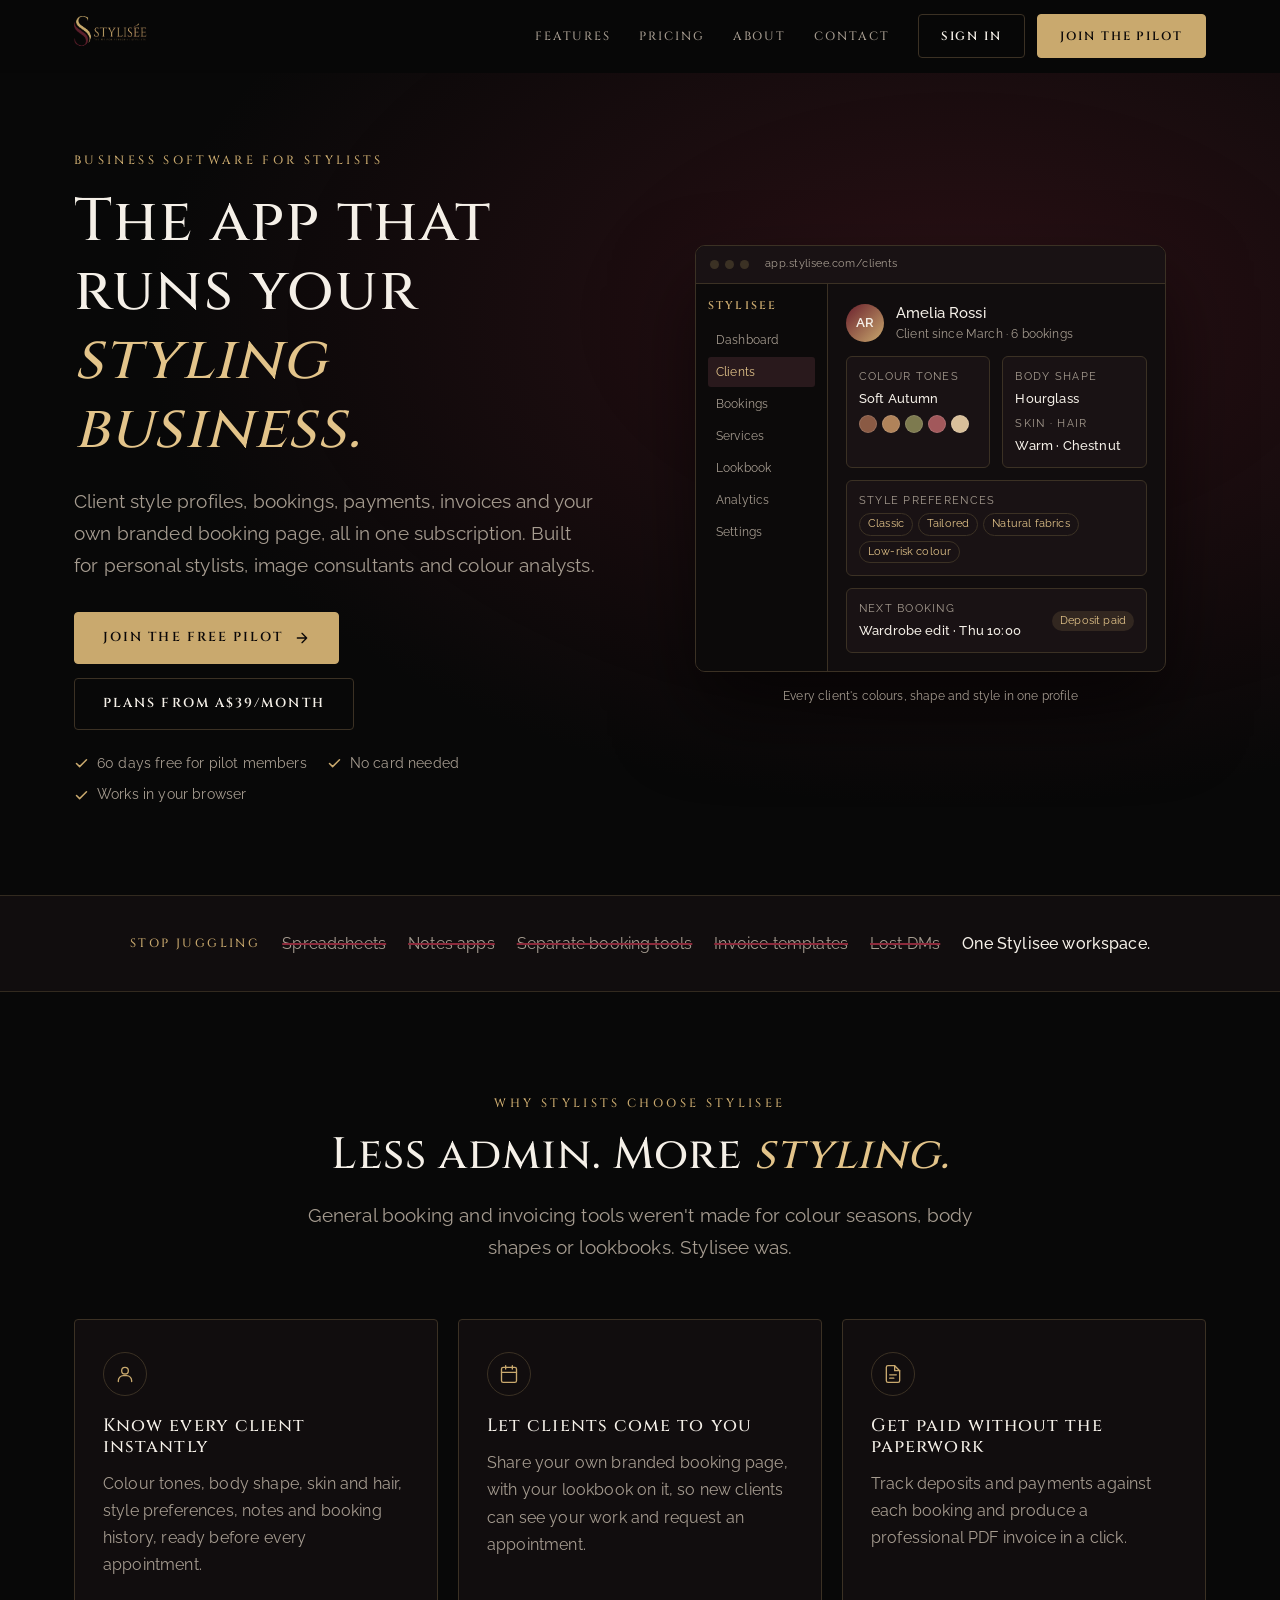
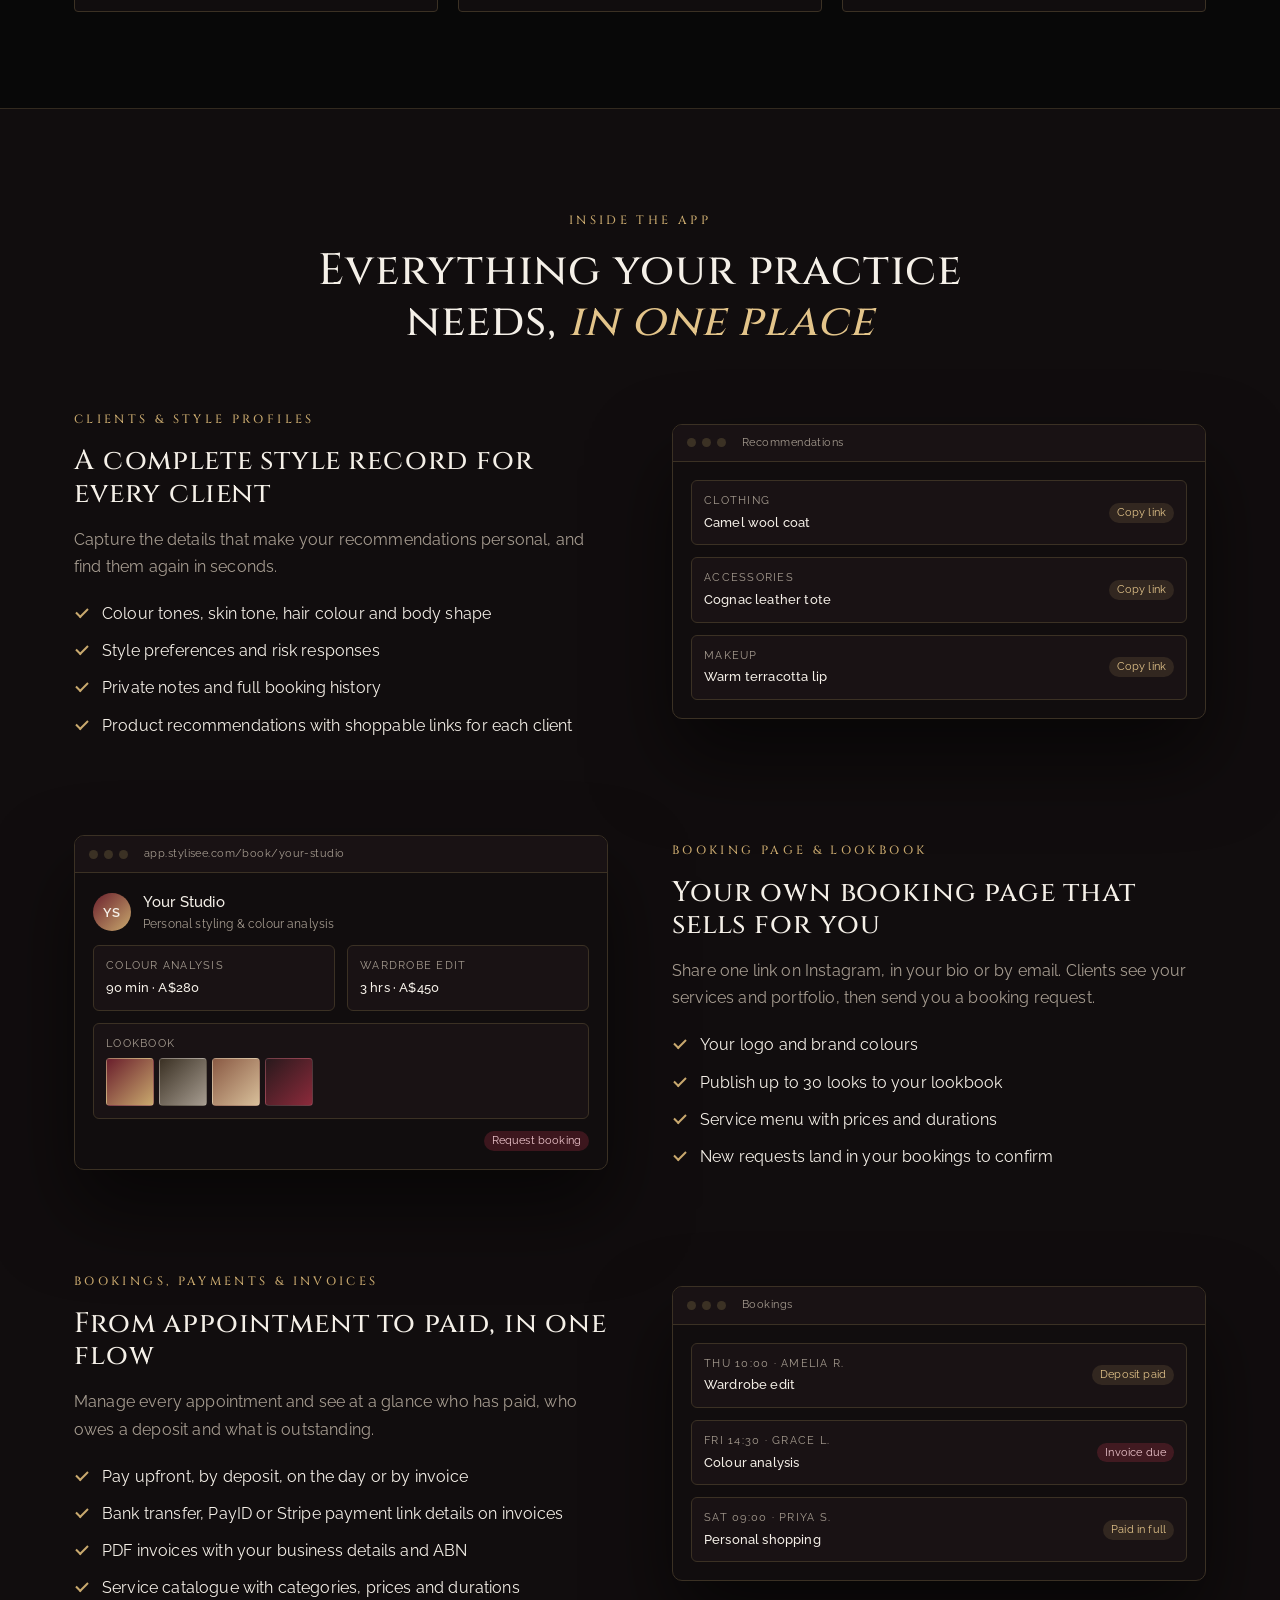
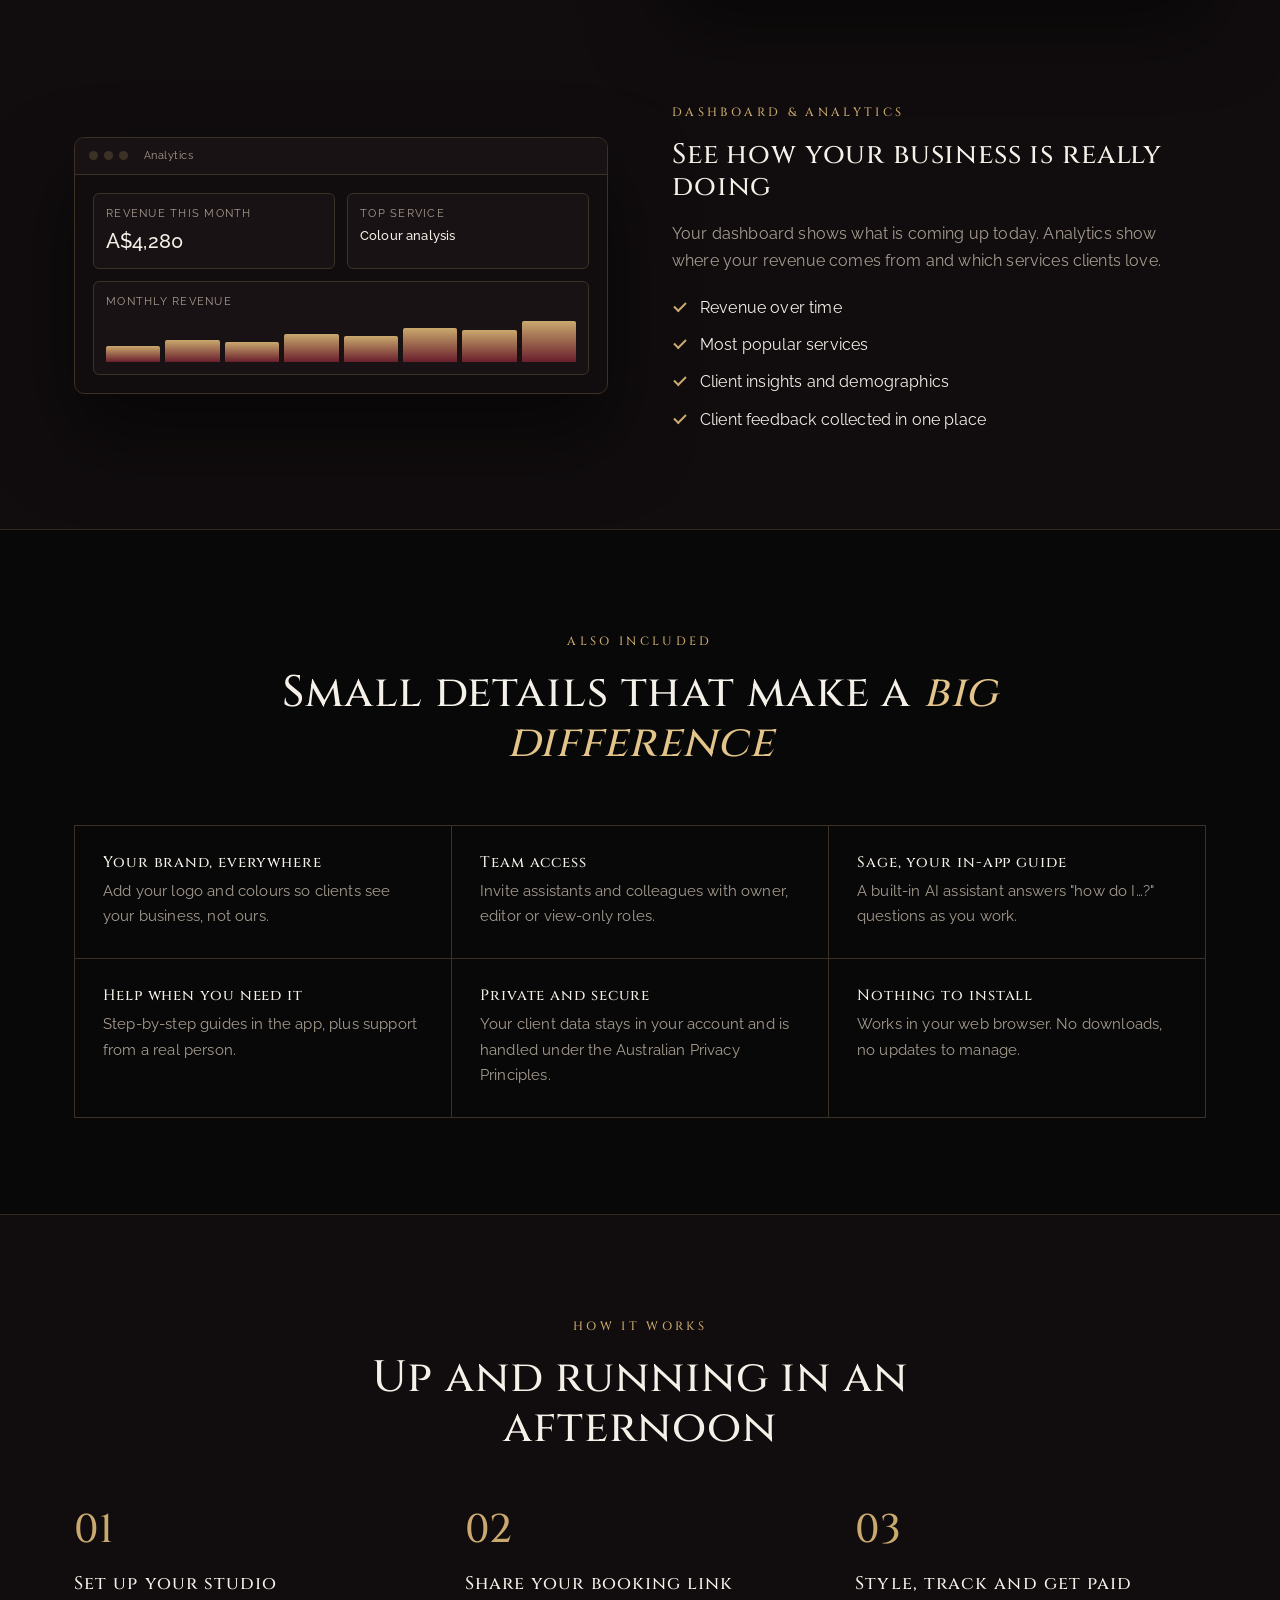
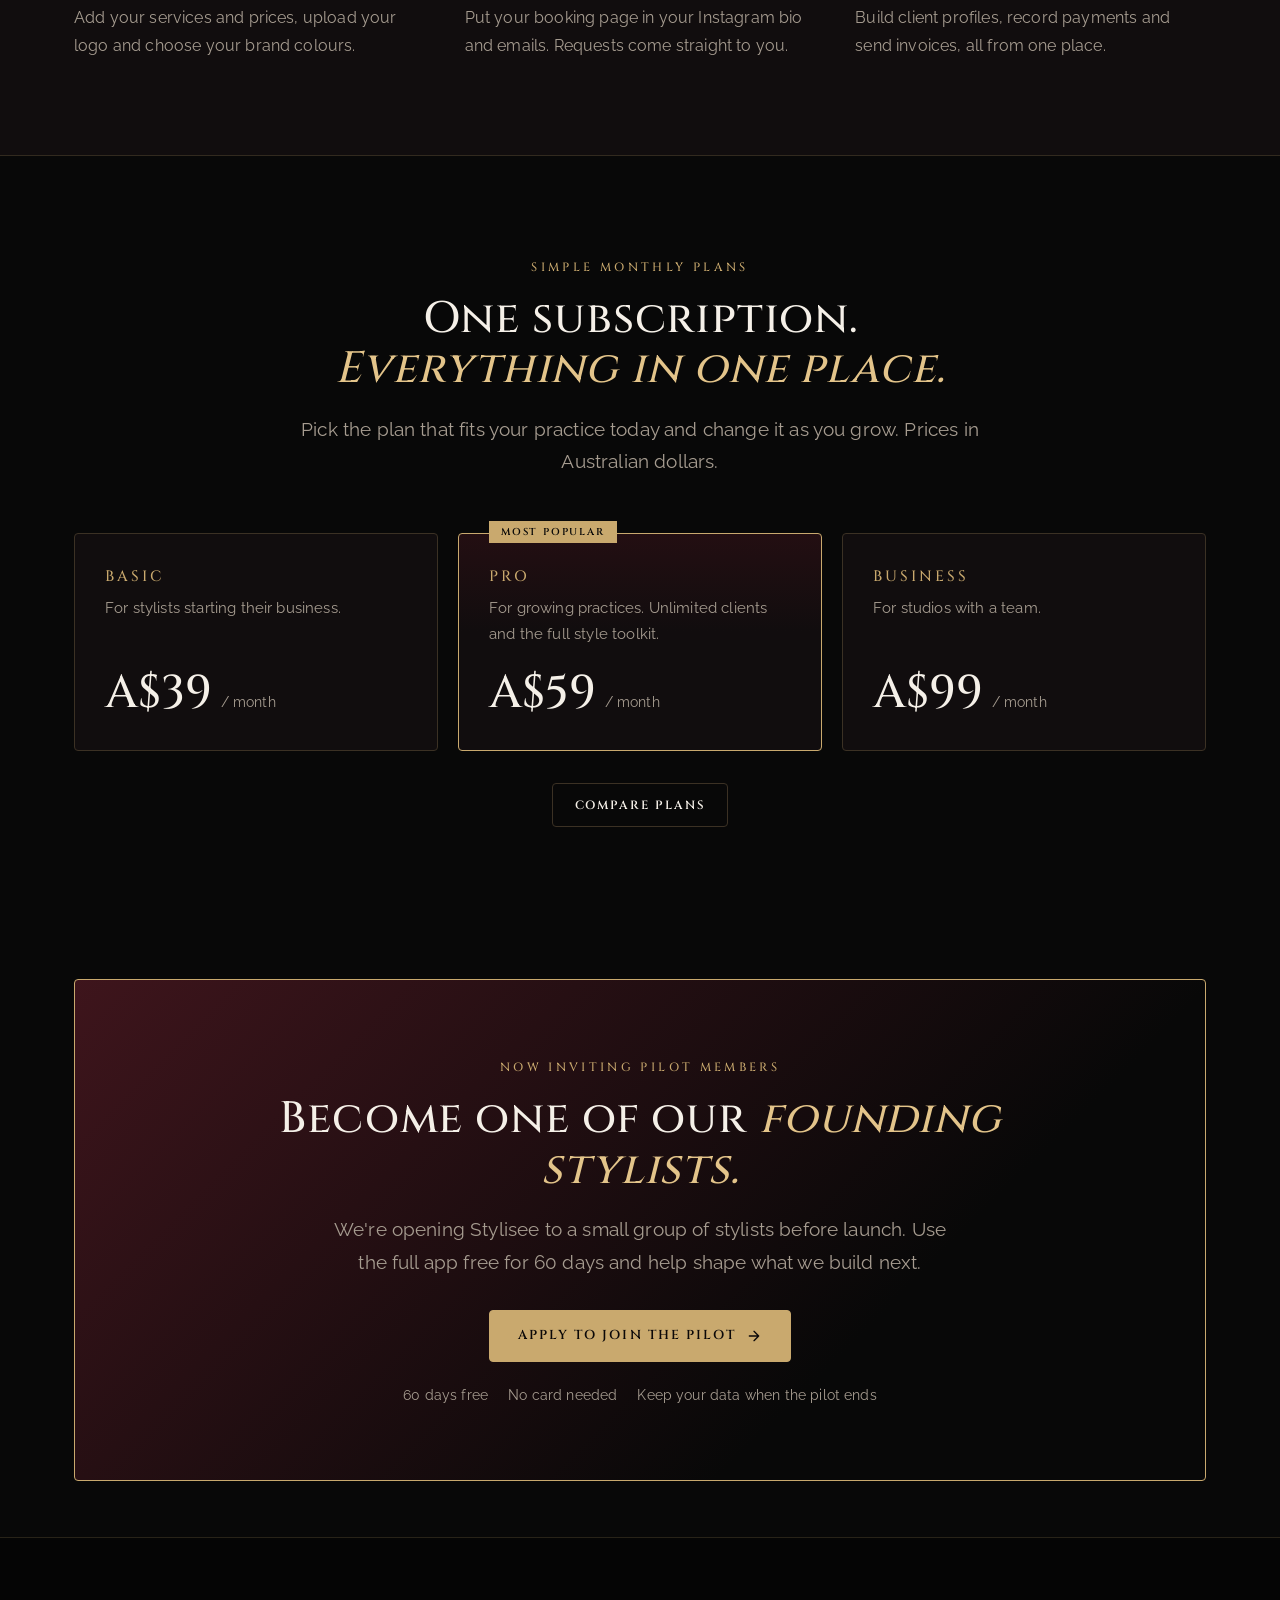
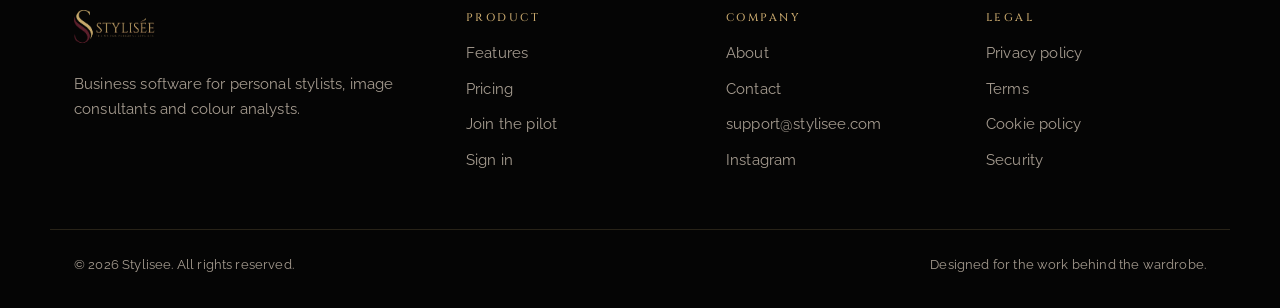
==== index.html @ 7e5b879f "Redesign website around the subscription app and align it with the live product - New home page: cle" ====
<!DOCTYPE html>
<html lang="en-AU">
<head>
<meta charset="UTF-8">
<meta name="viewport" content="width=device-width, initial-scale=1">
<title>Stylisee — Business software for personal stylists</title>
<meta name="description" content="Stylisee is the subscription app that runs your styling business: client style profiles, bookings, invoices and a branded booking page in one place. Built for personal stylists, image consultants and colour analysts.">
<link rel="canonical" href="https://stylisee.com/">
<meta property="og:type" content="website">
<meta property="og:title" content="Stylisee — Business software for personal stylists">
<meta property="og:description" content="Client style profiles, bookings, invoices and a branded booking page in one subscription app for stylists.">
<meta property="og:image" content="https://stylisee.com/assets/images/hero-styling.png">
<meta name="theme-color" content="#080808">
<link rel="icon" href="/favicon.png">
<link rel="stylesheet" href="/assets/site.css?v=20261011">
</head>
<body>
<a class="skip-link" href="#main">Skip to content</a>

<header class="site-nav">
  <div class="nav-inner">
    <a class="logo-link" href="/" aria-label="Stylisee home"><img src="/assets/images/stylisee-wordmark.png" alt="Stylisee" width="140" height="40"></a>
    <button class="menu-toggle" type="button" aria-expanded="false" aria-controls="site-menu" aria-label="Open navigation"><svg width="18" height="18" viewBox="0 0 24 24" fill="none" stroke="currentColor" stroke-width="2" stroke-linecap="round" aria-hidden="true"><path d="M4 6h16M4 12h16M4 18h16"/></svg></button>
    <nav class="nav-links" id="site-menu" aria-label="Main navigation">
      <a class="nav-link" href="/#features">Features</a>
      <a class="nav-link" href="/pricing/">Pricing</a>
      <a class="nav-link" href="/about/">About</a>
      <a class="nav-link" href="/contact/">Contact</a>
      <div class="nav-actions">
        <a class="btn btn-outline" href="https://app.stylisee.com/sign-in">Sign in</a>
        <a class="btn btn-primary" href="/contact/?topic=pilot">Join the pilot</a>
      </div>
    </nav>
  </div>
</header>

<main id="main">

  <!-- 1. Hero: what it is, who it is for, what it costs, what to do next -->
  <section class="hero" aria-labelledby="hero-title">
    <div class="container hero-grid">
      <div>
        <div class="eyebrow">Business software for stylists</div>
        <h1 id="hero-title">The app that runs your <em>styling business.</em></h1>
        <p class="lead">Client style profiles, bookings, payments, invoices and your own branded booking page, all in one subscription. Built for personal stylists, image consultants and colour analysts.</p>
        <div class="hero-actions">
          <a class="btn btn-primary btn-lg" href="/contact/?topic=pilot">Join the free pilot <svg viewBox="0 0 24 24" fill="none" stroke="currentColor" stroke-width="2" stroke-linecap="round" stroke-linejoin="round" aria-hidden="true"><path d="M5 12h14M12 5l7 7-7 7"/></svg></a>
          <a class="btn btn-outline btn-lg" href="/pricing/">Plans from A$39/month</a>
        </div>
        <div class="reassurance">
          <span><svg viewBox="0 0 24 24" fill="none" stroke="currentColor" stroke-width="2.4" stroke-linecap="round" stroke-linejoin="round" aria-hidden="true"><path d="M20 6 9 17l-5-5"/></svg>60 days free for pilot members</span>
          <span><svg viewBox="0 0 24 24" fill="none" stroke="currentColor" stroke-width="2.4" stroke-linecap="round" stroke-linejoin="round" aria-hidden="true"><path d="M20 6 9 17l-5-5"/></svg>No card needed</span>
          <span><svg viewBox="0 0 24 24" fill="none" stroke="currentColor" stroke-width="2.4" stroke-linecap="round" stroke-linejoin="round" aria-hidden="true"><path d="M20 6 9 17l-5-5"/></svg>Works in your browser</span>
        </div>
      </div>

      <figure class="mockup-wrap" aria-label="Illustration of a client style profile in the Stylisee app">
        <div class="mockup" aria-hidden="true">
          <div class="mockup-bar"><i></i><i></i><i></i><span>app.stylisee.com/clients</span></div>
          <div class="mockup-body">
            <div class="mockup-side">
              <b>STYLISEE</b>
              <span>Dashboard</span>
              <span class="on">Clients</span>
              <span>Bookings</span>
              <span>Services</span>
              <span>Lookbook</span>
              <span>Analytics</span>
              <span>Settings</span>
            </div>
            <div class="mockup-main">
              <div class="m-head">
                <div class="m-avatar">AR</div>
                <div><strong>Amelia Rossi</strong><small>Client since March · 6 bookings</small></div>
              </div>
              <div class="m-grid">
                <div class="m-card">
                  <span class="m-label">Colour tones</span>
                  <span class="m-value">Soft Autumn</span>
                  <div class="swatches"><i style="background:#8a5a44"></i><i style="background:#b0835a"></i><i style="background:#7d7a4f"></i><i style="background:#a2585b"></i><i style="background:#d8bf9a"></i></div>
                </div>
                <div class="m-card">
                  <span class="m-label">Body shape</span>
                  <span class="m-value">Hourglass</span>
                  <span class="m-label" style="margin-top:8px">Skin · Hair</span>
                  <span class="m-value">Warm · Chestnut</span>
                </div>
              </div>
              <div class="m-card">
                <span class="m-label">Style preferences</span>
                <div class="tags"><span>Classic</span><span>Tailored</span><span>Natural fabrics</span><span>Low-risk colour</span></div>
              </div>
              <div class="m-card m-row">
                <div><span class="m-label">Next booking</span><span class="m-value">Wardrobe edit · Thu 10:00</span></div>
                <span class="pill">Deposit paid</span>
              </div>
            </div>
          </div>
        </div>
        <figcaption class="mockup-caption">Every client's colours, shape and style in one profile</figcaption>
      </figure>
    </div>
  </section>

  <!-- 2. What it replaces -->
  <div class="replace-strip">
    <div class="container replace-inner">
      <span>Stop juggling</span>
      <span class="replace-item">Spreadsheets</span>
      <span class="replace-item">Notes apps</span>
      <span class="replace-item">Separate booking tools</span>
      <span class="replace-item">Invoice templates</span>
      <span class="replace-item">Lost DMs</span>
      <span class="replace-result">One Stylisee workspace.</span>
    </div>
  </div>

  <!-- 3. Outcomes -->
  <section class="section" aria-labelledby="why-title">
    <div class="container">
      <div class="center-heading">
        <div class="eyebrow">Why stylists choose Stylisee</div>
        <h2 id="why-title">Less admin. More <em>styling.</em></h2>
        <p class="lead">General booking and invoicing tools weren't made for colour seasons, body shapes or lookbooks. Stylisee was.</p>
      </div>
      <div class="outcomes">
        <article class="outcome">
          <div class="icon"><svg viewBox="0 0 24 24" fill="none" stroke="currentColor" stroke-width="1.6" stroke-linecap="round" stroke-linejoin="round" aria-hidden="true"><circle cx="12" cy="8" r="4"/><path d="M4 21v-1a6 6 0 0 1 6-6h4a6 6 0 0 1 6 6v1"/></svg></div>
          <h3>Know every client instantly</h3>
          <p>Colour tones, body shape, skin and hair, style preferences, notes and booking history, ready before every appointment.</p>
        </article>
        <article class="outcome">
          <div class="icon"><svg viewBox="0 0 24 24" fill="none" stroke="currentColor" stroke-width="1.6" stroke-linecap="round" stroke-linejoin="round" aria-hidden="true"><rect x="3" y="4" width="18" height="18" rx="2"/><path d="M16 2v4M8 2v4M3 10h18"/></svg></div>
          <h3>Let clients come to you</h3>
          <p>Share your own branded booking page, with your lookbook on it, so new clients can see your work and request an appointment.</p>
        </article>
        <article class="outcome">
          <div class="icon"><svg viewBox="0 0 24 24" fill="none" stroke="currentColor" stroke-width="1.6" stroke-linecap="round" stroke-linejoin="round" aria-hidden="true"><path d="M14 2H6a2 2 0 0 0-2 2v16a2 2 0 0 0 2 2h12a2 2 0 0 0 2-2V8z"/><path d="M14 2v6h6M8 13h8M8 17h5"/></svg></div>
          <h3>Get paid without the paperwork</h3>
          <p>Track deposits and payments against each booking and produce a professional PDF invoice in a click.</p>
        </article>
      </div>
    </div>
  </section>

  <!-- 4. Features in detail -->
  <section class="section section-dark" id="features" aria-labelledby="features-title">
    <div class="container">
      <div class="center-heading">
        <div class="eyebrow">Inside the app</div>
        <h2 id="features-title">Everything your practice needs, <em>in one place</em></h2>
      </div>

      <div class="feature-rows">
        <div class="feature-row">
          <div>
            <div class="eyebrow">Clients &amp; style profiles</div>
            <h3>A complete style record for every client</h3>
            <p class="body-copy">Capture the details that make your recommendations personal, and find them again in seconds.</p>
            <ul class="ticks">
              <li>Colour tones, skin tone, hair colour and body shape</li>
              <li>Style preferences and risk responses</li>
              <li>Private notes and full booking history</li>
              <li>Product recommendations with shoppable links for each client</li>
            </ul>
          </div>
          <div class="feature-visual">
            <div class="mockup" aria-hidden="true">
              <div class="mockup-bar"><i></i><i></i><i></i><span>Recommendations</span></div>
              <div class="mockup-main">
                <div class="m-card m-row"><div><span class="m-label">Clothing</span><span class="m-value">Camel wool coat</span></div><span class="pill">Copy link</span></div>
                <div class="m-card m-row"><div><span class="m-label">Accessories</span><span class="m-value">Cognac leather tote</span></div><span class="pill">Copy link</span></div>
                <div class="m-card m-row"><div><span class="m-label">Makeup</span><span class="m-value">Warm terracotta lip</span></div><span class="pill">Copy link</span></div>
              </div>
            </div>
          </div>
        </div>

        <div class="feature-row">
          <div>
            <div class="eyebrow">Booking page &amp; lookbook</div>
            <h3>Your own booking page that sells for you</h3>
            <p class="body-copy">Share one link on Instagram, in your bio or by email. Clients see your services and portfolio, then send you a booking request.</p>
            <ul class="ticks">
              <li>Your logo and brand colours</li>
              <li>Publish up to 30 looks to your lookbook</li>
              <li>Service menu with prices and durations</li>
              <li>New requests land in your bookings to confirm</li>
            </ul>
          </div>
          <div class="feature-visual">
            <div class="mockup" aria-hidden="true">
              <div class="mockup-bar"><i></i><i></i><i></i><span>app.stylisee.com/book/your-studio</span></div>
              <div class="mockup-main">
                <div class="m-head"><div class="m-avatar">YS</div><div><strong>Your Studio</strong><small>Personal styling &amp; colour analysis</small></div></div>
                <div class="m-grid">
                  <div class="m-card"><span class="m-label">Colour analysis</span><span class="m-value">90 min · A$280</span></div>
                  <div class="m-card"><span class="m-label">Wardrobe edit</span><span class="m-value">3 hrs · A$450</span></div>
                </div>
                <div class="m-card"><span class="m-label">Lookbook</span><div class="swatches"><i style="width:48px;height:48px;border-radius:4px;background:linear-gradient(135deg,#6a1f2c,#c9a96e)"></i><i style="width:48px;height:48px;border-radius:4px;background:linear-gradient(135deg,#3b3124,#a69c90)"></i><i style="width:48px;height:48px;border-radius:4px;background:linear-gradient(135deg,#8a5a44,#d8bf9a)"></i><i style="width:48px;height:48px;border-radius:4px;background:linear-gradient(135deg,#29191c,#8c2a3b)"></i></div></div>
                <div class="m-row"><span></span><span class="pill wine">Request booking</span></div>
              </div>
            </div>
          </div>
        </div>

        <div class="feature-row">
          <div>
            <div class="eyebrow">Bookings, payments &amp; invoices</div>
            <h3>From appointment to paid, in one flow</h3>
            <p class="body-copy">Manage every appointment and see at a glance who has paid, who owes a deposit and what is outstanding.</p>
            <ul class="ticks">
              <li>Pay upfront, by deposit, on the day or by invoice</li>
              <li>Bank transfer, PayID or Stripe payment link details on invoices</li>
              <li>PDF invoices with your business details and ABN</li>
              <li>Service catalogue with categories, prices and durations</li>
            </ul>
          </div>
          <div class="feature-visual">
            <div class="mockup" aria-hidden="true">
              <div class="mockup-bar"><i></i><i></i><i></i><span>Bookings</span></div>
              <div class="mockup-main">
                <div class="m-card m-row"><div><span class="m-label">Thu 10:00 · Amelia R.</span><span class="m-value">Wardrobe edit</span></div><span class="pill">Deposit paid</span></div>
                <div class="m-card m-row"><div><span class="m-label">Fri 14:30 · Grace L.</span><span class="m-value">Colour analysis</span></div><span class="pill wine">Invoice due</span></div>
                <div class="m-card m-row"><div><span class="m-label">Sat 09:00 · Priya S.</span><span class="m-value">Personal shopping</span></div><span class="pill">Paid in full</span></div>
              </div>
            </div>
          </div>
        </div>

        <div class="feature-row">
          <div>
            <div class="eyebrow">Dashboard &amp; analytics</div>
            <h3>See how your business is really doing</h3>
            <p class="body-copy">Your dashboard shows what is coming up today. Analytics show where your revenue comes from and which services clients love.</p>
            <ul class="ticks">
              <li>Revenue over time</li>
              <li>Most popular services</li>
              <li>Client insights and demographics</li>
              <li>Client feedback collected in one place</li>
            </ul>
          </div>
          <div class="feature-visual">
            <div class="mockup" aria-hidden="true">
              <div class="mockup-bar"><i></i><i></i><i></i><span>Analytics</span></div>
              <div class="mockup-main">
                <div class="m-grid">
                  <div class="m-card"><span class="m-label">Revenue this month</span><span class="m-value" style="font-size:20px">A$4,280</span></div>
                  <div class="m-card"><span class="m-label">Top service</span><span class="m-value">Colour analysis</span></div>
                </div>
                <div class="m-card"><span class="m-label">Monthly revenue</span><div class="bars"><i style="height:35%"></i><i style="height:48%"></i><i style="height:42%"></i><i style="height:60%"></i><i style="height:55%"></i><i style="height:72%"></i><i style="height:68%"></i><i style="height:88%"></i></div></div>
              </div>
            </div>
          </div>
        </div>
      </div>
    </div>
  </section>

  <!-- 5. Also included -->
  <section class="section" aria-labelledby="included-title">
    <div class="container">
      <div class="center-heading">
        <div class="eyebrow">Also included</div>
        <h2 id="included-title">Small details that make a <em>big difference</em></h2>
      </div>
      <div class="mini-grid">
        <div class="mini"><h3>Your brand, everywhere</h3><p>Add your logo and colours so clients see your business, not ours.</p></div>
        <div class="mini"><h3>Team access</h3><p>Invite assistants and colleagues with owner, editor or view-only roles.</p></div>
        <div class="mini"><h3>Sage, your in-app guide</h3><p>A built-in AI assistant answers "how do I…?" questions as you work.</p></div>
        <div class="mini"><h3>Help when you need it</h3><p>Step-by-step guides in the app, plus support from a real person.</p></div>
        <div class="mini"><h3>Private and secure</h3><p>Your client data stays in your account and is handled under the Australian Privacy Principles.</p></div>
        <div class="mini"><h3>Nothing to install</h3><p>Works in your web browser. No downloads, no updates to manage.</p></div>
      </div>
    </div>
  </section>

  <!-- 6. How it works -->
  <section class="section section-dark" aria-labelledby="how-title">
    <div class="container">
      <div class="center-heading">
        <div class="eyebrow">How it works</div>
        <h2 id="how-title">Up and running in an afternoon</h2>
      </div>
      <div class="steps">
        <div class="step"><h3>Set up your studio</h3><p>Add your services and prices, upload your logo and choose your brand colours.</p></div>
        <div class="step"><h3>Share your booking link</h3><p>Put your booking page in your Instagram bio and emails. Requests come straight to you.</p></div>
        <div class="step"><h3>Style, track and get paid</h3><p>Build client profiles, record payments and send invoices, all from one place.</p></div>
      </div>
    </div>
  </section>

  <!-- 7. Pricing teaser -->
  <section class="section" aria-labelledby="pricing-title">
    <div class="container">
      <div class="center-heading">
        <div class="eyebrow">Simple monthly plans</div>
        <h2 id="pricing-title">One subscription. <em>Everything in one place.</em></h2>
        <p class="lead">Pick the plan that fits your practice today and change it as you grow. Prices in Australian dollars.</p>
      </div>
      <div class="pricing-grid">
        <article class="pricing-card">
          <div class="plan-name">Basic</div>
          <p class="plan-desc">For stylists starting their business.</p>
          <div class="price-row"><span class="price">A$39</span><span class="per">/ month</span></div>
        </article>
        <article class="pricing-card featured">
          <span class="plan-ribbon">Most popular</span>
          <div class="plan-name">Pro</div>
          <p class="plan-desc">For growing practices. Unlimited clients and the full style toolkit.</p>
          <div class="price-row"><span class="price">A$59</span><span class="per">/ month</span></div>
        </article>
        <article class="pricing-card">
          <div class="plan-name">Business</div>
          <p class="plan-desc">For studios with a team.</p>
          <div class="price-row"><span class="price">A$99</span><span class="per">/ month</span></div>
        </article>
      </div>
      <p class="center" style="margin-top:32px"><a class="btn btn-outline" href="/pricing/">Compare plans</a></p>
    </div>
  </section>

  <!-- 8. Pilot call to action -->
  <section class="section-sm" aria-labelledby="pilot-title">
    <div class="container">
      <div class="cta-panel">
        <div class="eyebrow">Now inviting pilot members</div>
        <h2 id="pilot-title">Become one of our <em>founding stylists.</em></h2>
        <p class="lead">We're opening Stylisee to a small group of stylists before launch. Use the full app free for 60 days and help shape what we build next.</p>
        <div class="hero-actions">
          <a class="btn btn-primary btn-lg" href="/contact/?topic=pilot">Apply to join the pilot <svg viewBox="0 0 24 24" fill="none" stroke="currentColor" stroke-width="2" stroke-linecap="round" stroke-linejoin="round" aria-hidden="true"><path d="M5 12h14M12 5l7 7-7 7"/></svg></a>
        </div>
        <div class="reassurance"><span>60 days free</span><span>No card needed</span><span>Keep your data when the pilot ends</span></div>
      </div>
    </div>
  </section>

</main>

<footer class="site-footer">
  <div class="container footer-grid">
    <div>
      <img class="footer-logo" src="/assets/images/stylisee-wordmark.png" alt="Stylisee" width="154" height="44">
      <p class="footer-copy">Business software for personal stylists, image consultants and colour analysts.</p>
    </div>
    <div>
      <div class="footer-title">Product</div>
      <div class="footer-links">
        <a href="/#features">Features</a>
        <a href="/pricing/">Pricing</a>
        <a href="/contact/?topic=pilot">Join the pilot</a>
        <a href="https://app.stylisee.com/sign-in">Sign in</a>
      </div>
    </div>
    <div>
      <div class="footer-title">Company</div>
      <div class="footer-links">
        <a href="/about/">About</a>
        <a href="/contact/">Contact</a>
        <a href="mailto:support@stylisee.com">support@stylisee.com</a>
        <a href="https://instagram.com/stylisee.app" target="_blank" rel="noreferrer">Instagram</a>
      </div>
    </div>
    <div>
      <div class="footer-title">Legal</div>
      <div class="footer-links">
        <a href="/privacy/">Privacy policy</a>
        <a href="/terms/">Terms</a>
        <a href="/cookie-policy/">Cookie policy</a>
        <a href="/security/">Security</a>
      </div>
    </div>
  </div>
  <div class="container footer-bottom">
    <span>© 2026 Stylisee. All rights reserved.</span>
    <span>Designed for the work behind the wardrobe.</span>
  </div>
</footer>

<script src="/assets/site.js?v=20261011" defer></script>
</body>
</html>
---- assets/site.css ----
/* Stylisee marketing website — shared styles for every main page.
   Edit here; pages reference this file as /assets/site.css?v=YYYYMMDD.
   Bump the ?v= value in every page after editing, because .htaccess caches CSS for a year. */

@import url("https://fonts.googleapis.com/css2?family=Cinzel:wght@400;500;600&family=Raleway:wght@300;400;500;600&display=swap");

:root {
  --ink: #080808;
  --surface: #110d0e;
  --surface-2: #191214;
  --wine: #29191c;
  --burgundy: #6a1f2c;
  --burgundy-bright: #8c2a3b;
  --gold: #c9a96e;
  --gold-light: #e3c48a;
  --ivory: #f5f0e8;
  --muted: #a69c90;
  --line: #3b3124;
  --line-soft: rgba(201, 169, 110, 0.18);
  --serif: "Cinzel", Georgia, serif;
  --sans: "Raleway", system-ui, sans-serif;
  --container: 1180px;
  --radius: 4px;
  --color-muted-foreground: var(--muted); /* used by inline styles on older policy pages */
  color-scheme: dark;
}

*, *::before, *::after { box-sizing: border-box; }
html { scroll-behavior: smooth; scroll-padding-top: 80px; -webkit-text-size-adjust: 100%; }
body {
  margin: 0;
  min-width: 320px;
  background: var(--ink);
  color: var(--ivory);
  font: 400 16px/1.7 var(--sans);
  letter-spacing: 0.01em;
  -webkit-font-smoothing: antialiased;
}
img, svg { display: block; max-width: 100%; }
a { color: inherit; }
h1, h2, h3 { font-family: var(--serif); font-weight: 500; line-height: 1.15; margin: 0; letter-spacing: 0.02em; }
h1 { font-size: clamp(34px, 5vw, 60px); }
h2 { font-size: clamp(28px, 3.6vw, 44px); }
h3 { font-size: 18px; letter-spacing: 0.06em; }
p { margin: 0; }
em { font-style: italic; color: var(--gold-light); }
.gold { color: var(--gold); }
:focus-visible { outline: 2px solid var(--gold-light); outline-offset: 3px; }
.skip-link { position: absolute; left: -9999px; top: 8px; z-index: 100; background: var(--gold); color: var(--ink); padding: 8px 14px; }
.skip-link:focus { left: 16px; }
.visually-hidden { position: absolute; width: 1px; height: 1px; overflow: hidden; clip: rect(0 0 0 0); white-space: nowrap; }

.container { width: 100%; max-width: var(--container); margin: 0 auto; padding: 0 24px; }
.section { padding: 96px 0; }
.section-sm { padding: 56px 0; }
.section-dark { background: var(--surface); border-top: 1px solid var(--line-soft); border-bottom: 1px solid var(--line-soft); }
.center { text-align: center; }
.center-heading { max-width: 720px; margin: 0 auto 56px; text-align: center; }
.center-heading .lead { margin-top: 18px; }

.eyebrow {
  display: inline-block;
  margin-bottom: 18px;
  color: var(--gold);
  font: 500 12px/1.4 var(--serif);
  letter-spacing: 0.28em;
  text-transform: uppercase;
}
.lead { color: var(--muted); font-size: clamp(16px, 1.6vw, 19px); line-height: 1.7; }
.body-copy { color: var(--muted); }

/* Buttons */
.btn {
  display: inline-flex; align-items: center; justify-content: center; gap: 10px;
  min-height: 44px; padding: 10px 22px;
  border: 1px solid transparent; border-radius: var(--radius);
  font: 600 12px/1.2 var(--serif); letter-spacing: 0.16em; text-transform: uppercase;
  text-decoration: none; cursor: pointer; transition: background 0.2s, border-color 0.2s, color 0.2s;
}
.btn svg { width: 16px; height: 16px; flex: none; }
.btn-lg { min-height: 52px; padding: 14px 28px; font-size: 13px; }
.btn-primary { background: var(--gold); border-color: var(--gold); color: #0b0808; }
.btn-primary:hover { background: var(--gold-light); border-color: var(--gold-light); }
.btn-outline { border-color: var(--line); color: var(--ivory); }
.btn-outline:hover { border-color: var(--gold); color: var(--gold-light); }
.btn-wine { background: var(--burgundy); border-color: var(--burgundy); color: var(--ivory); }
.btn-wine:hover { background: var(--burgundy-bright); border-color: var(--burgundy-bright); }
.btn[disabled] { opacity: 0.6; cursor: progress; }

/* Header */
.site-nav { position: sticky; top: 0; z-index: 50; background: rgba(8, 8, 8, 0.86); backdrop-filter: blur(10px); -webkit-backdrop-filter: blur(10px); border-bottom: 1px solid transparent; transition: border-color 0.2s; }
.site-nav.scrolled { border-bottom-color: var(--line-soft); }
.nav-inner { display: flex; align-items: center; justify-content: space-between; gap: 24px; max-width: var(--container); margin: 0 auto; padding: 14px 24px; }
.logo-link img { height: 40px; width: auto; }
.nav-links { display: flex; align-items: center; gap: 28px; }
.nav-link { color: var(--muted); font: 500 12px/1 var(--serif); letter-spacing: 0.16em; text-transform: uppercase; text-decoration: none; }
.nav-link:hover, .nav-link[aria-current="page"] { color: var(--gold-light); }
.nav-actions { display: flex; gap: 12px; }
.menu-toggle { display: none; width: 44px; height: 44px; align-items: center; justify-content: center; background: none; border: 1px solid var(--line); border-radius: var(--radius); color: var(--ivory); cursor: pointer; }

@media (max-width: 900px) {
  .menu-toggle { display: inline-flex; }
  .nav-links {
    display: none; position: absolute; top: 100%; left: 0; right: 0;
    flex-direction: column; align-items: stretch; gap: 0;
    padding: 8px 24px 24px; background: var(--ink); border-bottom: 1px solid var(--line-soft);
  }
  .nav-links.open { display: flex; }
  .nav-link { padding: 16px 0; border-bottom: 1px solid var(--line-soft); }
  .nav-actions { flex-direction: column; margin-top: 18px; }
}

/* Home hero */
.hero { position: relative; overflow: hidden; padding: 72px 0 88px; background: radial-gradient(ellipse at 75% 30%, rgba(106, 31, 44, 0.35), transparent 60%), var(--ink); }
.hero-grid { display: grid; grid-template-columns: 1fr 1.05fr; gap: 56px; align-items: center; }
.hero h1 { margin-bottom: 22px; }
.hero .lead { max-width: 560px; margin-bottom: 30px; }
.hero-actions { display: flex; flex-wrap: wrap; gap: 14px; }
.reassurance { display: flex; flex-wrap: wrap; gap: 8px 20px; margin-top: 22px; color: var(--muted); font-size: 14px; }
.reassurance span { display: inline-flex; align-items: center; gap: 8px; }
.reassurance svg { width: 15px; height: 15px; color: var(--gold); }
.audience { margin-top: 30px; padding-top: 22px; border-top: 1px solid var(--line-soft); color: var(--muted); font-size: 14px; }
.audience strong { color: var(--ivory); font-weight: 500; }

@media (max-width: 960px) {
  .hero { padding-top: 48px; }
  .hero-grid { grid-template-columns: 1fr; gap: 48px; }
}

/* App mockup (illustration of the real app's screens; swap for screenshots when available) */
.mockup { border: 1px solid var(--line); border-radius: 10px; background: var(--surface); box-shadow: 0 40px 80px rgba(0, 0, 0, 0.55); overflow: hidden; font-size: 13px; line-height: 1.5; }
.mockup-bar { display: flex; align-items: center; gap: 6px; padding: 10px 14px; background: var(--surface-2); border-bottom: 1px solid var(--line); }
.mockup-bar i { width: 9px; height: 9px; border-radius: 50%; background: var(--line); }
.mockup-bar span { margin-left: 10px; color: var(--muted); font-size: 11px; letter-spacing: 0.04em; }
.mockup-body { display: grid; grid-template-columns: 132px 1fr; min-height: 340px; }
.mockup-side { padding: 16px 12px; background: #0c0a0a; border-right: 1px solid var(--line); }
.mockup-side b { display: block; margin-bottom: 14px; color: var(--gold); font: 600 11px/1 var(--serif); letter-spacing: 0.2em; }
.mockup-side span { display: block; padding: 6px 8px; margin-bottom: 2px; border-radius: 3px; color: var(--muted); font-size: 12px; }
.mockup-side span.on { background: var(--wine); color: var(--gold-light); }
.mockup-main { padding: 18px; display: grid; gap: 12px; align-content: start; }
.m-head { display: flex; align-items: center; gap: 12px; }
.m-avatar { width: 38px; height: 38px; flex: none; border-radius: 50%; background: linear-gradient(135deg, var(--burgundy), var(--gold)); display: grid; place-items: center; color: var(--ivory); font-weight: 600; font-size: 13px; }
.m-head strong { display: block; font-size: 15px; font-weight: 500; }
.m-head small { color: var(--muted); font-size: 11.5px; }
.m-grid { display: grid; grid-template-columns: 1fr 1fr; gap: 12px; }
.m-card { padding: 12px; border: 1px solid var(--line); border-radius: 6px; background: var(--surface-2); }
.m-label { display: block; margin-bottom: 4px; color: var(--muted); font-size: 10.5px; letter-spacing: 0.12em; text-transform: uppercase; }
.m-value { color: var(--ivory); font-weight: 500; }
.swatches { display: flex; gap: 5px; margin-top: 7px; }
.swatches i { width: 18px; height: 18px; border-radius: 50%; border: 1px solid rgba(255, 255, 255, 0.12); }
.tags { display: flex; flex-wrap: wrap; gap: 5px; margin-top: 4px; }
.tags span { padding: 2px 8px; border: 1px solid var(--line); border-radius: 999px; color: var(--gold-light); font-size: 11px; }
.m-row { display: flex; align-items: center; justify-content: space-between; gap: 10px; }
.pill { padding: 2px 8px; border-radius: 999px; background: rgba(201, 169, 110, 0.14); color: var(--gold-light); font-size: 10.5px; white-space: nowrap; }
.pill.wine { background: rgba(140, 42, 59, 0.35); color: #f0c8cf; }
.bars { display: flex; align-items: flex-end; gap: 5px; height: 46px; margin-top: 6px; }
.bars i { flex: 1; border-radius: 2px 2px 0 0; background: linear-gradient(to top, var(--burgundy), var(--gold)); }
.mockup-caption { margin-top: 14px; color: var(--muted); font-size: 12px; text-align: center; }

@media (max-width: 560px) {
  .mockup-body { grid-template-columns: 1fr; }
  .mockup-side { display: none; }
  .m-grid { grid-template-columns: 1fr; }
}

/* "Replaces" strip */
.replace-strip { padding: 34px 0; border-top: 1px solid var(--line-soft); border-bottom: 1px solid var(--line-soft); background: var(--surface); }
.replace-inner { display: flex; flex-wrap: wrap; align-items: center; justify-content: center; gap: 14px 22px; text-align: center; }
.replace-inner > span:first-child { color: var(--gold); font: 500 12px/1.4 var(--serif); letter-spacing: 0.2em; text-transform: uppercase; }
.replace-item { color: var(--muted); text-decoration: line-through; text-decoration-color: var(--burgundy-bright); text-decoration-thickness: 2px; }
.replace-result { color: var(--ivory); font-weight: 500; }

/* Outcome cards */
.outcomes { display: grid; grid-template-columns: repeat(3, 1fr); gap: 20px; }
.outcome { padding: 32px 28px; border: 1px solid var(--line); border-radius: var(--radius); background: var(--surface); }
.outcome .icon { width: 44px; height: 44px; display: grid; place-items: center; margin-bottom: 20px; border: 1px solid var(--line); border-radius: 50%; color: var(--gold); }
.outcome .icon svg { width: 20px; height: 20px; }
.outcome h3 { margin-bottom: 12px; }
.outcome p { color: var(--muted); }
@media (max-width: 860px) { .outcomes { grid-template-columns: 1fr; } }

/* Feature rows */
.feature-rows { display: grid; gap: 96px; }
.feature-row { display: grid; grid-template-columns: 1fr 1fr; gap: 64px; align-items: center; }
.feature-row:nth-child(even) .feature-visual { order: -1; }
.feature-row h3 { margin-bottom: 16px; font-size: clamp(22px, 2.4vw, 28px); letter-spacing: 0.03em; }
.feature-row .body-copy { margin-bottom: 20px; }
.ticks { list-style: none; margin: 0; padding: 0; display: grid; gap: 10px; }
.ticks li { position: relative; padding-left: 28px; }
.ticks li::before { content: ""; position: absolute; left: 2px; top: 8px; width: 12px; height: 7px; border-left: 2px solid var(--gold); border-bottom: 2px solid var(--gold); transform: rotate(-45deg); }
.feature-visual .mockup-main { min-height: 0; }
@media (max-width: 860px) {
  .feature-rows { gap: 64px; }
  .feature-row { grid-template-columns: 1fr; gap: 32px; }
  .feature-row:nth-child(even) .feature-visual { order: 0; }
}

/* Small feature grid */
.mini-grid { display: grid; grid-template-columns: repeat(3, 1fr); gap: 1px; background: var(--line); border: 1px solid var(--line); }
.mini { padding: 28px; background: var(--ink); }
.mini h3 { margin-bottom: 8px; font-size: 15px; }
.mini p { color: var(--muted); font-size: 15px; }
@media (max-width: 860px) { .mini-grid { grid-template-columns: 1fr 1fr; } }
@media (max-width: 560px) { .mini-grid { grid-template-columns: 1fr; } }

/* Steps */
.steps { display: grid; grid-template-columns: repeat(3, 1fr); gap: 40px; counter-reset: step; }
.step { position: relative; padding-top: 64px; }
.step::before { counter-increment: step; content: "0" counter(step); position: absolute; top: 0; left: 0; color: var(--gold); font: 500 40px/1 var(--serif); }
.step h3 { margin-bottom: 10px; }
.step p { color: var(--muted); }
@media (max-width: 860px) { .steps { grid-template-columns: 1fr; gap: 32px; } }

/* Pricing */
.currency-bar { display: flex; flex-wrap: wrap; align-items: center; justify-content: center; gap: 12px; margin-bottom: 36px; color: var(--muted); font-size: 14px; }
.currency-bar select { min-height: 40px; padding: 6px 34px 6px 12px; background: var(--surface) url("data:image/svg+xml,%3Csvg xmlns='http://www.w3.org/2000/svg' width='12' height='12' viewBox='0 0 24 24' fill='none' stroke='%23c9a96e' stroke-width='2'%3E%3Cpath d='m6 9 6 6 6-6'/%3E%3C/svg%3E") no-repeat right 12px center; border: 1px solid var(--line); border-radius: var(--radius); color: var(--ivory); font: 500 14px var(--sans); appearance: none; -webkit-appearance: none; }
.pricing-grid { display: grid; grid-template-columns: repeat(3, 1fr); gap: 20px; align-items: stretch; }
.pricing-card { position: relative; display: flex; flex-direction: column; padding: 34px 30px; border: 1px solid var(--line); border-radius: var(--radius); background: var(--surface); }
.pricing-card.featured { border-color: var(--gold); background: linear-gradient(180deg, rgba(106, 31, 44, 0.28), var(--surface) 45%); }
.plan-ribbon { position: absolute; top: -13px; left: 30px; padding: 4px 12px; background: var(--gold); color: var(--ink); font: 600 10px/1.4 var(--serif); letter-spacing: 0.18em; text-transform: uppercase; }
.plan-name { color: var(--gold); font: 500 15px/1.2 var(--serif); letter-spacing: 0.2em; text-transform: uppercase; }
.plan-desc { min-height: 52px; margin: 10px 0 22px; color: var(--muted); font-size: 15px; }
.price-row { display: flex; align-items: baseline; gap: 8px; }
.price { font: 500 46px/1 var(--serif); }
.per { color: var(--muted); font-size: 14px; }
.price-approx { min-height: 22px; margin-top: 8px; color: var(--muted); font-size: 13px; }
.plan-features { flex: 1; align-content: start; margin: 26px 0 30px; padding: 24px 0 0; border-top: 1px solid var(--line-soft); }
.plan-features li { font-size: 15px; }
.plan-button { width: 100%; }
.pricing-note { max-width: 720px; margin: 32px auto 0; color: var(--muted); font-size: 14px; text-align: center; }
@media (max-width: 960px) { .pricing-grid { grid-template-columns: 1fr; max-width: 480px; margin: 0 auto; } }

/* Pilot / CTA panel */
.cta-panel { position: relative; overflow: hidden; padding: 72px 48px; border: 1px solid var(--gold); border-radius: var(--radius); background: linear-gradient(135deg, rgba(106, 31, 44, 0.55), rgba(8, 8, 8, 0.9) 70%); text-align: center; }
.cta-panel h2 { max-width: 760px; margin: 0 auto 18px; }
.cta-panel .lead { max-width: 620px; margin: 0 auto 32px; }
.cta-panel .hero-actions { justify-content: center; }
.cta-panel .reassurance { justify-content: center; }
@media (max-width: 560px) { .cta-panel { padding: 48px 22px; } }

/* FAQ */
.faq-list { max-width: 820px; margin: 0 auto; border-top: 1px solid var(--line); }
.faq-list details { border-bottom: 1px solid var(--line); }
.faq-list summary { display: flex; align-items: center; justify-content: space-between; gap: 20px; padding: 22px 0; cursor: pointer; list-style: none; font-weight: 500; font-size: 17px; }
.faq-list summary::-webkit-details-marker { display: none; }
.faq-list summary::after { content: "+"; flex: none; color: var(--gold); font: 400 24px/1 var(--sans); transition: transform 0.2s; }
.faq-list details[open] summary::after { transform: rotate(45deg); }
.faq-list details p { padding: 0 0 22px; color: var(--muted); max-width: 720px; }
.faq-list a { color: var(--gold-light); }

/* Inner page hero */
.page-hero { padding: 88px 0 56px; background: radial-gradient(ellipse at 80% 0%, rgba(106, 31, 44, 0.35), transparent 60%); }
.page-hero h1 { max-width: 840px; margin-bottom: 20px; }
.page-hero .lead { max-width: 640px; }

/* About */
.split { display: grid; grid-template-columns: 1fr 1fr; gap: 64px; align-items: center; }
.split img { width: 100%; height: auto; border: 1px solid var(--line); border-radius: var(--radius); }
.split .body-copy + .body-copy { margin-top: 16px; }
.principles { display: grid; grid-template-columns: repeat(3, 1fr); gap: 20px; }
@media (max-width: 860px) { .split, .principles { grid-template-columns: 1fr; gap: 32px; } }

/* Contact */
.contact-grid { display: grid; grid-template-columns: 0.9fr 1.1fr; gap: 64px; align-items: start; }
.contact-copy h2 { margin-bottom: 18px; }
.contact-details { display: grid; gap: 18px; margin-top: 32px; }
.contact-detail span { display: block; color: var(--gold); font: 500 11px/1.4 var(--serif); letter-spacing: 0.2em; text-transform: uppercase; }
.contact-detail a { color: var(--ivory); }
.contact-form { padding: 36px; border: 1px solid var(--line); border-radius: var(--radius); background: var(--surface); }
.form-row { display: grid; grid-template-columns: 1fr 1fr; gap: 18px; }
.field { display: grid; gap: 8px; margin-bottom: 20px; }
.field label { color: var(--muted); font: 500 11px/1.4 var(--serif); letter-spacing: 0.16em; text-transform: uppercase; }
.field input, .field select, .field textarea {
  width: 100%; min-height: 48px; padding: 12px 14px;
  background: var(--ink); border: 1px solid var(--line); border-radius: var(--radius);
  color: var(--ivory); font: 400 16px/1.5 var(--sans);
}
.field textarea { min-height: 150px; resize: vertical; }
.field input:focus, .field select:focus, .field textarea:focus { outline: none; border-color: var(--gold); }
.form-error { margin-bottom: 18px; padding: 12px 14px; border: 1px solid var(--burgundy-bright); background: rgba(140, 42, 59, 0.2); color: #f4cdd3; font-size: 15px; }
.form-success { padding: 12px 0; }
.form-success h3 { margin-bottom: 10px; color: var(--gold-light); }
.form-success:focus { outline: none; }
@media (max-width: 860px) {
  .contact-grid { grid-template-columns: 1fr; gap: 40px; }
  .form-row { grid-template-columns: 1fr; gap: 0; }
  .contact-form { padding: 24px; }
}

/* Legal pages */
.legal-page .page-hero + .section { padding-top: 8px; }
.legal-doc { max-width: 820px; }
.legal-section { padding: 28px 0; border-bottom: 1px solid var(--line-soft); }
.legal-section h2 { margin-bottom: 16px; font-size: clamp(20px, 2.2vw, 26px); }
.legal-section h3 { margin: 18px 0 8px; font-size: 16px; }
.legal-section p, .legal-section li { color: #d6cec3; }
.legal-section p + p, .legal-section ul, .legal-section ol { margin-top: 12px; }
.legal-section li + li { margin-top: 6px; }
.legal-section a { color: var(--gold-light); }
.legal-section strong { color: var(--ivory); font-weight: 600; }
.legal-section table { width: 100%; border-collapse: collapse; margin-top: 12px; font-size: 15px; }
.legal-section th, .legal-section td { padding: 10px; border: 1px solid var(--line); text-align: left; vertical-align: top; }

/* Older policy pages (cookie, security, refund, data processing) */
.container--prose { max-width: 868px; margin: 0 auto; padding-left: 24px; padding-right: 24px; }
.container--prose h1 { font-size: clamp(32px, 4.4vw, 50px); }
.back-link { display: inline-flex; align-items: center; gap: 8px; color: var(--muted); font-size: 14px; text-decoration: none; }
.back-link:hover { color: var(--gold-light); }
.back-link svg { width: 16px; height: 16px; }
.prose > section, .prose > div > section { padding: 28px 0; border-bottom: 1px solid var(--line-soft); }
.prose h2 { margin-bottom: 14px; font-size: clamp(20px, 2.2vw, 26px); }
.prose h3 { margin: 18px 0 8px; font-size: 16px; }
.prose p, .prose li { color: #d6cec3; }
.prose p + p, .prose ul, .prose ol { margin-top: 12px; }
.prose li + li { margin-top: 6px; }
.prose a { color: var(--gold-light); }
.prose strong { color: var(--ivory); font-weight: 600; }
.data-table { overflow-x: auto; }
.data-table table { width: 100%; border-collapse: collapse; font-size: 15px; }
.data-table th, .data-table td { padding: 10px; border: 1px solid var(--line); text-align: left; vertical-align: top; }
.data-table th { color: var(--gold); font-weight: 500; }
.security-grid { display: grid; grid-template-columns: repeat(auto-fit, minmax(240px, 1fr)); gap: 16px; margin: 8px 0 24px; }
.card { border: 1px solid var(--line); border-radius: var(--radius); background: var(--surface); }
.card__body { padding: 20px; }
.contact-info-card__label { color: var(--gold); font: 500 11px/1.4 var(--serif); letter-spacing: 0.18em; text-transform: uppercase; margin-bottom: 6px; }
.contact-info-card__value { color: var(--muted); font-size: 15px; }

/* Footer */
.site-footer { padding: 72px 0 32px; border-top: 1px solid var(--line-soft); background: #050505; }
.footer-grid { display: grid; grid-template-columns: 1.6fr 1fr 1fr 1fr; gap: 40px; }
.footer-logo { height: 44px; width: auto; margin-bottom: 18px; }
.footer-copy { max-width: 320px; color: var(--muted); font-size: 15px; }
.footer-title { margin-bottom: 16px; color: var(--gold); font: 500 11px/1.4 var(--serif); letter-spacing: 0.22em; text-transform: uppercase; }
.footer-links { display: grid; gap: 10px; }
.footer-links a { color: var(--muted); font-size: 15px; text-decoration: none; }
.footer-links a:hover { color: var(--gold-light); }
.footer-bottom { display: flex; flex-wrap: wrap; justify-content: space-between; gap: 12px; margin-top: 56px; padding-top: 24px; border-top: 1px solid var(--line-soft); color: var(--muted); font-size: 13px; }
@media (max-width: 860px) { .footer-grid { grid-template-columns: 1fr 1fr; } .footer-grid > :first-child { grid-column: 1 / -1; } }

@media (max-width: 560px) {
  .container { padding: 0 16px; }
  .nav-inner { padding: 12px 16px; }
  .section { padding: 72px 0; }
  .hero-actions .btn { width: 100%; }
}

@media (prefers-reduced-motion: reduce) {
  html { scroll-behavior: auto; }
  * { transition: none !important; }
}
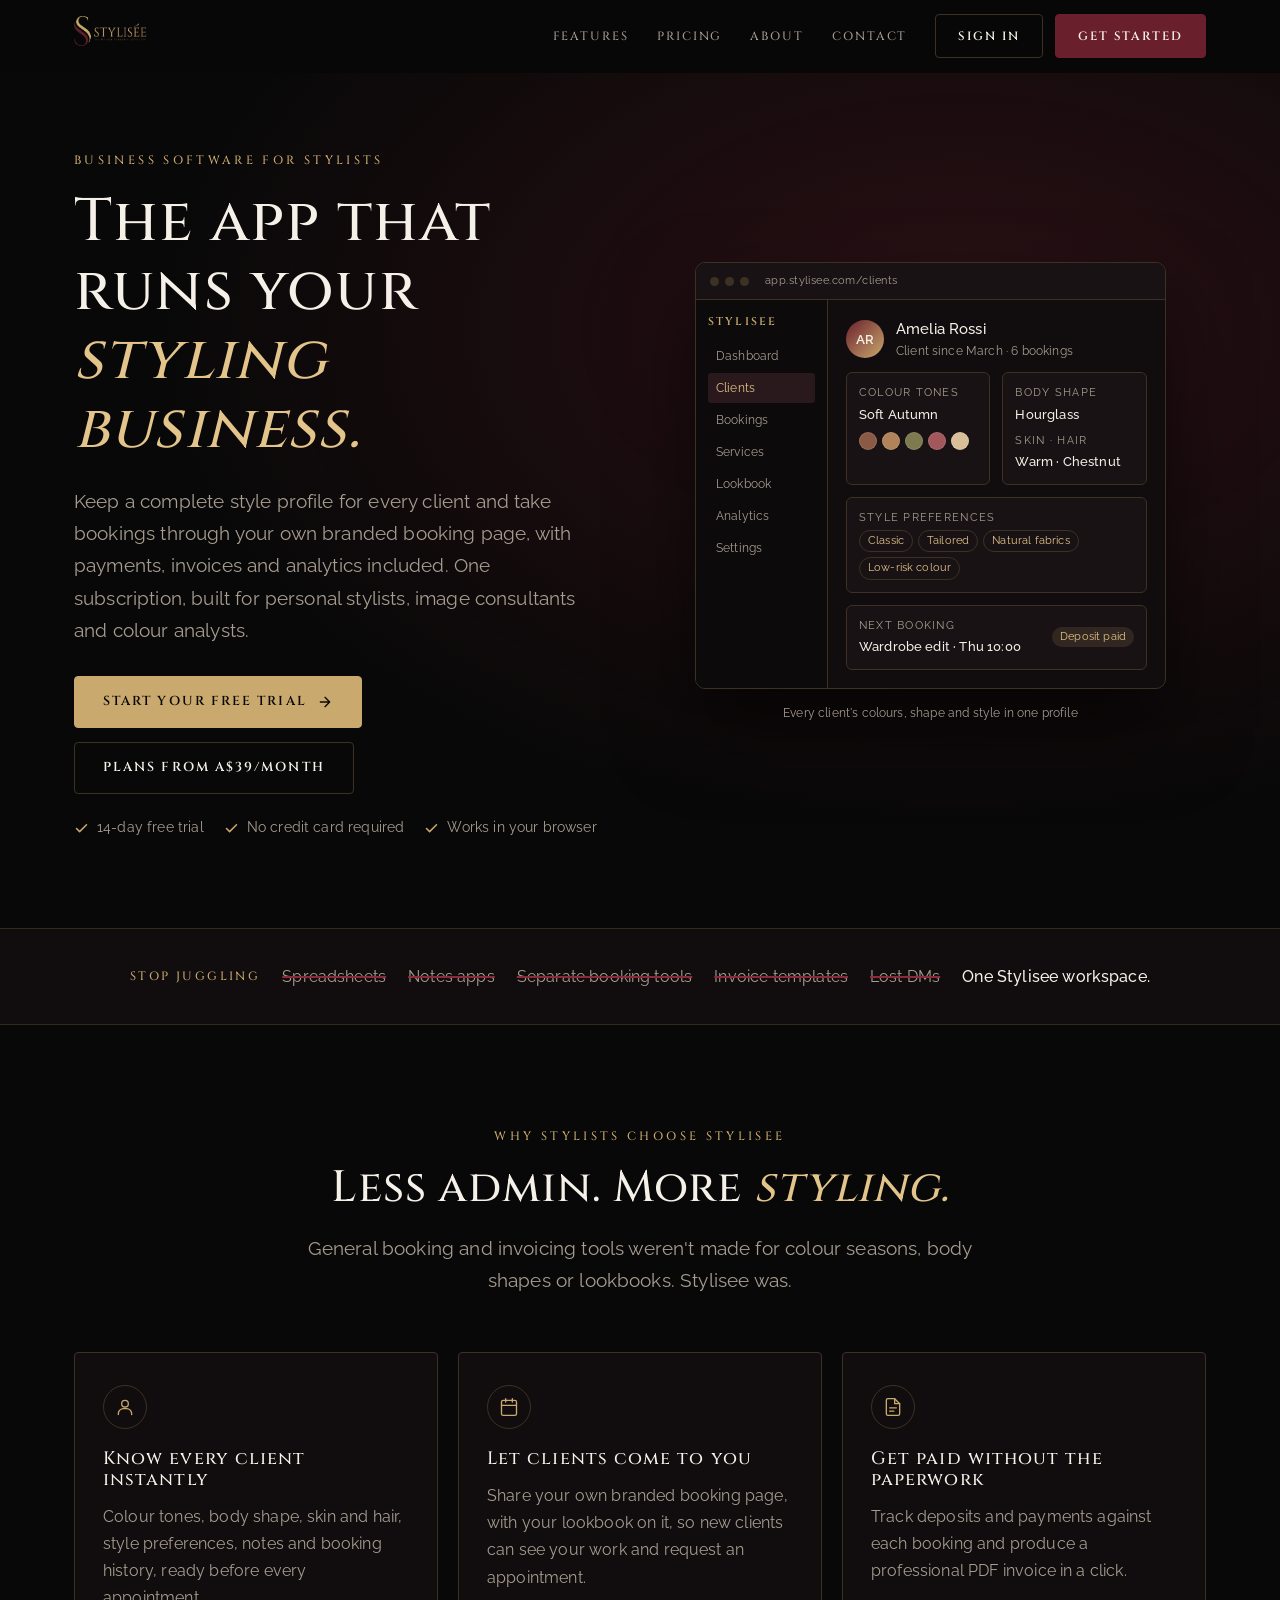
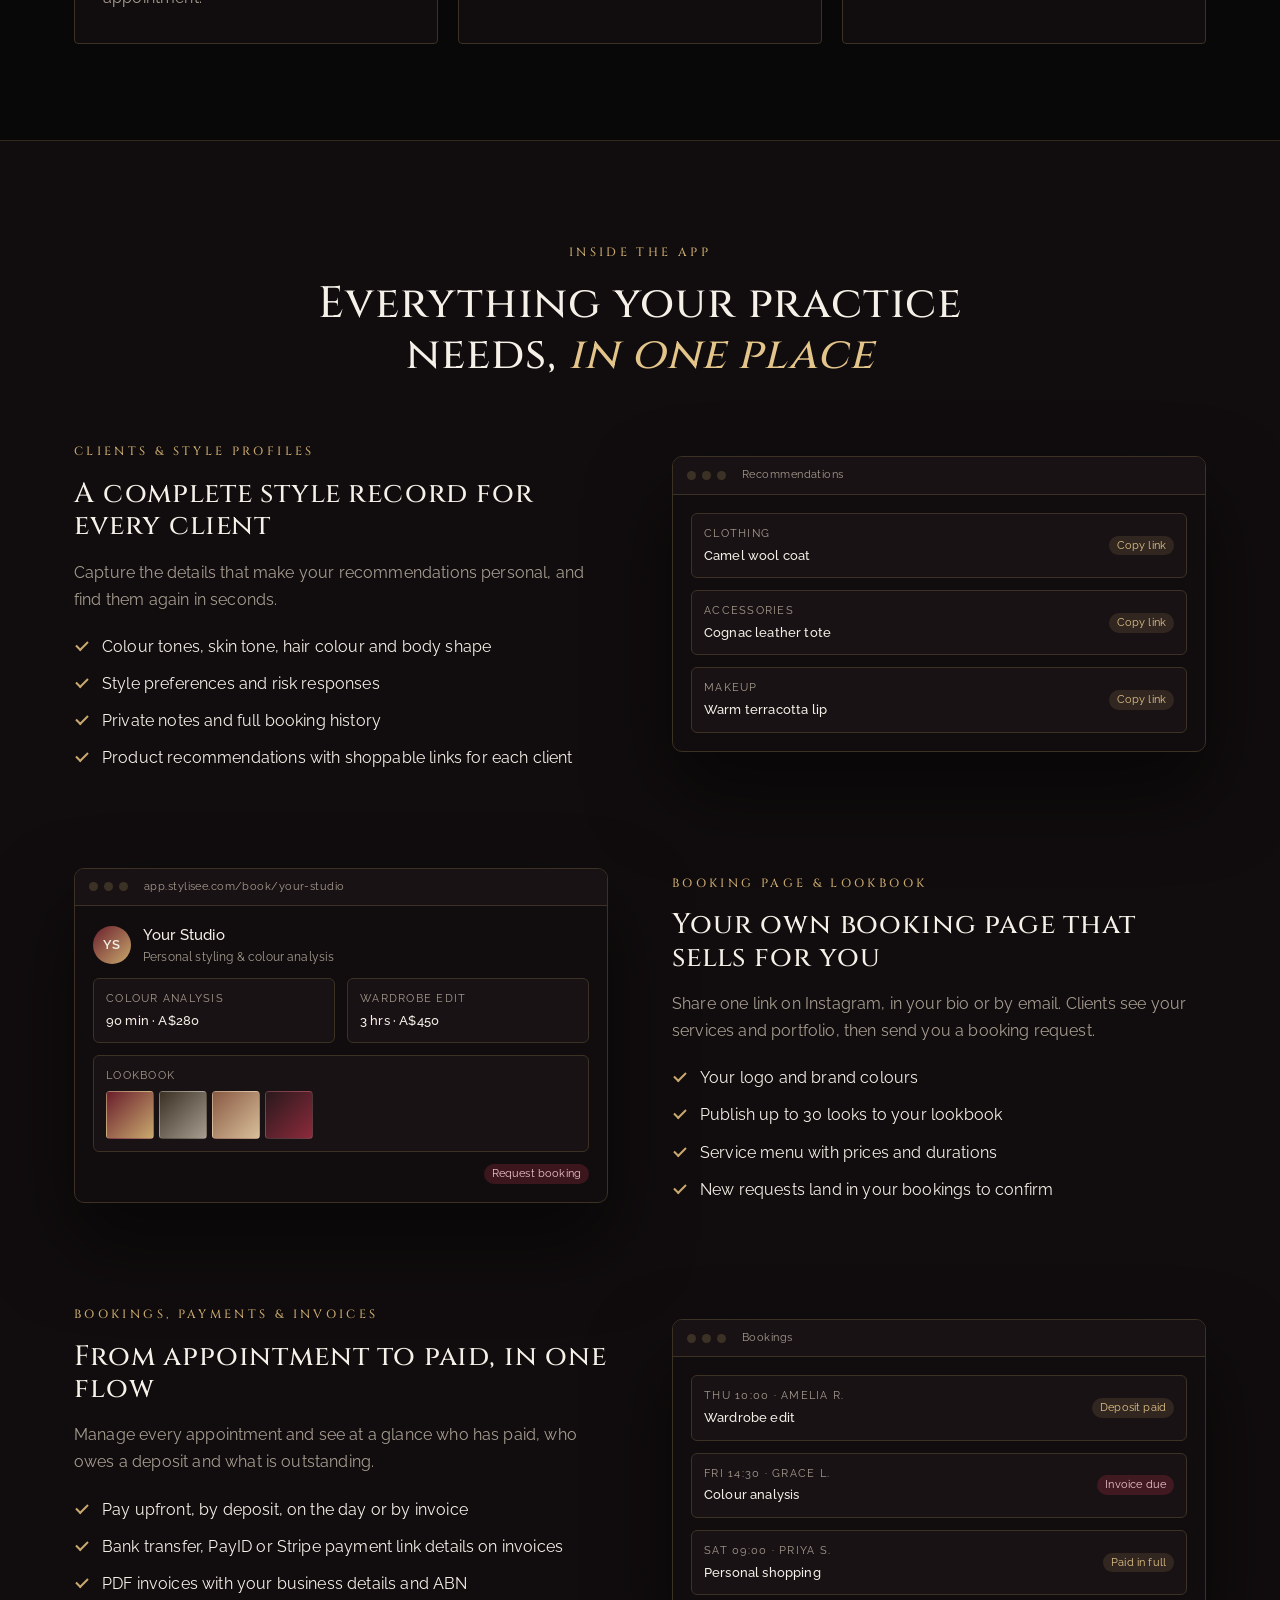
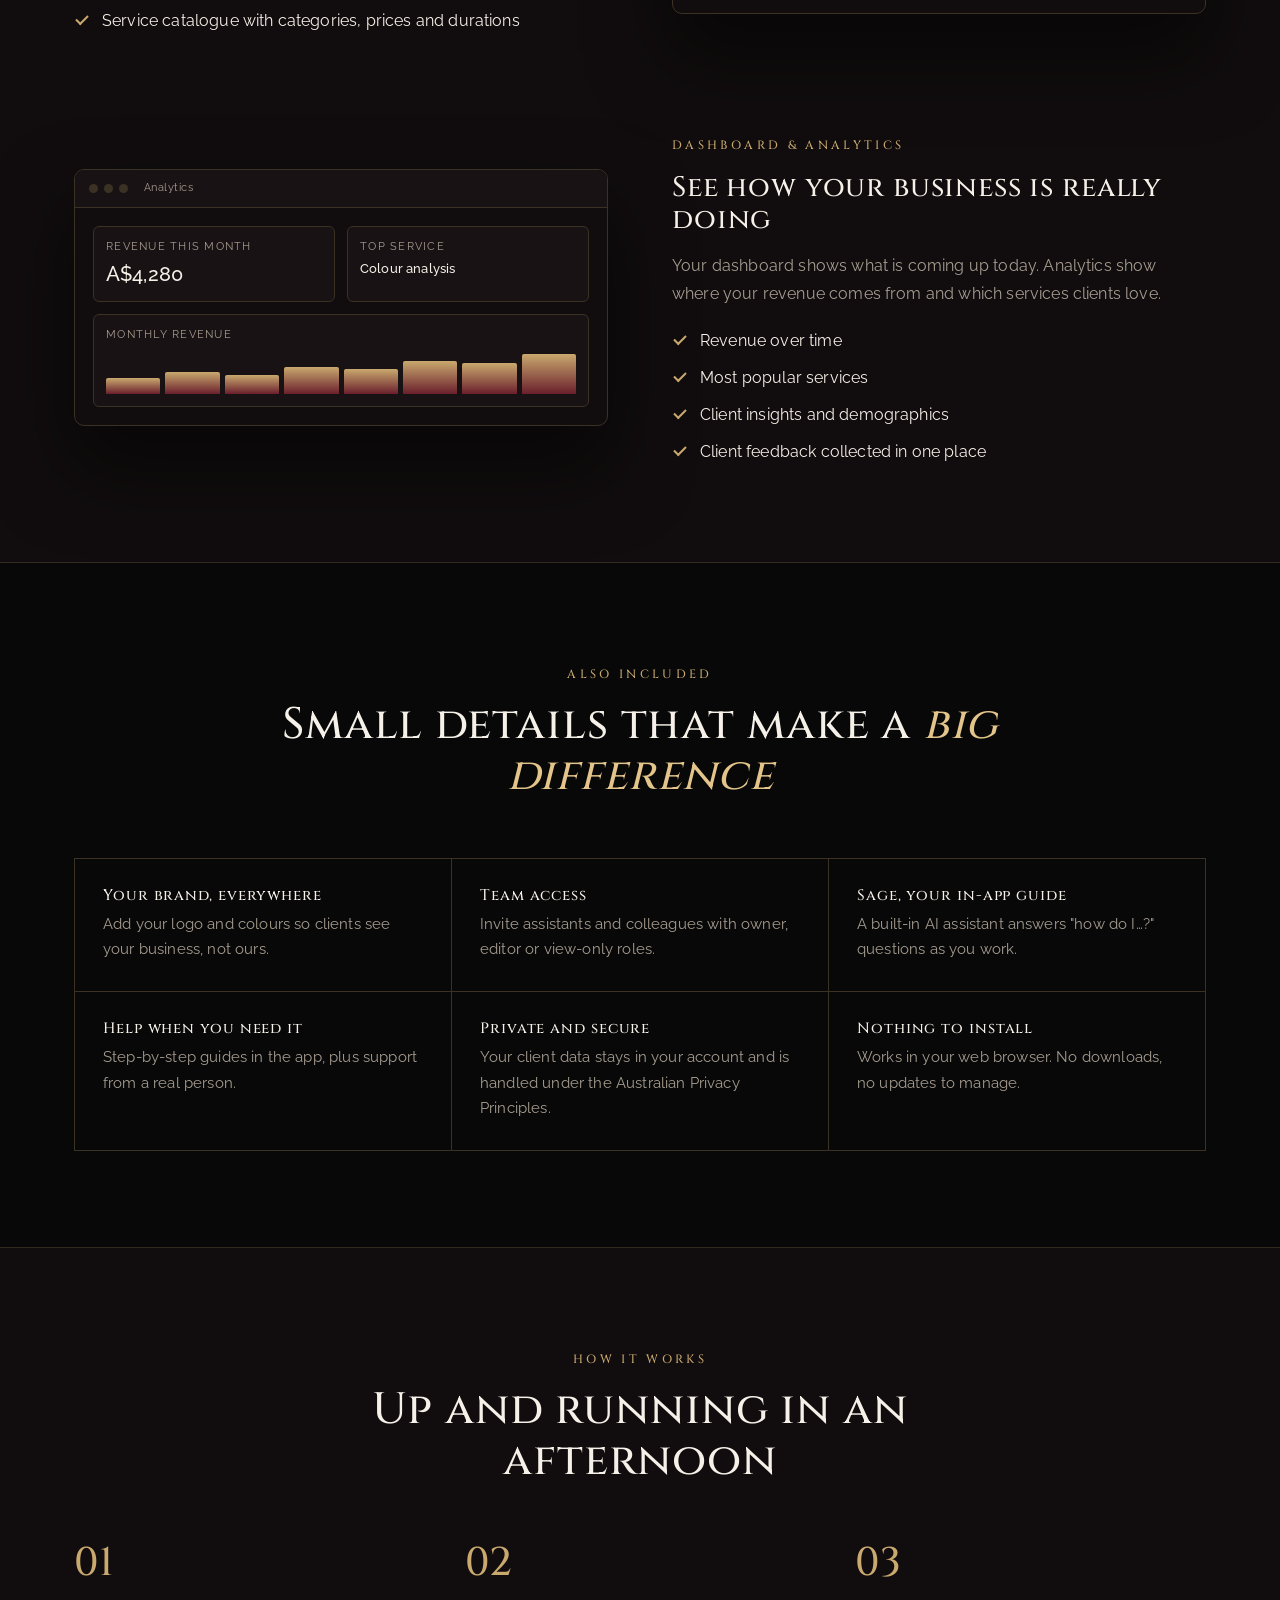
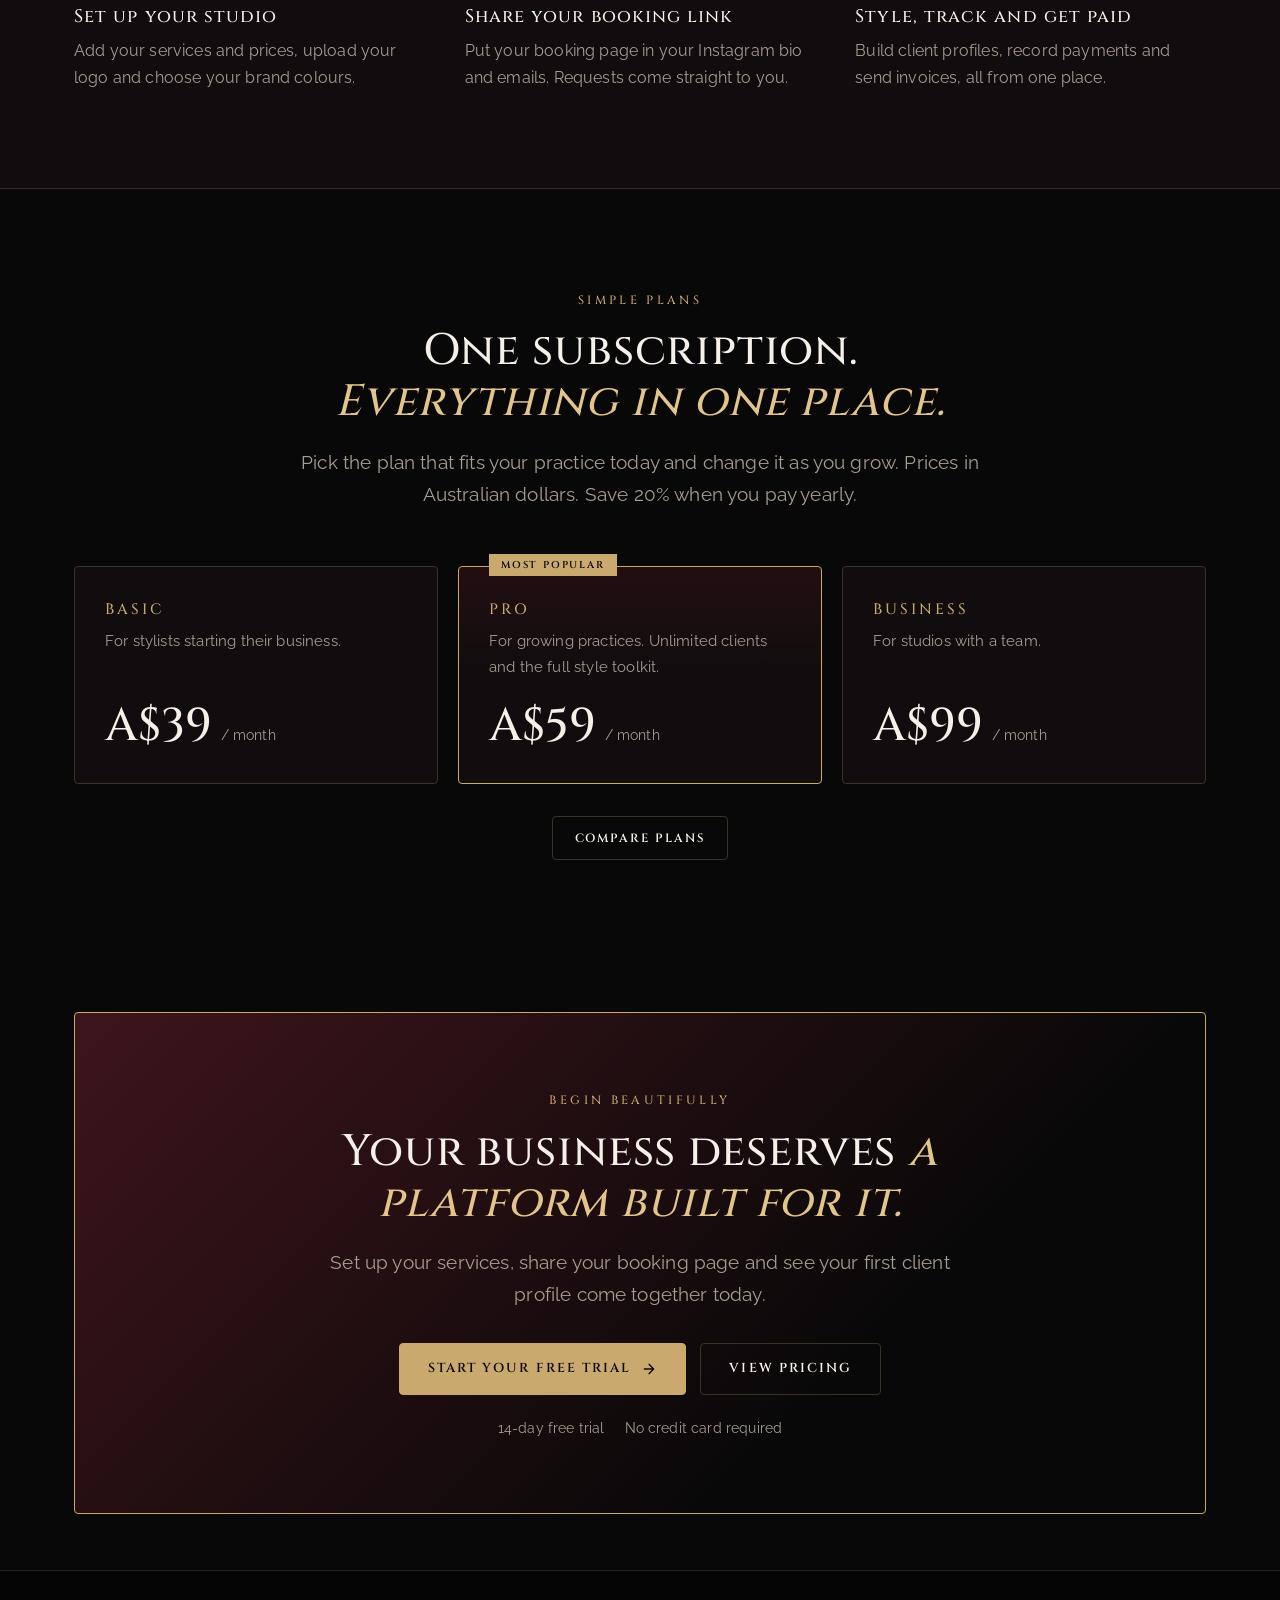
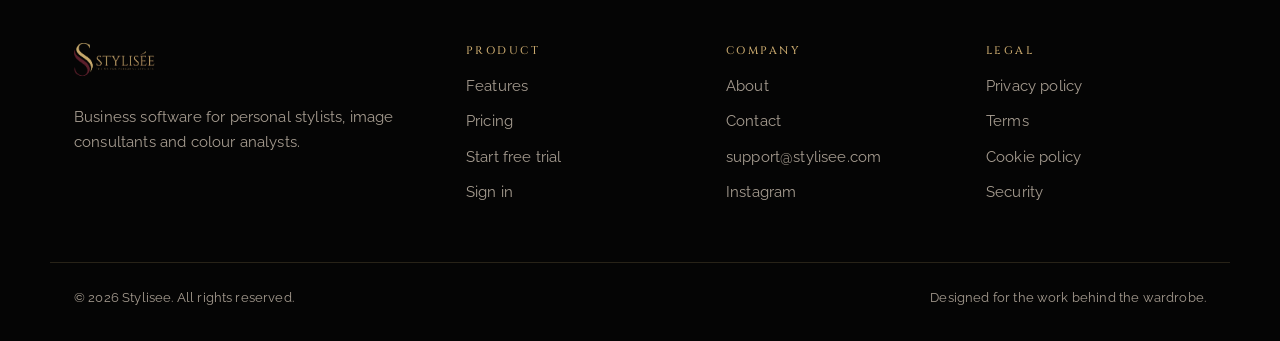
==== commit cd8ae82d: "Restore free-trial offer and yearly billing; remove pilot messaging - Main calls to action back to "" ====
--- a/index.html
+++ b/index.html
@@ -28,7 +28,7 @@
       <a class="nav-link" href="/contact/">Contact</a>
       <div class="nav-actions">
         <a class="btn btn-outline" href="https://app.stylisee.com/sign-in">Sign in</a>
-        <a class="btn btn-primary" href="/contact/?topic=pilot">Join the pilot</a>
+        <a class="btn btn-wine" href="https://app.stylisee.com/sign-up">Get started</a>
       </div>
     </nav>
   </div>
@@ -42,14 +42,14 @@
       <div>
         <div class="eyebrow">Business software for stylists</div>
         <h1 id="hero-title">The app that runs your <em>styling business.</em></h1>
-        <p class="lead">Client style profiles, bookings, payments, invoices and your own branded booking page, all in one subscription. Built for personal stylists, image consultants and colour analysts.</p>
+        <p class="lead">Keep a complete style profile for every client and take bookings through your own branded booking page, with payments, invoices and analytics included. One subscription, built for personal stylists, image consultants and colour analysts.</p>
         <div class="hero-actions">
-          <a class="btn btn-primary btn-lg" href="/contact/?topic=pilot">Join the free pilot <svg viewBox="0 0 24 24" fill="none" stroke="currentColor" stroke-width="2" stroke-linecap="round" stroke-linejoin="round" aria-hidden="true"><path d="M5 12h14M12 5l7 7-7 7"/></svg></a>
+          <a class="btn btn-primary btn-lg" href="https://app.stylisee.com/sign-up">Start your free trial <svg viewBox="0 0 24 24" fill="none" stroke="currentColor" stroke-width="2" stroke-linecap="round" stroke-linejoin="round" aria-hidden="true"><path d="M5 12h14M12 5l7 7-7 7"/></svg></a>
           <a class="btn btn-outline btn-lg" href="/pricing/">Plans from A$39/month</a>
         </div>
         <div class="reassurance">
-          <span><svg viewBox="0 0 24 24" fill="none" stroke="currentColor" stroke-width="2.4" stroke-linecap="round" stroke-linejoin="round" aria-hidden="true"><path d="M20 6 9 17l-5-5"/></svg>60 days free for pilot members</span>
-          <span><svg viewBox="0 0 24 24" fill="none" stroke="currentColor" stroke-width="2.4" stroke-linecap="round" stroke-linejoin="round" aria-hidden="true"><path d="M20 6 9 17l-5-5"/></svg>No card needed</span>
+          <span><svg viewBox="0 0 24 24" fill="none" stroke="currentColor" stroke-width="2.4" stroke-linecap="round" stroke-linejoin="round" aria-hidden="true"><path d="M20 6 9 17l-5-5"/></svg>14-day free trial</span>
+          <span><svg viewBox="0 0 24 24" fill="none" stroke="currentColor" stroke-width="2.4" stroke-linecap="round" stroke-linejoin="round" aria-hidden="true"><path d="M20 6 9 17l-5-5"/></svg>No credit card required</span>
           <span><svg viewBox="0 0 24 24" fill="none" stroke="currentColor" stroke-width="2.4" stroke-linecap="round" stroke-linejoin="round" aria-hidden="true"><path d="M20 6 9 17l-5-5"/></svg>Works in your browser</span>
         </div>
       </div>
@@ -294,9 +294,9 @@
   <section class="section" aria-labelledby="pricing-title">
     <div class="container">
       <div class="center-heading">
-        <div class="eyebrow">Simple monthly plans</div>
+        <div class="eyebrow">Simple plans</div>
         <h2 id="pricing-title">One subscription. <em>Everything in one place.</em></h2>
-        <p class="lead">Pick the plan that fits your practice today and change it as you grow. Prices in Australian dollars.</p>
+        <p class="lead">Pick the plan that fits your practice today and change it as you grow. Prices in Australian dollars. Save 20% when you pay yearly.</p>
       </div>
       <div class="pricing-grid">
         <article class="pricing-card">
@@ -320,17 +320,18 @@
     </div>
   </section>
 
-  <!-- 8. Pilot call to action -->
-  <section class="section-sm" aria-labelledby="pilot-title">
+  <!-- 8. Final call to action -->
+  <section class="section-sm" aria-labelledby="cta-title">
     <div class="container">
       <div class="cta-panel">
-        <div class="eyebrow">Now inviting pilot members</div>
-        <h2 id="pilot-title">Become one of our <em>founding stylists.</em></h2>
-        <p class="lead">We're opening Stylisee to a small group of stylists before launch. Use the full app free for 60 days and help shape what we build next.</p>
+        <div class="eyebrow">Begin beautifully</div>
+        <h2 id="cta-title">Your business deserves <em>a platform built for it.</em></h2>
+        <p class="lead">Set up your services, share your booking page and see your first client profile come together today.</p>
         <div class="hero-actions">
-          <a class="btn btn-primary btn-lg" href="/contact/?topic=pilot">Apply to join the pilot <svg viewBox="0 0 24 24" fill="none" stroke="currentColor" stroke-width="2" stroke-linecap="round" stroke-linejoin="round" aria-hidden="true"><path d="M5 12h14M12 5l7 7-7 7"/></svg></a>
-        </div>
-        <div class="reassurance"><span>60 days free</span><span>No card needed</span><span>Keep your data when the pilot ends</span></div>
+          <a class="btn btn-primary btn-lg" href="https://app.stylisee.com/sign-up">Start your free trial <svg viewBox="0 0 24 24" fill="none" stroke="currentColor" stroke-width="2" stroke-linecap="round" stroke-linejoin="round" aria-hidden="true"><path d="M5 12h14M12 5l7 7-7 7"/></svg></a>
+          <a class="btn btn-outline btn-lg" href="/pricing/">View pricing</a>
+        </div>
+        <div class="reassurance"><span>14-day free trial</span><span>No credit card required</span></div>
       </div>
     </div>
   </section>
@@ -348,7 +349,7 @@
       <div class="footer-links">
         <a href="/#features">Features</a>
         <a href="/pricing/">Pricing</a>
-        <a href="/contact/?topic=pilot">Join the pilot</a>
+        <a href="https://app.stylisee.com/sign-up">Start free trial</a>
         <a href="https://app.stylisee.com/sign-in">Sign in</a>
       </div>
     </div>
--- a/assets/site.css
+++ b/assets/site.css
@@ -212,7 +212,13 @@
 @media (max-width: 860px) { .steps { grid-template-columns: 1fr; gap: 32px; } }
 
 /* Pricing */
-.currency-bar { display: flex; flex-wrap: wrap; align-items: center; justify-content: center; gap: 12px; margin-bottom: 36px; color: var(--muted); font-size: 14px; }
+.pricing-controls { display: flex; flex-wrap: wrap; align-items: center; justify-content: space-between; gap: 20px; margin-bottom: 40px; }
+.billing { display: inline-flex; padding: 4px; border: 1px solid var(--line); border-radius: var(--radius); background: var(--surface); }
+.billing button { min-height: 40px; padding: 8px 18px; border: 0; border-radius: 3px; background: none; color: var(--muted); font: 500 12px/1 var(--serif); letter-spacing: 0.14em; text-transform: uppercase; cursor: pointer; }
+.billing button.active { background: var(--wine); color: var(--ivory); }
+.billing .gold { margin-left: 6px; }
+.currency-bar { display: flex; flex-wrap: wrap; align-items: center; gap: 12px; color: var(--muted); font-size: 14px; }
+@media (max-width: 760px) { .pricing-controls { justify-content: center; } .currency-bar { justify-content: center; text-align: center; } }
 .currency-bar select { min-height: 40px; padding: 6px 34px 6px 12px; background: var(--surface) url("data:image/svg+xml,%3Csvg xmlns='http://www.w3.org/2000/svg' width='12' height='12' viewBox='0 0 24 24' fill='none' stroke='%23c9a96e' stroke-width='2'%3E%3Cpath d='m6 9 6 6 6-6'/%3E%3C/svg%3E") no-repeat right 12px center; border: 1px solid var(--line); border-radius: var(--radius); color: var(--ivory); font: 500 14px var(--sans); appearance: none; -webkit-appearance: none; }
 .pricing-grid { display: grid; grid-template-columns: repeat(3, 1fr); gap: 20px; align-items: stretch; }
 .pricing-card { position: relative; display: flex; flex-direction: column; padding: 34px 30px; border: 1px solid var(--line); border-radius: var(--radius); background: var(--surface); }
@@ -230,7 +236,7 @@
 .pricing-note { max-width: 720px; margin: 32px auto 0; color: var(--muted); font-size: 14px; text-align: center; }
 @media (max-width: 960px) { .pricing-grid { grid-template-columns: 1fr; max-width: 480px; margin: 0 auto; } }
 
-/* Pilot / CTA panel */
+/* Call-to-action panel */
 .cta-panel { position: relative; overflow: hidden; padding: 72px 48px; border: 1px solid var(--gold); border-radius: var(--radius); background: linear-gradient(135deg, rgba(106, 31, 44, 0.55), rgba(8, 8, 8, 0.9) 70%); text-align: center; }
 .cta-panel h2 { max-width: 760px; margin: 0 auto 18px; }
 .cta-panel .lead { max-width: 620px; margin: 0 auto 32px; }
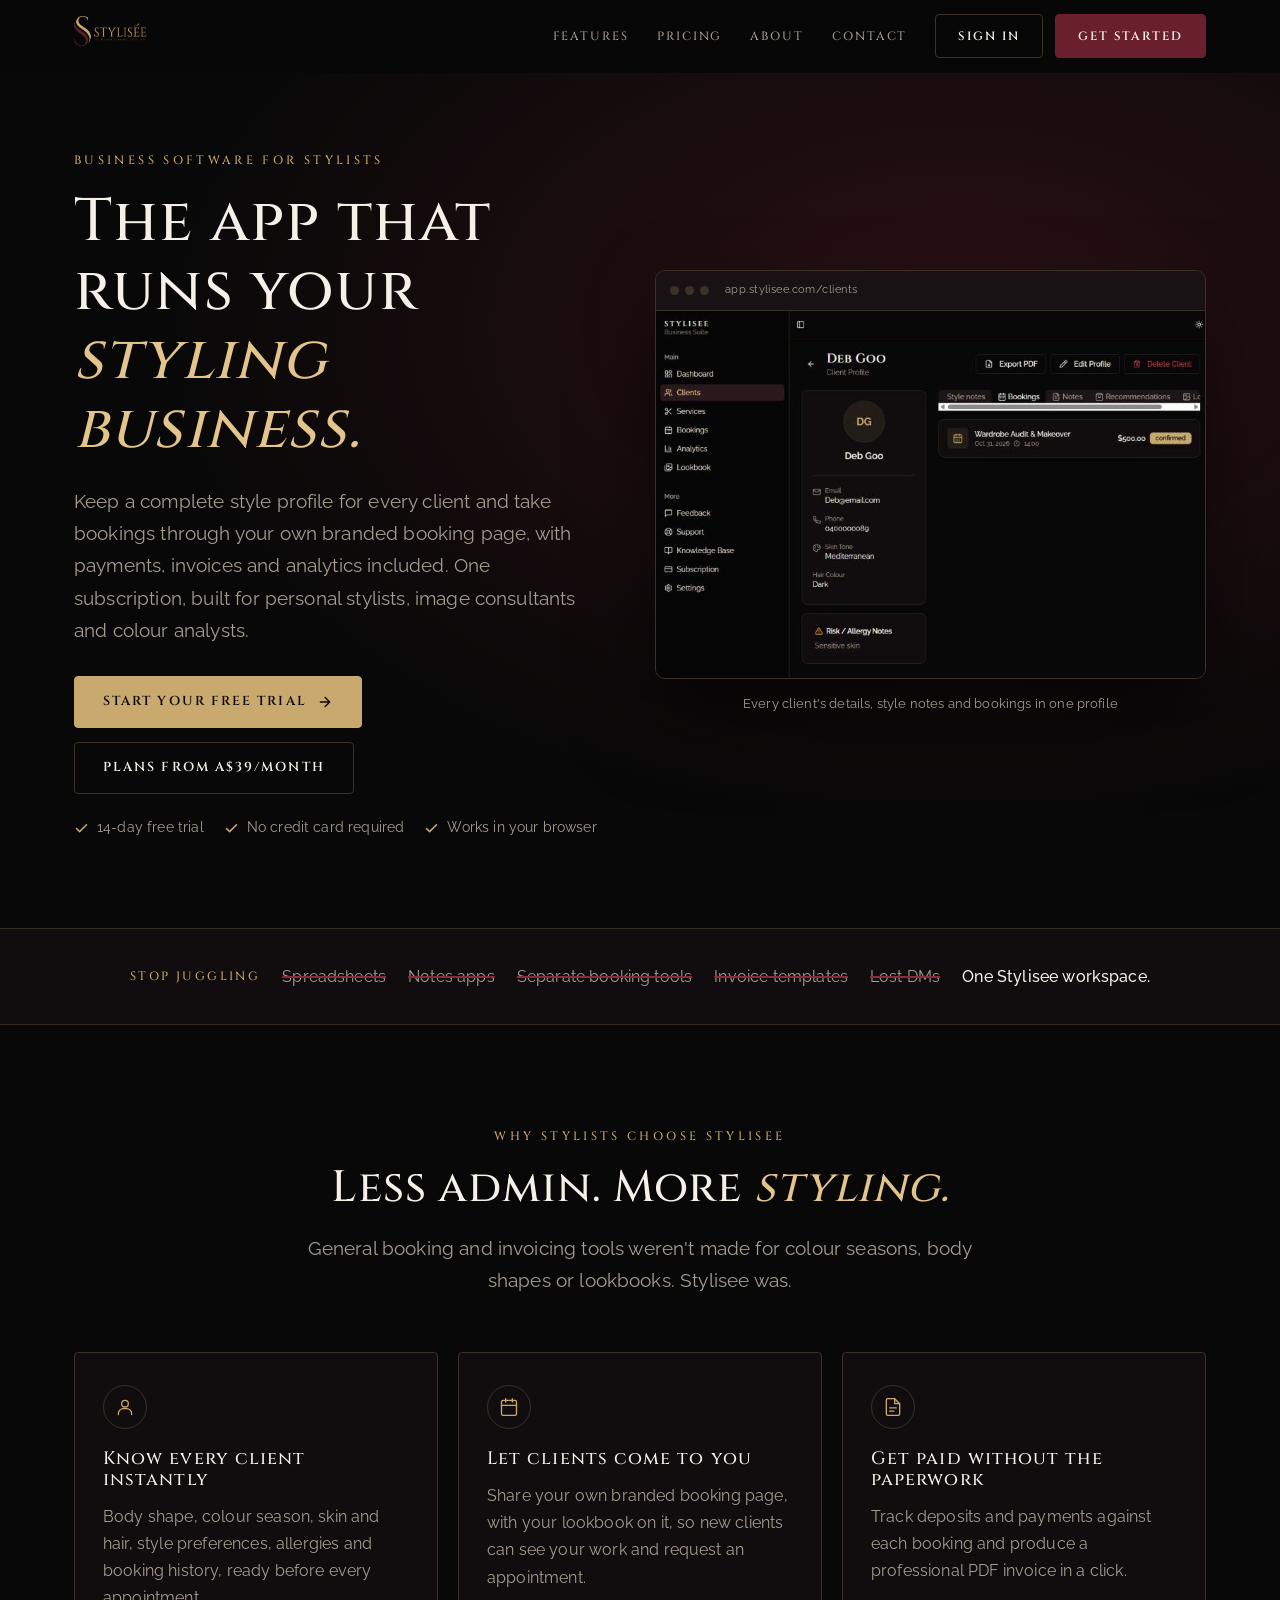
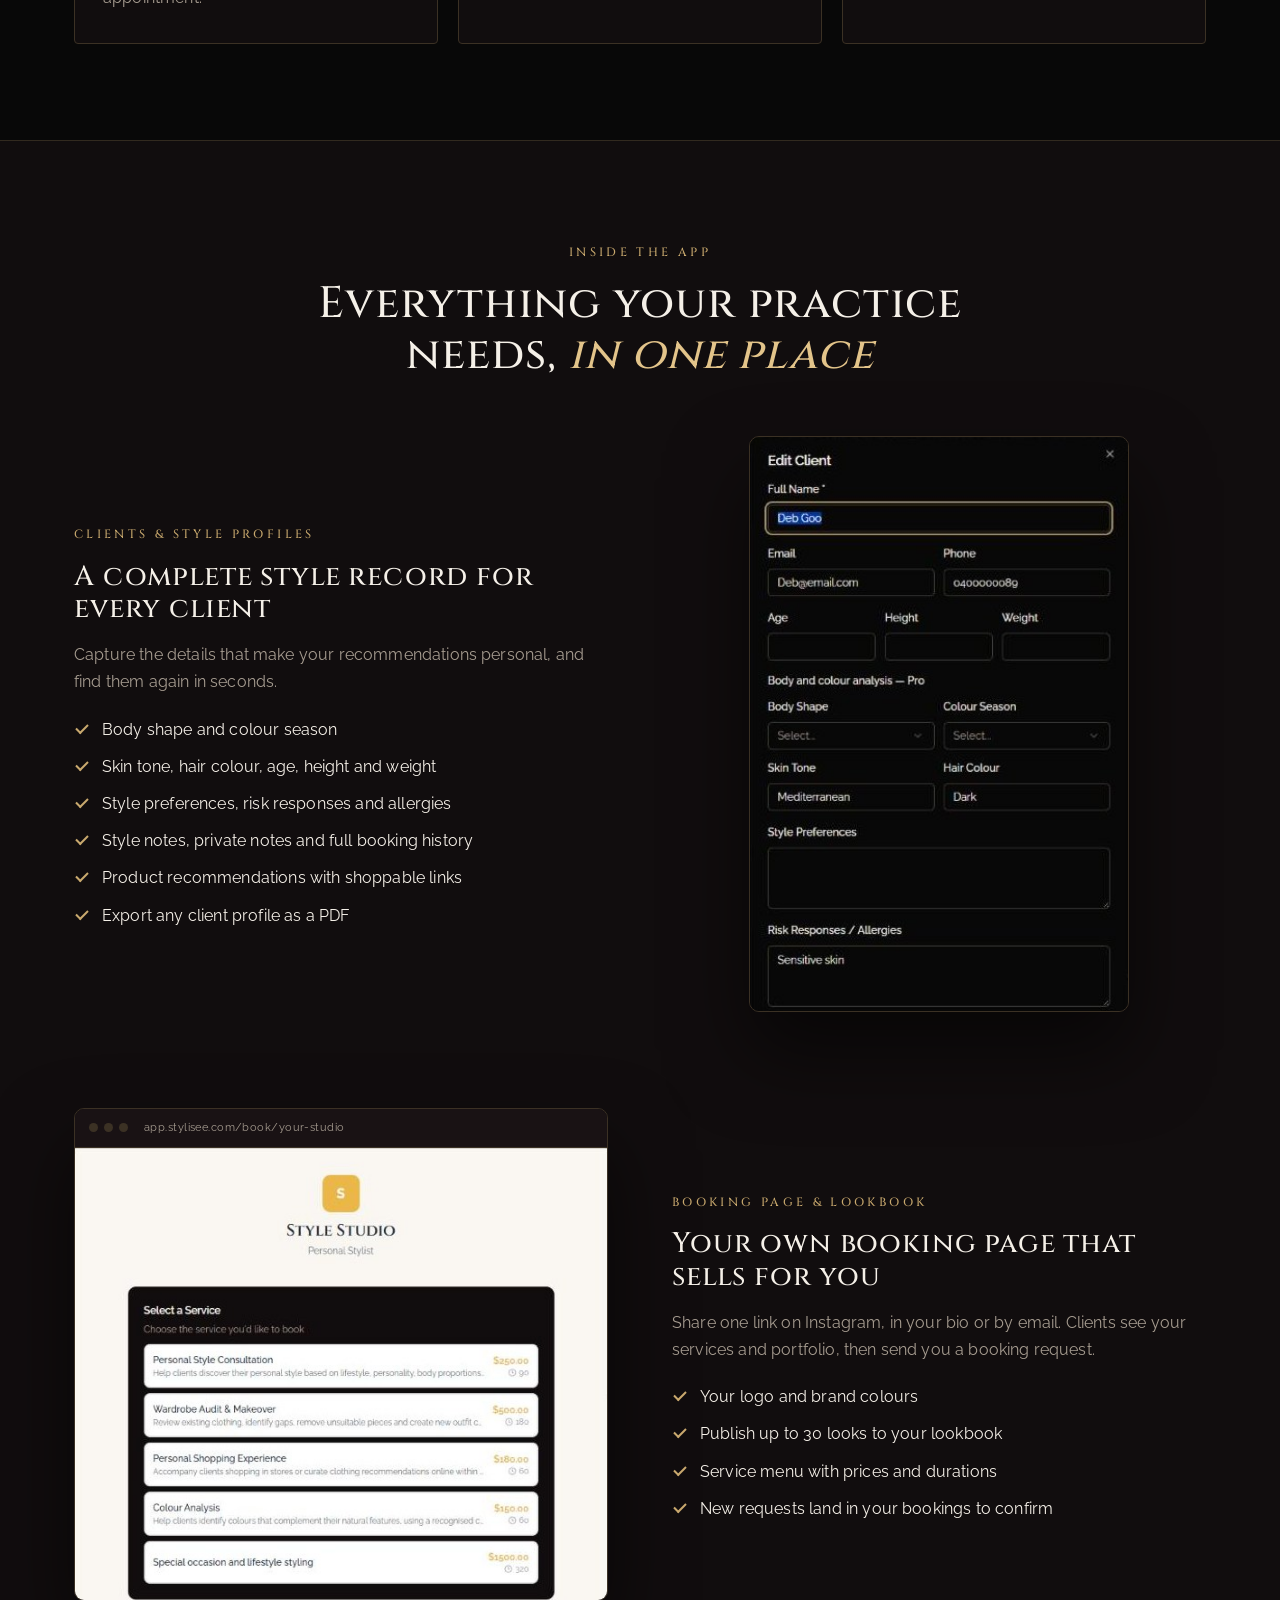
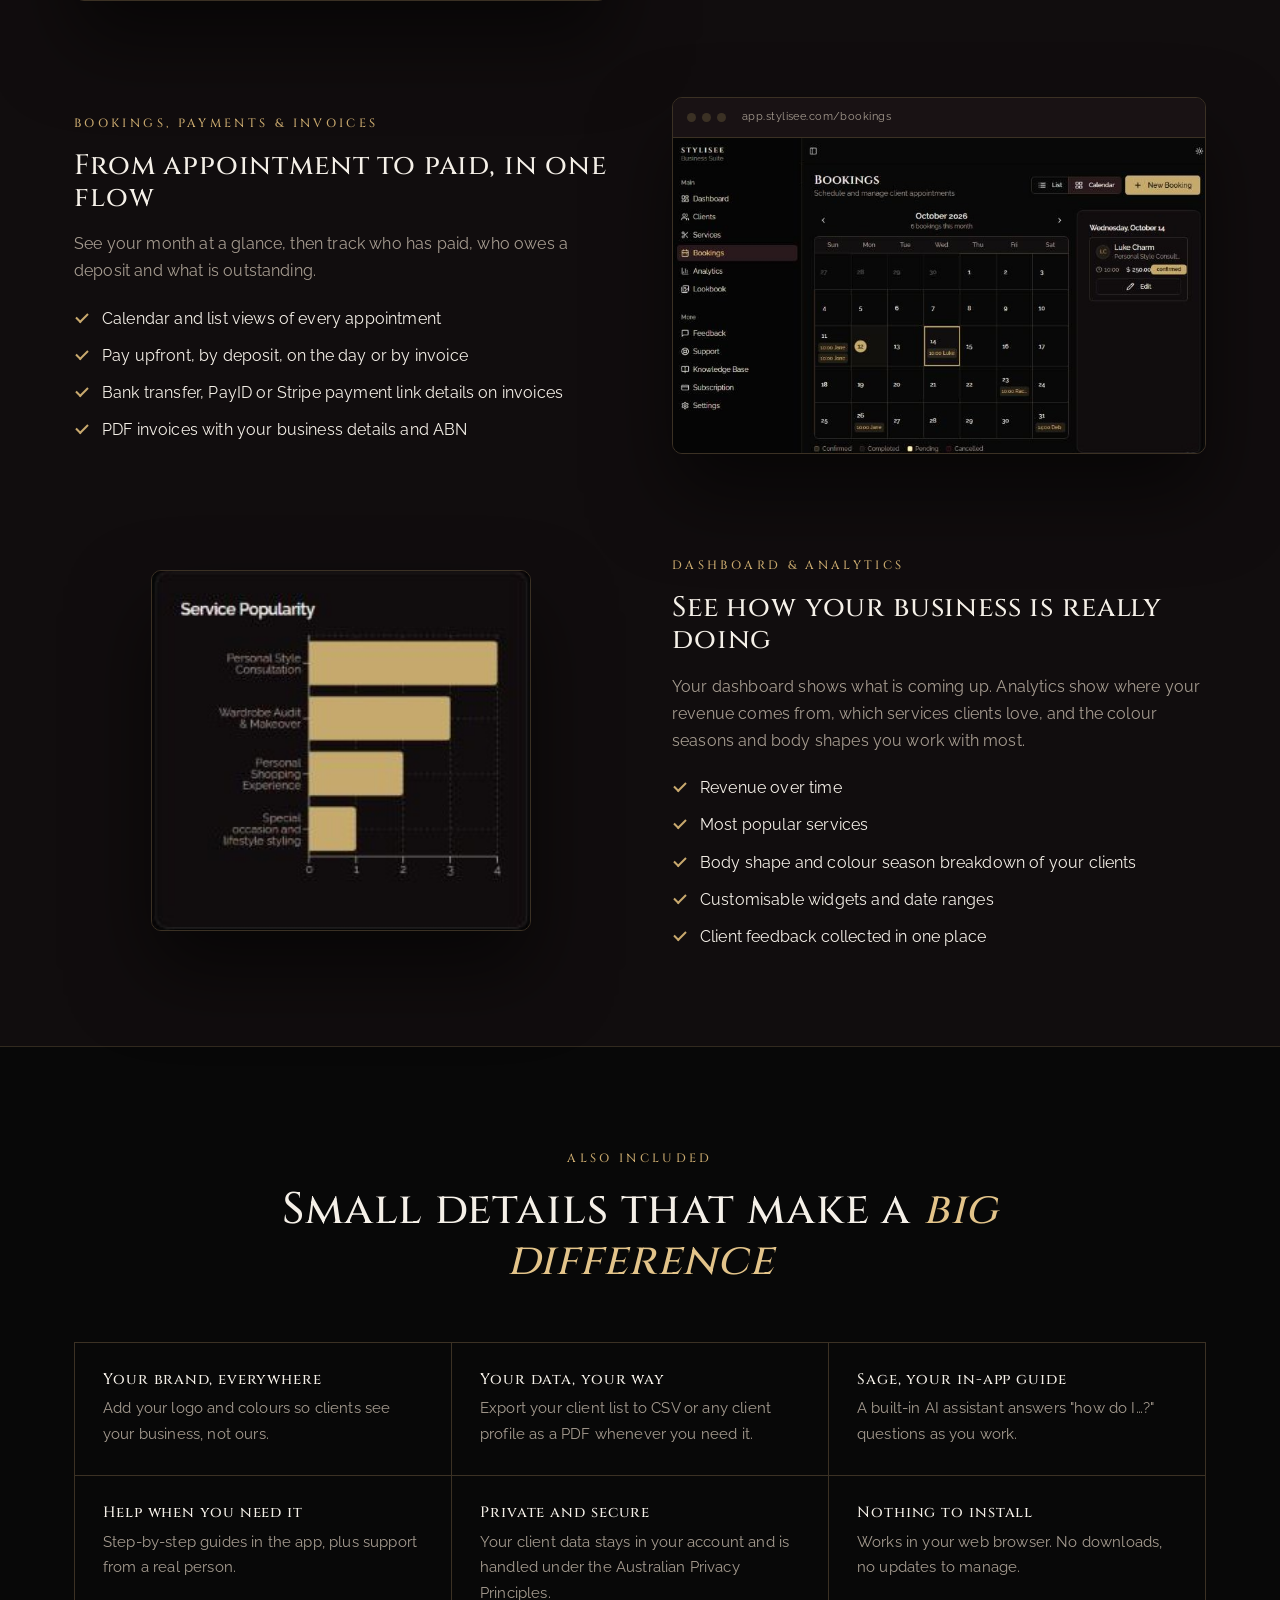
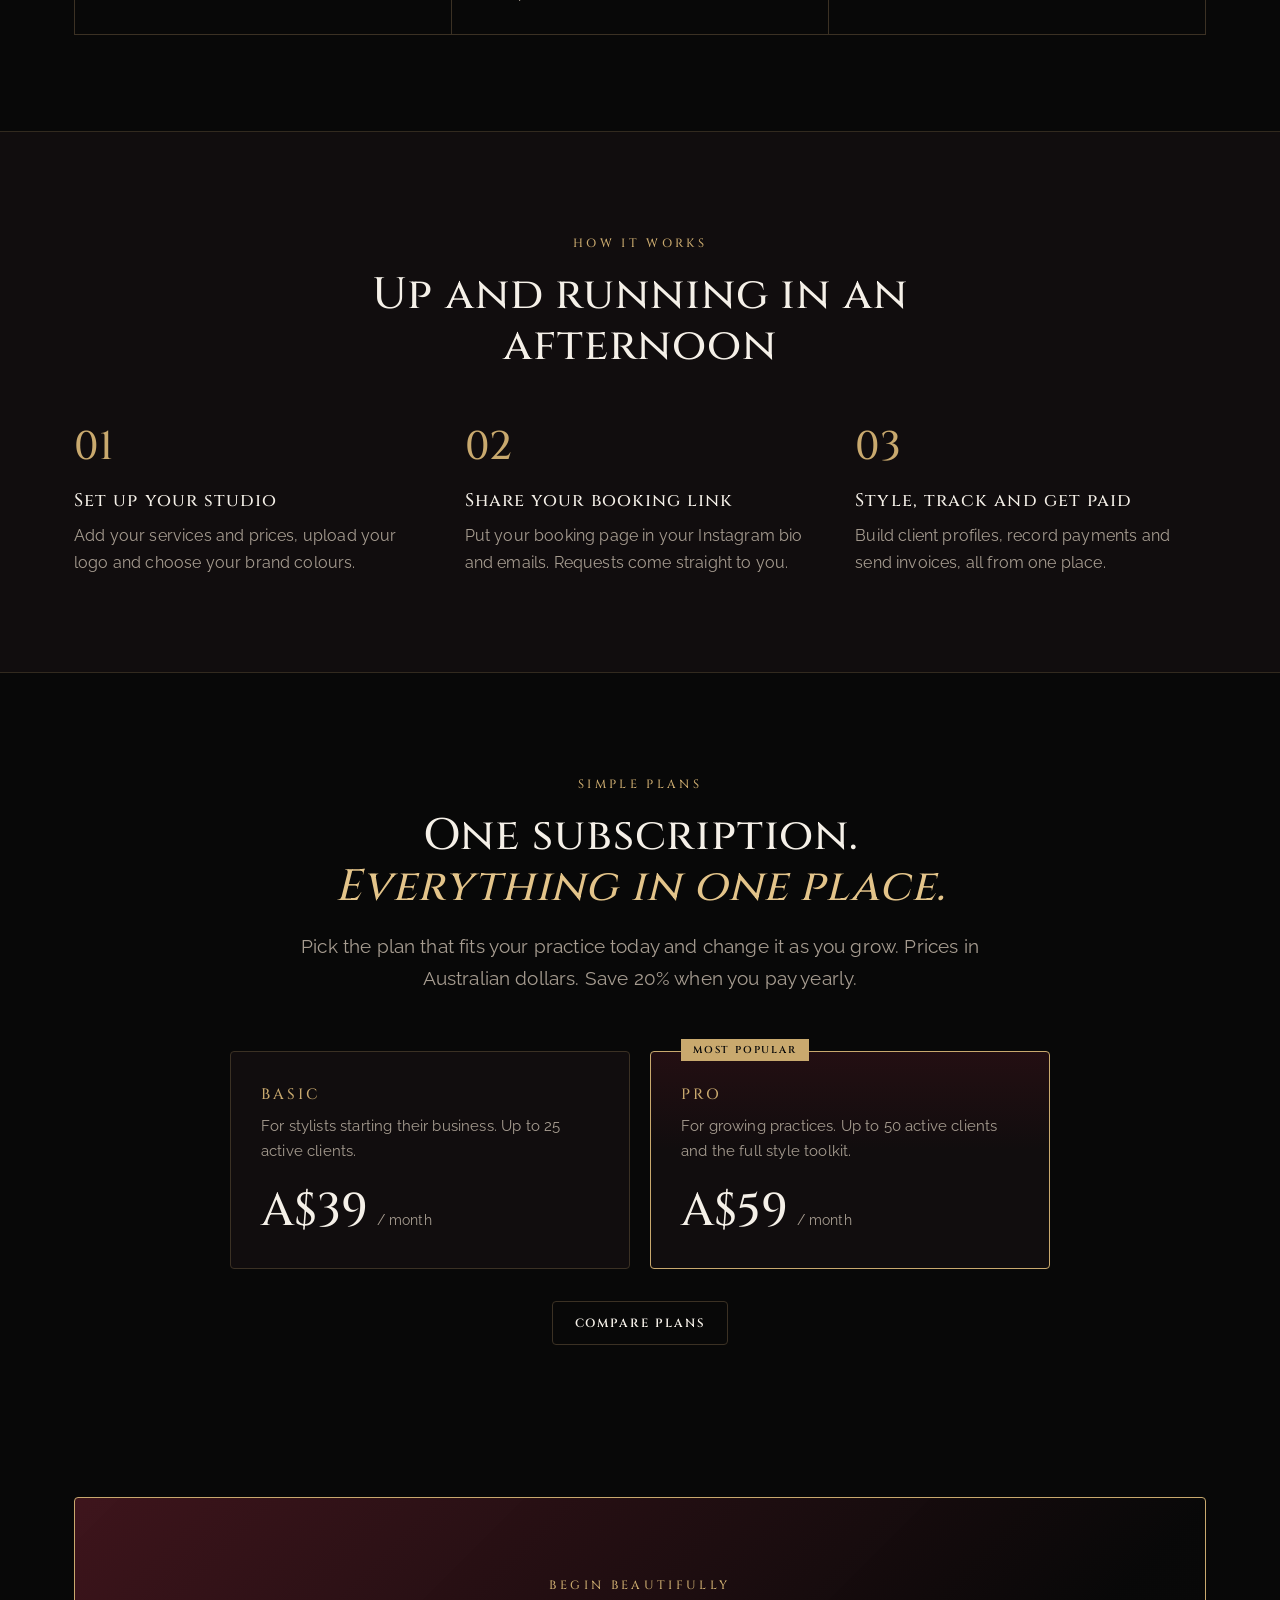
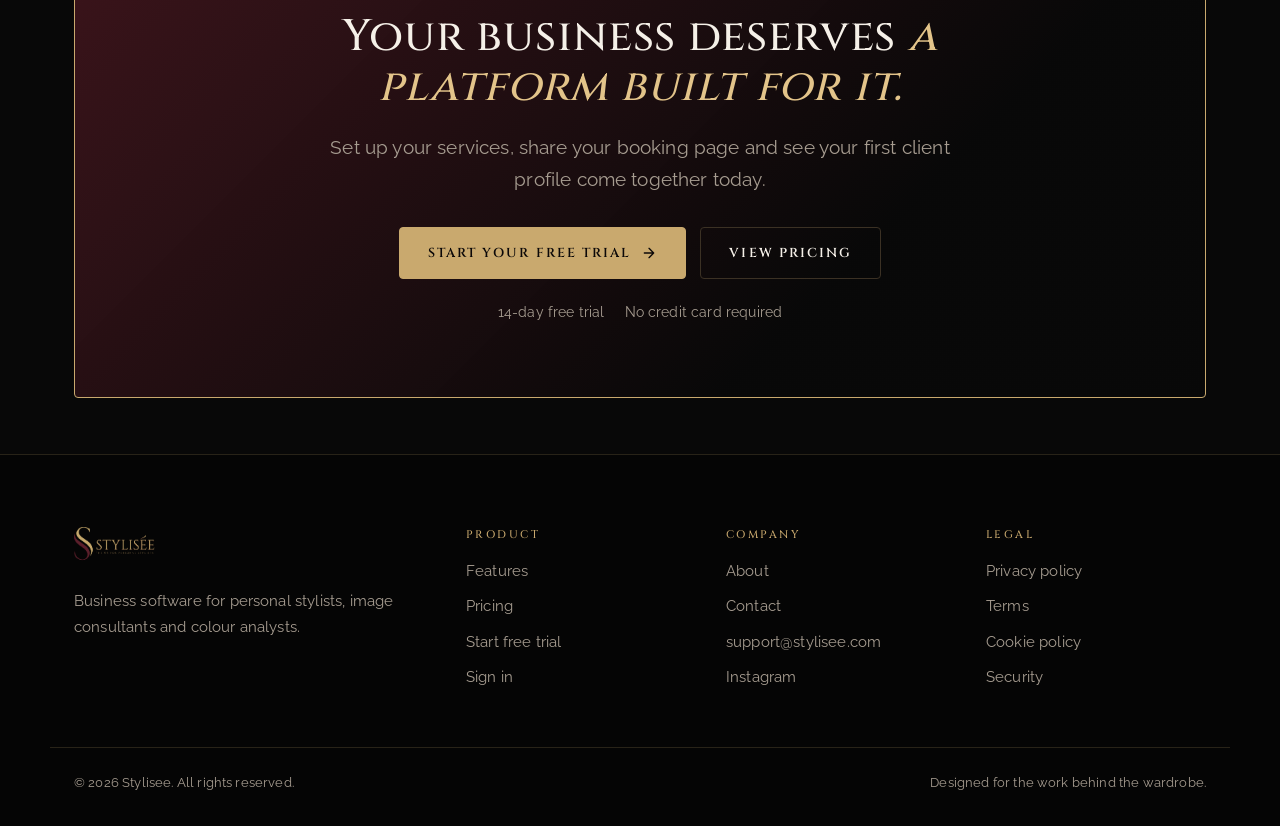
==== commit d79c4e19: "Use real app screenshots and match the app's current plans - Replace the home-page HTML mock-ups wit" ====
--- a/index.html
+++ b/index.html
@@ -12,7 +12,7 @@
 <meta property="og:image" content="https://stylisee.com/assets/images/hero-styling.png">
 <meta name="theme-color" content="#080808">
 <link rel="icon" href="/favicon.png">
-<link rel="stylesheet" href="/assets/site.css?v=20261011">
+<link rel="stylesheet" href="/assets/site.css?v=20261012">
 </head>
 <body>
 <a class="skip-link" href="#main">Skip to content</a>
@@ -54,50 +54,12 @@
         </div>
       </div>
 
-      <figure class="mockup-wrap" aria-label="Illustration of a client style profile in the Stylisee app">
-        <div class="mockup" aria-hidden="true">
-          <div class="mockup-bar"><i></i><i></i><i></i><span>app.stylisee.com/clients</span></div>
-          <div class="mockup-body">
-            <div class="mockup-side">
-              <b>STYLISEE</b>
-              <span>Dashboard</span>
-              <span class="on">Clients</span>
-              <span>Bookings</span>
-              <span>Services</span>
-              <span>Lookbook</span>
-              <span>Analytics</span>
-              <span>Settings</span>
-            </div>
-            <div class="mockup-main">
-              <div class="m-head">
-                <div class="m-avatar">AR</div>
-                <div><strong>Amelia Rossi</strong><small>Client since March · 6 bookings</small></div>
-              </div>
-              <div class="m-grid">
-                <div class="m-card">
-                  <span class="m-label">Colour tones</span>
-                  <span class="m-value">Soft Autumn</span>
-                  <div class="swatches"><i style="background:#8a5a44"></i><i style="background:#b0835a"></i><i style="background:#7d7a4f"></i><i style="background:#a2585b"></i><i style="background:#d8bf9a"></i></div>
-                </div>
-                <div class="m-card">
-                  <span class="m-label">Body shape</span>
-                  <span class="m-value">Hourglass</span>
-                  <span class="m-label" style="margin-top:8px">Skin · Hair</span>
-                  <span class="m-value">Warm · Chestnut</span>
-                </div>
-              </div>
-              <div class="m-card">
-                <span class="m-label">Style preferences</span>
-                <div class="tags"><span>Classic</span><span>Tailored</span><span>Natural fabrics</span><span>Low-risk colour</span></div>
-              </div>
-              <div class="m-card m-row">
-                <div><span class="m-label">Next booking</span><span class="m-value">Wardrobe edit · Thu 10:00</span></div>
-                <span class="pill">Deposit paid</span>
-              </div>
-            </div>
-          </div>
-        </div>
-        <figcaption class="mockup-caption">Every client's colours, shape and style in one profile</figcaption>
+      <figure class="shot-wrap">
+        <div class="shot">
+        <div class="shot-bar" aria-hidden="true"><i></i><i></i><i></i><span>app.stylisee.com/clients</span></div>
+        <img src="/assets/images/app/client-profile.jpg" width="778" height="520" alt="A client profile in the Stylisee app showing skin tone, hair colour, allergy notes and an upcoming wardrobe audit booking">
+        </div>
+        <figcaption class="shot-caption">Every client's details, style notes and bookings in one profile</figcaption>
       </figure>
     </div>
   </section>
@@ -127,7 +89,7 @@
         <article class="outcome">
           <div class="icon"><svg viewBox="0 0 24 24" fill="none" stroke="currentColor" stroke-width="1.6" stroke-linecap="round" stroke-linejoin="round" aria-hidden="true"><circle cx="12" cy="8" r="4"/><path d="M4 21v-1a6 6 0 0 1 6-6h4a6 6 0 0 1 6 6v1"/></svg></div>
           <h3>Know every client instantly</h3>
-          <p>Colour tones, body shape, skin and hair, style preferences, notes and booking history, ready before every appointment.</p>
+          <p>Body shape, colour season, skin and hair, style preferences, allergies and booking history, ready before every appointment.</p>
         </article>
         <article class="outcome">
           <div class="icon"><svg viewBox="0 0 24 24" fill="none" stroke="currentColor" stroke-width="1.6" stroke-linecap="round" stroke-linejoin="round" aria-hidden="true"><rect x="3" y="4" width="18" height="18" rx="2"/><path d="M16 2v4M8 2v4M3 10h18"/></svg></div>
@@ -158,21 +120,18 @@
             <h3>A complete style record for every client</h3>
             <p class="body-copy">Capture the details that make your recommendations personal, and find them again in seconds.</p>
             <ul class="ticks">
-              <li>Colour tones, skin tone, hair colour and body shape</li>
-              <li>Style preferences and risk responses</li>
-              <li>Private notes and full booking history</li>
-              <li>Product recommendations with shoppable links for each client</li>
+              <li>Body shape and colour season</li>
+              <li>Skin tone, hair colour, age, height and weight</li>
+              <li>Style preferences, risk responses and allergies</li>
+              <li>Style notes, private notes and full booking history</li>
+              <li>Product recommendations with shoppable links</li>
+              <li>Export any client profile as a PDF</li>
             </ul>
           </div>
           <div class="feature-visual">
-            <div class="mockup" aria-hidden="true">
-              <div class="mockup-bar"><i></i><i></i><i></i><span>Recommendations</span></div>
-              <div class="mockup-main">
-                <div class="m-card m-row"><div><span class="m-label">Clothing</span><span class="m-value">Camel wool coat</span></div><span class="pill">Copy link</span></div>
-                <div class="m-card m-row"><div><span class="m-label">Accessories</span><span class="m-value">Cognac leather tote</span></div><span class="pill">Copy link</span></div>
-                <div class="m-card m-row"><div><span class="m-label">Makeup</span><span class="m-value">Warm terracotta lip</span></div><span class="pill">Copy link</span></div>
-              </div>
-            </div>
+            <figure class="shot shot-narrow">
+              <img src="/assets/images/app/style-profile-form.jpg" width="364" height="552" loading="lazy" alt="The Stylisee client form with body shape, colour season, skin tone, hair colour, style preferences and risk responses">
+            </figure>
           </div>
         </div>
 
@@ -189,18 +148,10 @@
             </ul>
           </div>
           <div class="feature-visual">
-            <div class="mockup" aria-hidden="true">
-              <div class="mockup-bar"><i></i><i></i><i></i><span>app.stylisee.com/book/your-studio</span></div>
-              <div class="mockup-main">
-                <div class="m-head"><div class="m-avatar">YS</div><div><strong>Your Studio</strong><small>Personal styling &amp; colour analysis</small></div></div>
-                <div class="m-grid">
-                  <div class="m-card"><span class="m-label">Colour analysis</span><span class="m-value">90 min · A$280</span></div>
-                  <div class="m-card"><span class="m-label">Wardrobe edit</span><span class="m-value">3 hrs · A$450</span></div>
-                </div>
-                <div class="m-card"><span class="m-label">Lookbook</span><div class="swatches"><i style="width:48px;height:48px;border-radius:4px;background:linear-gradient(135deg,#6a1f2c,#c9a96e)"></i><i style="width:48px;height:48px;border-radius:4px;background:linear-gradient(135deg,#3b3124,#a69c90)"></i><i style="width:48px;height:48px;border-radius:4px;background:linear-gradient(135deg,#8a5a44,#d8bf9a)"></i><i style="width:48px;height:48px;border-radius:4px;background:linear-gradient(135deg,#29191c,#8c2a3b)"></i></div></div>
-                <div class="m-row"><span></span><span class="pill wine">Request booking</span></div>
-              </div>
-            </div>
+            <figure class="shot">
+              <div class="shot-bar" aria-hidden="true"><i></i><i></i><i></i><span>app.stylisee.com/book/your-studio</span></div>
+              <img src="/assets/images/app/booking-page.jpg" width="589" height="500" loading="lazy" alt="A stylist's public booking page listing services with prices and durations">
+            </figure>
           </div>
         </div>
 
@@ -208,23 +159,19 @@
           <div>
             <div class="eyebrow">Bookings, payments &amp; invoices</div>
             <h3>From appointment to paid, in one flow</h3>
-            <p class="body-copy">Manage every appointment and see at a glance who has paid, who owes a deposit and what is outstanding.</p>
+            <p class="body-copy">See your month at a glance, then track who has paid, who owes a deposit and what is outstanding.</p>
             <ul class="ticks">
+              <li>Calendar and list views of every appointment</li>
               <li>Pay upfront, by deposit, on the day or by invoice</li>
               <li>Bank transfer, PayID or Stripe payment link details on invoices</li>
               <li>PDF invoices with your business details and ABN</li>
-              <li>Service catalogue with categories, prices and durations</li>
             </ul>
           </div>
           <div class="feature-visual">
-            <div class="mockup" aria-hidden="true">
-              <div class="mockup-bar"><i></i><i></i><i></i><span>Bookings</span></div>
-              <div class="mockup-main">
-                <div class="m-card m-row"><div><span class="m-label">Thu 10:00 · Amelia R.</span><span class="m-value">Wardrobe edit</span></div><span class="pill">Deposit paid</span></div>
-                <div class="m-card m-row"><div><span class="m-label">Fri 14:30 · Grace L.</span><span class="m-value">Colour analysis</span></div><span class="pill wine">Invoice due</span></div>
-                <div class="m-card m-row"><div><span class="m-label">Sat 09:00 · Priya S.</span><span class="m-value">Personal shopping</span></div><span class="pill">Paid in full</span></div>
-              </div>
-            </div>
+            <figure class="shot">
+              <div class="shot-bar" aria-hidden="true"><i></i><i></i><i></i><span>app.stylisee.com/bookings</span></div>
+              <img src="/assets/images/app/bookings-calendar.jpg" width="778" height="462" loading="lazy" alt="The Stylisee bookings calendar showing a month of client appointments">
+            </figure>
           </div>
         </div>
 
@@ -232,25 +179,19 @@
           <div>
             <div class="eyebrow">Dashboard &amp; analytics</div>
             <h3>See how your business is really doing</h3>
-            <p class="body-copy">Your dashboard shows what is coming up today. Analytics show where your revenue comes from and which services clients love.</p>
+            <p class="body-copy">Your dashboard shows what is coming up. Analytics show where your revenue comes from, which services clients love, and the colour seasons and body shapes you work with most.</p>
             <ul class="ticks">
               <li>Revenue over time</li>
               <li>Most popular services</li>
-              <li>Client insights and demographics</li>
+              <li>Body shape and colour season breakdown of your clients</li>
+              <li>Customisable widgets and date ranges</li>
               <li>Client feedback collected in one place</li>
             </ul>
           </div>
           <div class="feature-visual">
-            <div class="mockup" aria-hidden="true">
-              <div class="mockup-bar"><i></i><i></i><i></i><span>Analytics</span></div>
-              <div class="mockup-main">
-                <div class="m-grid">
-                  <div class="m-card"><span class="m-label">Revenue this month</span><span class="m-value" style="font-size:20px">A$4,280</span></div>
-                  <div class="m-card"><span class="m-label">Top service</span><span class="m-value">Colour analysis</span></div>
-                </div>
-                <div class="m-card"><span class="m-label">Monthly revenue</span><div class="bars"><i style="height:35%"></i><i style="height:48%"></i><i style="height:42%"></i><i style="height:60%"></i><i style="height:55%"></i><i style="height:72%"></i><i style="height:68%"></i><i style="height:88%"></i></div></div>
-              </div>
-            </div>
+            <figure class="shot shot-narrow">
+              <img src="/assets/images/app/service-popularity.jpg" width="272" height="258" loading="lazy" alt="A Stylisee analytics chart ranking services by popularity">
+            </figure>
           </div>
         </div>
       </div>
@@ -266,7 +207,7 @@
       </div>
       <div class="mini-grid">
         <div class="mini"><h3>Your brand, everywhere</h3><p>Add your logo and colours so clients see your business, not ours.</p></div>
-        <div class="mini"><h3>Team access</h3><p>Invite assistants and colleagues with owner, editor or view-only roles.</p></div>
+        <div class="mini"><h3>Your data, your way</h3><p>Export your client list to CSV or any client profile as a PDF whenever you need it.</p></div>
         <div class="mini"><h3>Sage, your in-app guide</h3><p>A built-in AI assistant answers "how do I…?" questions as you work.</p></div>
         <div class="mini"><h3>Help when you need it</h3><p>Step-by-step guides in the app, plus support from a real person.</p></div>
         <div class="mini"><h3>Private and secure</h3><p>Your client data stays in your account and is handled under the Australian Privacy Principles.</p></div>
@@ -298,22 +239,17 @@
         <h2 id="pricing-title">One subscription. <em>Everything in one place.</em></h2>
         <p class="lead">Pick the plan that fits your practice today and change it as you grow. Prices in Australian dollars. Save 20% when you pay yearly.</p>
       </div>
-      <div class="pricing-grid">
+      <div class="pricing-grid pricing-grid-2">
         <article class="pricing-card">
           <div class="plan-name">Basic</div>
-          <p class="plan-desc">For stylists starting their business.</p>
+          <p class="plan-desc">For stylists starting their business. Up to 25 active clients.</p>
           <div class="price-row"><span class="price">A$39</span><span class="per">/ month</span></div>
         </article>
         <article class="pricing-card featured">
           <span class="plan-ribbon">Most popular</span>
           <div class="plan-name">Pro</div>
-          <p class="plan-desc">For growing practices. Unlimited clients and the full style toolkit.</p>
+          <p class="plan-desc">For growing practices. Up to 50 active clients and the full style toolkit.</p>
           <div class="price-row"><span class="price">A$59</span><span class="per">/ month</span></div>
-        </article>
-        <article class="pricing-card">
-          <div class="plan-name">Business</div>
-          <p class="plan-desc">For studios with a team.</p>
-          <div class="price-row"><span class="price">A$99</span><span class="per">/ month</span></div>
         </article>
       </div>
       <p class="center" style="margin-top:32px"><a class="btn btn-outline" href="/pricing/">Compare plans</a></p>
@@ -378,6 +314,6 @@
   </div>
 </footer>
 
-<script src="/assets/site.js?v=20261011" defer></script>
+<script src="/assets/site.js?v=20261012" defer></script>
 </body>
 </html>
--- a/assets/site.css
+++ b/assets/site.css
@@ -127,41 +127,15 @@
   .hero-grid { grid-template-columns: 1fr; gap: 48px; }
 }
 
-/* App mockup (illustration of the real app's screens; swap for screenshots when available) */
-.mockup { border: 1px solid var(--line); border-radius: 10px; background: var(--surface); box-shadow: 0 40px 80px rgba(0, 0, 0, 0.55); overflow: hidden; font-size: 13px; line-height: 1.5; }
-.mockup-bar { display: flex; align-items: center; gap: 6px; padding: 10px 14px; background: var(--surface-2); border-bottom: 1px solid var(--line); }
-.mockup-bar i { width: 9px; height: 9px; border-radius: 50%; background: var(--line); }
-.mockup-bar span { margin-left: 10px; color: var(--muted); font-size: 11px; letter-spacing: 0.04em; }
-.mockup-body { display: grid; grid-template-columns: 132px 1fr; min-height: 340px; }
-.mockup-side { padding: 16px 12px; background: #0c0a0a; border-right: 1px solid var(--line); }
-.mockup-side b { display: block; margin-bottom: 14px; color: var(--gold); font: 600 11px/1 var(--serif); letter-spacing: 0.2em; }
-.mockup-side span { display: block; padding: 6px 8px; margin-bottom: 2px; border-radius: 3px; color: var(--muted); font-size: 12px; }
-.mockup-side span.on { background: var(--wine); color: var(--gold-light); }
-.mockup-main { padding: 18px; display: grid; gap: 12px; align-content: start; }
-.m-head { display: flex; align-items: center; gap: 12px; }
-.m-avatar { width: 38px; height: 38px; flex: none; border-radius: 50%; background: linear-gradient(135deg, var(--burgundy), var(--gold)); display: grid; place-items: center; color: var(--ivory); font-weight: 600; font-size: 13px; }
-.m-head strong { display: block; font-size: 15px; font-weight: 500; }
-.m-head small { color: var(--muted); font-size: 11.5px; }
-.m-grid { display: grid; grid-template-columns: 1fr 1fr; gap: 12px; }
-.m-card { padding: 12px; border: 1px solid var(--line); border-radius: 6px; background: var(--surface-2); }
-.m-label { display: block; margin-bottom: 4px; color: var(--muted); font-size: 10.5px; letter-spacing: 0.12em; text-transform: uppercase; }
-.m-value { color: var(--ivory); font-weight: 500; }
-.swatches { display: flex; gap: 5px; margin-top: 7px; }
-.swatches i { width: 18px; height: 18px; border-radius: 50%; border: 1px solid rgba(255, 255, 255, 0.12); }
-.tags { display: flex; flex-wrap: wrap; gap: 5px; margin-top: 4px; }
-.tags span { padding: 2px 8px; border: 1px solid var(--line); border-radius: 999px; color: var(--gold-light); font-size: 11px; }
-.m-row { display: flex; align-items: center; justify-content: space-between; gap: 10px; }
-.pill { padding: 2px 8px; border-radius: 999px; background: rgba(201, 169, 110, 0.14); color: var(--gold-light); font-size: 10.5px; white-space: nowrap; }
-.pill.wine { background: rgba(140, 42, 59, 0.35); color: #f0c8cf; }
-.bars { display: flex; align-items: flex-end; gap: 5px; height: 46px; margin-top: 6px; }
-.bars i { flex: 1; border-radius: 2px 2px 0 0; background: linear-gradient(to top, var(--burgundy), var(--gold)); }
-.mockup-caption { margin-top: 14px; color: var(--muted); font-size: 12px; text-align: center; }
-
-@media (max-width: 560px) {
-  .mockup-body { grid-template-columns: 1fr; }
-  .mockup-side { display: none; }
-  .m-grid { grid-template-columns: 1fr; }
-}
+/* App screenshots in a browser-style frame. Images live in /assets/images/app/ (demo data only). */
+.shot { margin: 0; border: 1px solid var(--line); border-radius: 10px; background: var(--surface); box-shadow: 0 40px 80px rgba(0, 0, 0, 0.55); overflow: hidden; }
+.shot img { width: 100%; height: auto; }
+.shot-bar { display: flex; align-items: center; gap: 6px; padding: 10px 14px; background: var(--surface-2); border-bottom: 1px solid var(--line); }
+.shot-bar i { width: 9px; height: 9px; border-radius: 50%; background: var(--line); }
+.shot-bar span { margin-left: 10px; overflow: hidden; color: var(--muted); font-size: 11px; letter-spacing: 0.04em; white-space: nowrap; text-overflow: ellipsis; }
+.shot-narrow { max-width: 380px; margin: 0 auto; }
+.shot-wrap { margin: 0; }
+.shot-caption { margin-top: 14px; color: var(--muted); font-size: 13px; text-align: center; }
 
 /* "Replaces" strip */
 .replace-strip { padding: 34px 0; border-top: 1px solid var(--line-soft); border-bottom: 1px solid var(--line-soft); background: var(--surface); }
@@ -188,7 +162,6 @@
 .ticks { list-style: none; margin: 0; padding: 0; display: grid; gap: 10px; }
 .ticks li { position: relative; padding-left: 28px; }
 .ticks li::before { content: ""; position: absolute; left: 2px; top: 8px; width: 12px; height: 7px; border-left: 2px solid var(--gold); border-bottom: 2px solid var(--gold); transform: rotate(-45deg); }
-.feature-visual .mockup-main { min-height: 0; }
 @media (max-width: 860px) {
   .feature-rows { gap: 64px; }
   .feature-row { grid-template-columns: 1fr; gap: 32px; }
@@ -221,6 +194,7 @@
 @media (max-width: 760px) { .pricing-controls { justify-content: center; } .currency-bar { justify-content: center; text-align: center; } }
 .currency-bar select { min-height: 40px; padding: 6px 34px 6px 12px; background: var(--surface) url("data:image/svg+xml,%3Csvg xmlns='http://www.w3.org/2000/svg' width='12' height='12' viewBox='0 0 24 24' fill='none' stroke='%23c9a96e' stroke-width='2'%3E%3Cpath d='m6 9 6 6 6-6'/%3E%3C/svg%3E") no-repeat right 12px center; border: 1px solid var(--line); border-radius: var(--radius); color: var(--ivory); font: 500 14px var(--sans); appearance: none; -webkit-appearance: none; }
 .pricing-grid { display: grid; grid-template-columns: repeat(3, 1fr); gap: 20px; align-items: stretch; }
+.pricing-grid-2 { grid-template-columns: repeat(2, 1fr); max-width: 820px; margin: 0 auto; }
 .pricing-card { position: relative; display: flex; flex-direction: column; padding: 34px 30px; border: 1px solid var(--line); border-radius: var(--radius); background: var(--surface); }
 .pricing-card.featured { border-color: var(--gold); background: linear-gradient(180deg, rgba(106, 31, 44, 0.28), var(--surface) 45%); }
 .plan-ribbon { position: absolute; top: -13px; left: 30px; padding: 4px 12px; background: var(--gold); color: var(--ink); font: 600 10px/1.4 var(--serif); letter-spacing: 0.18em; text-transform: uppercase; }
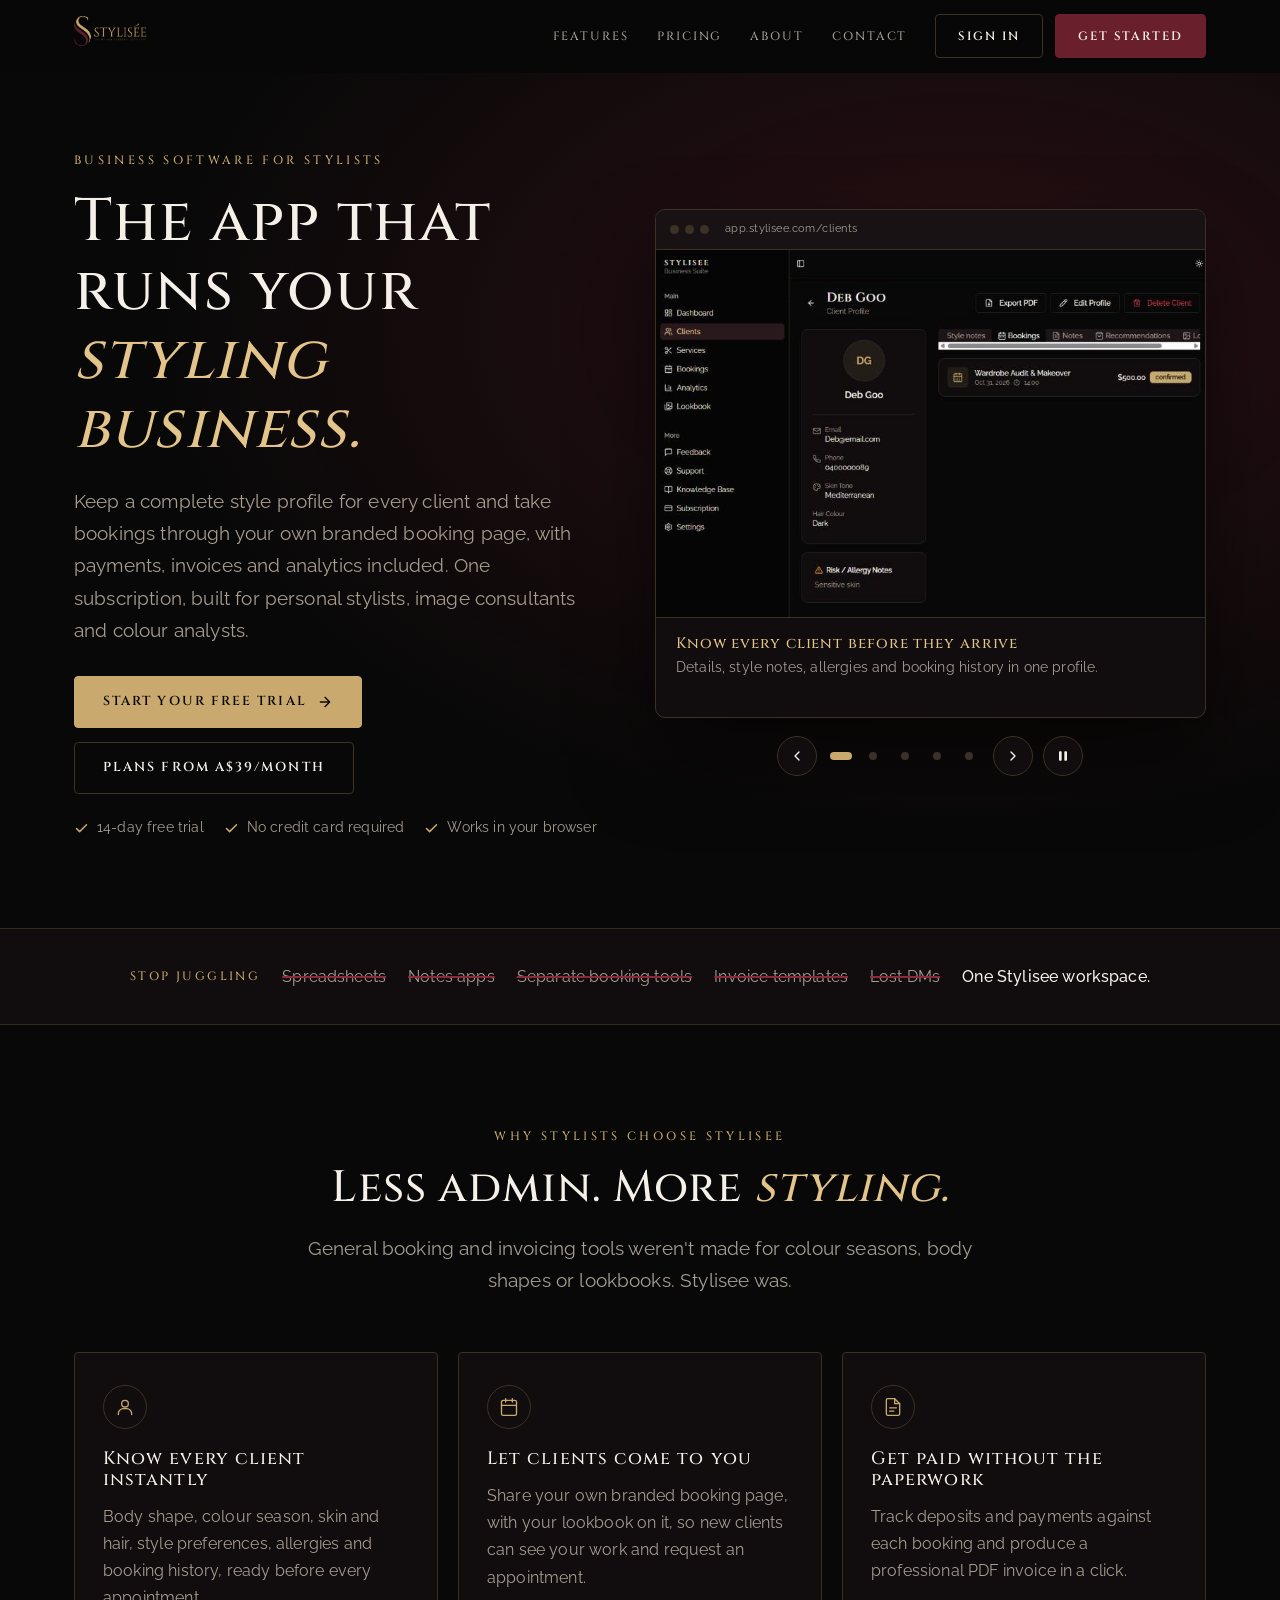
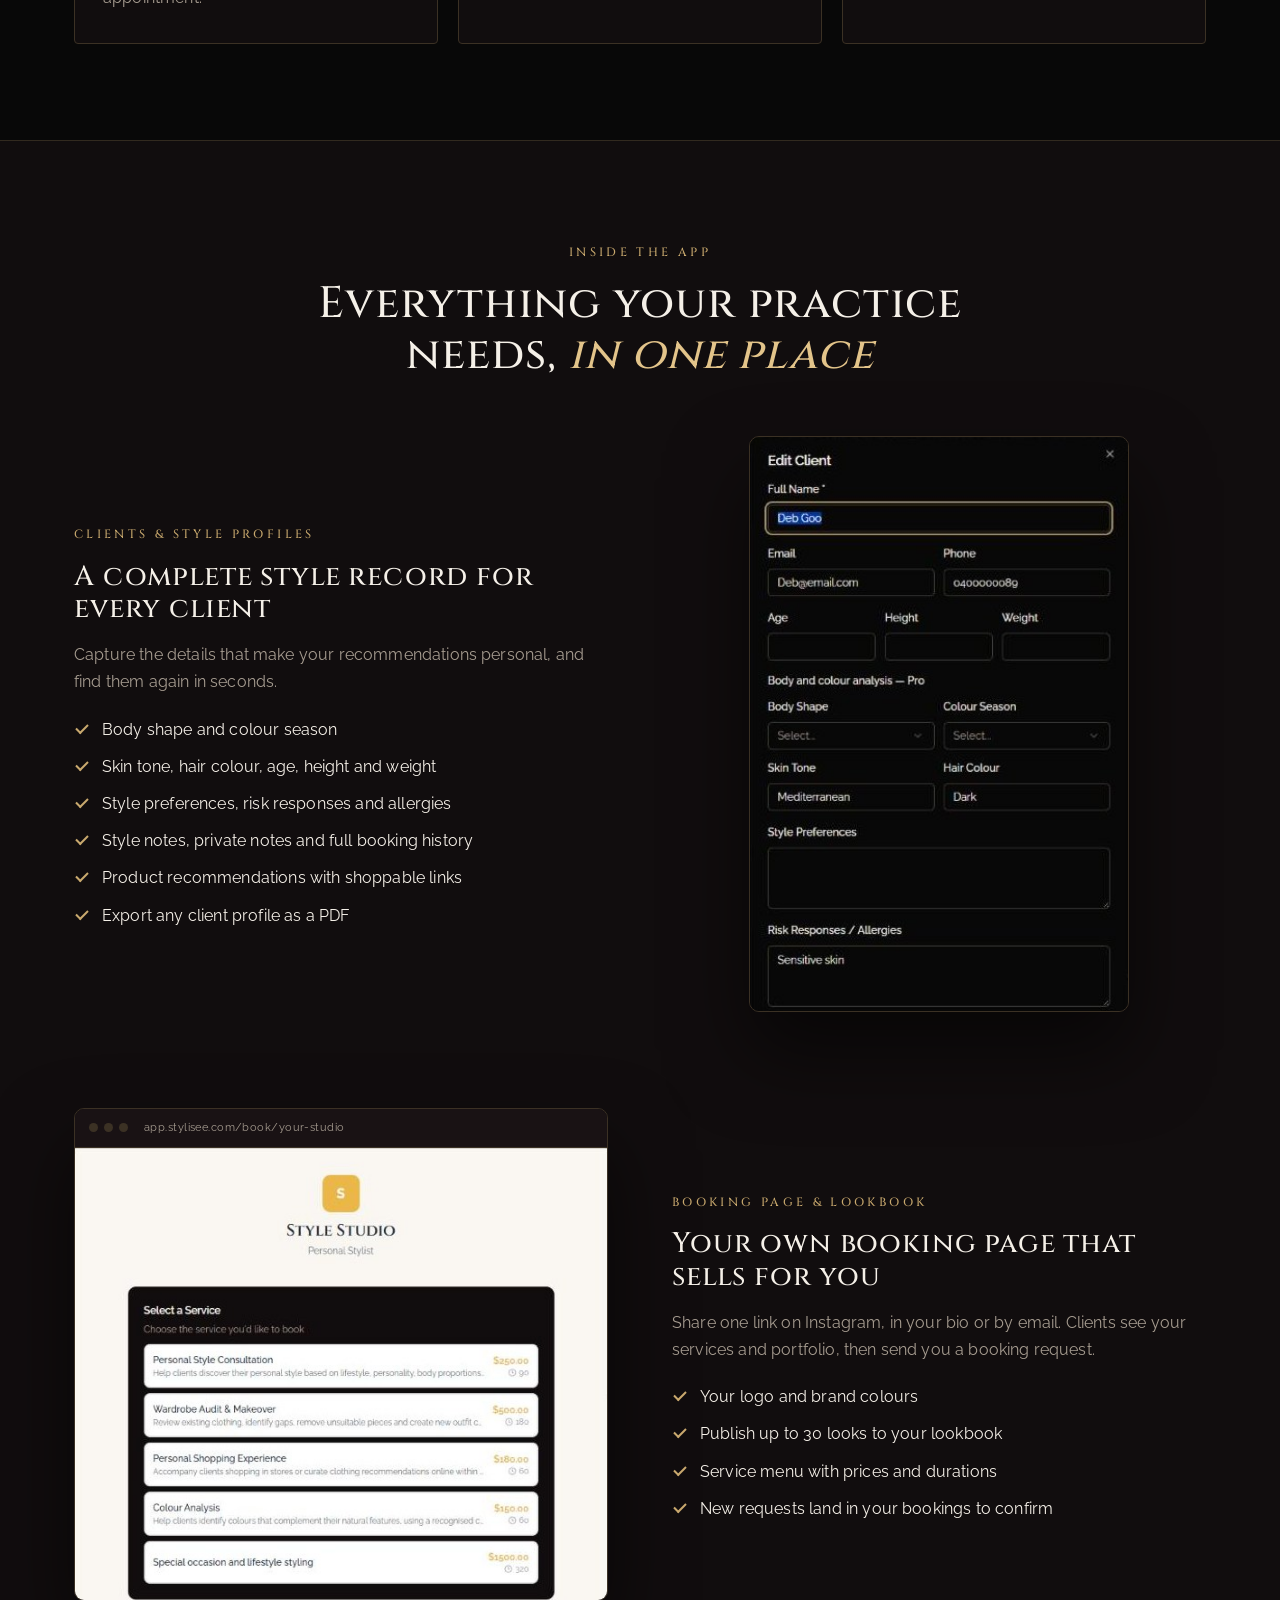
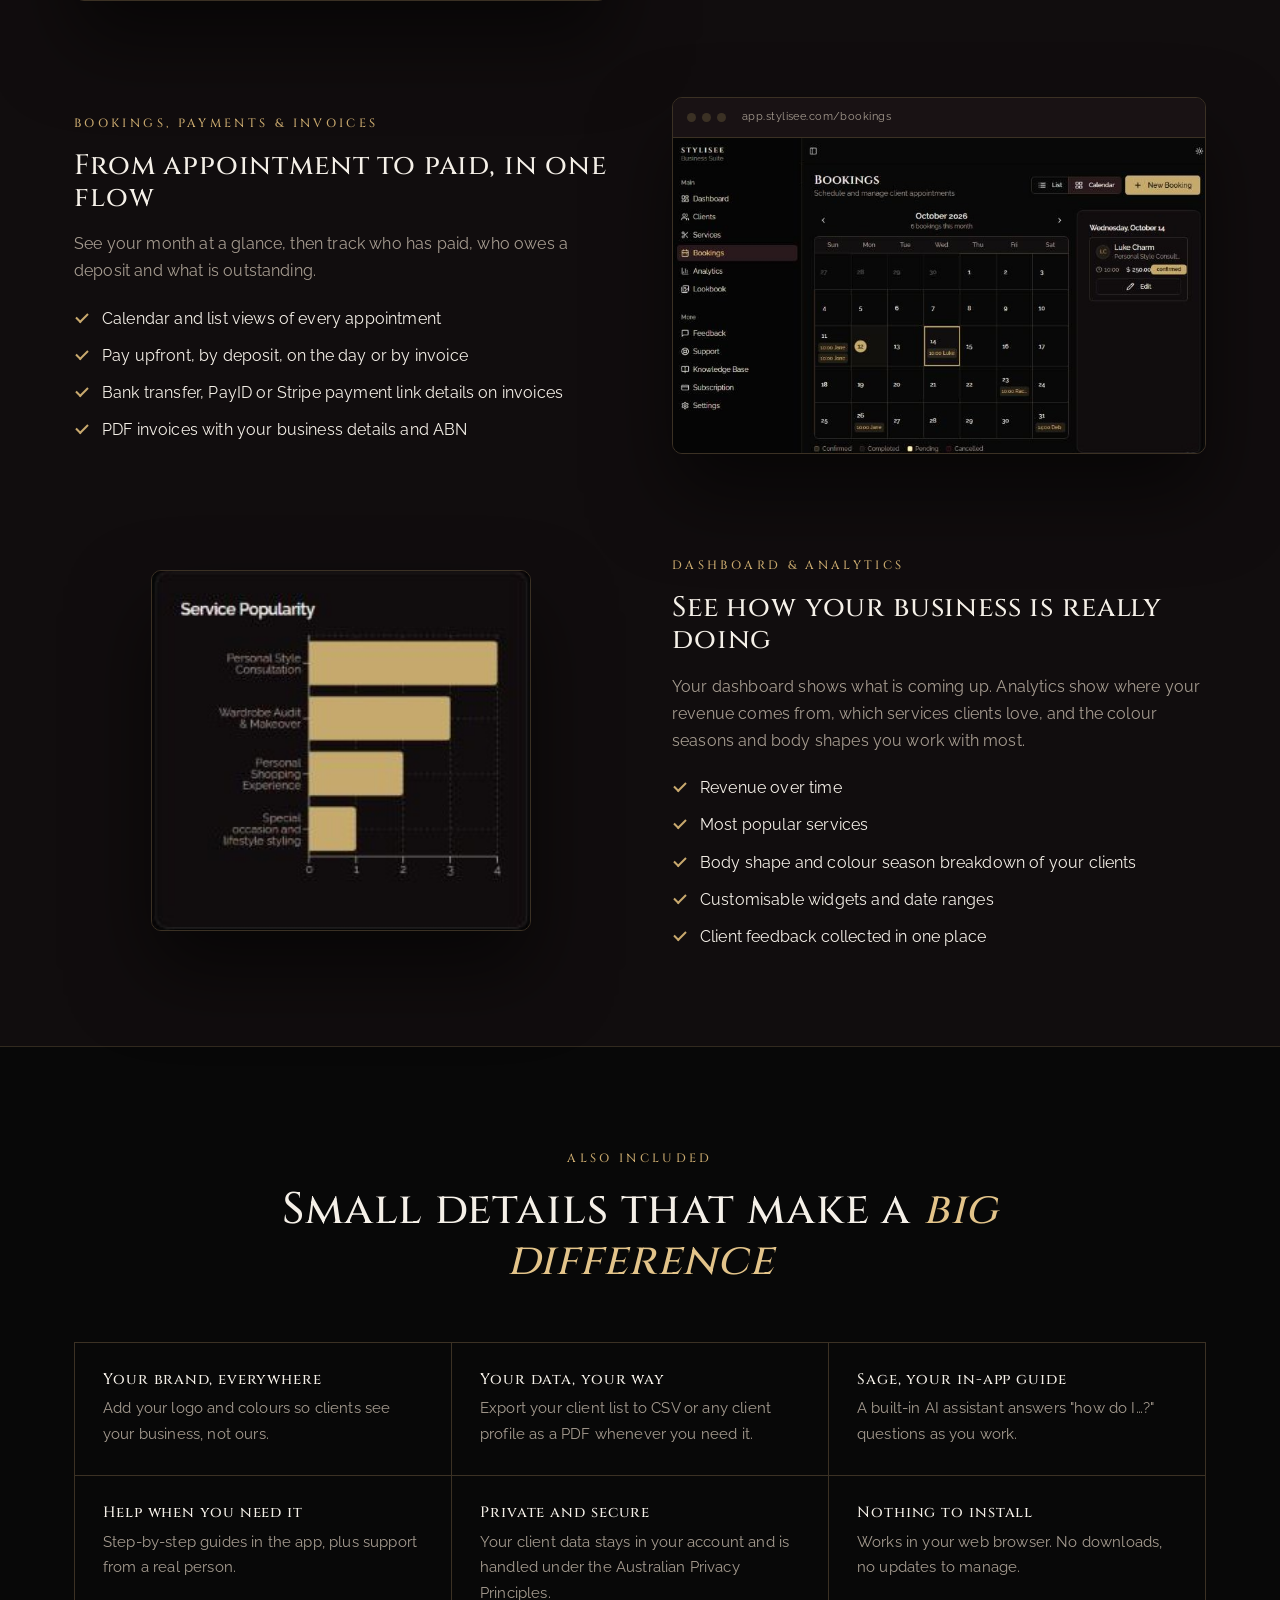
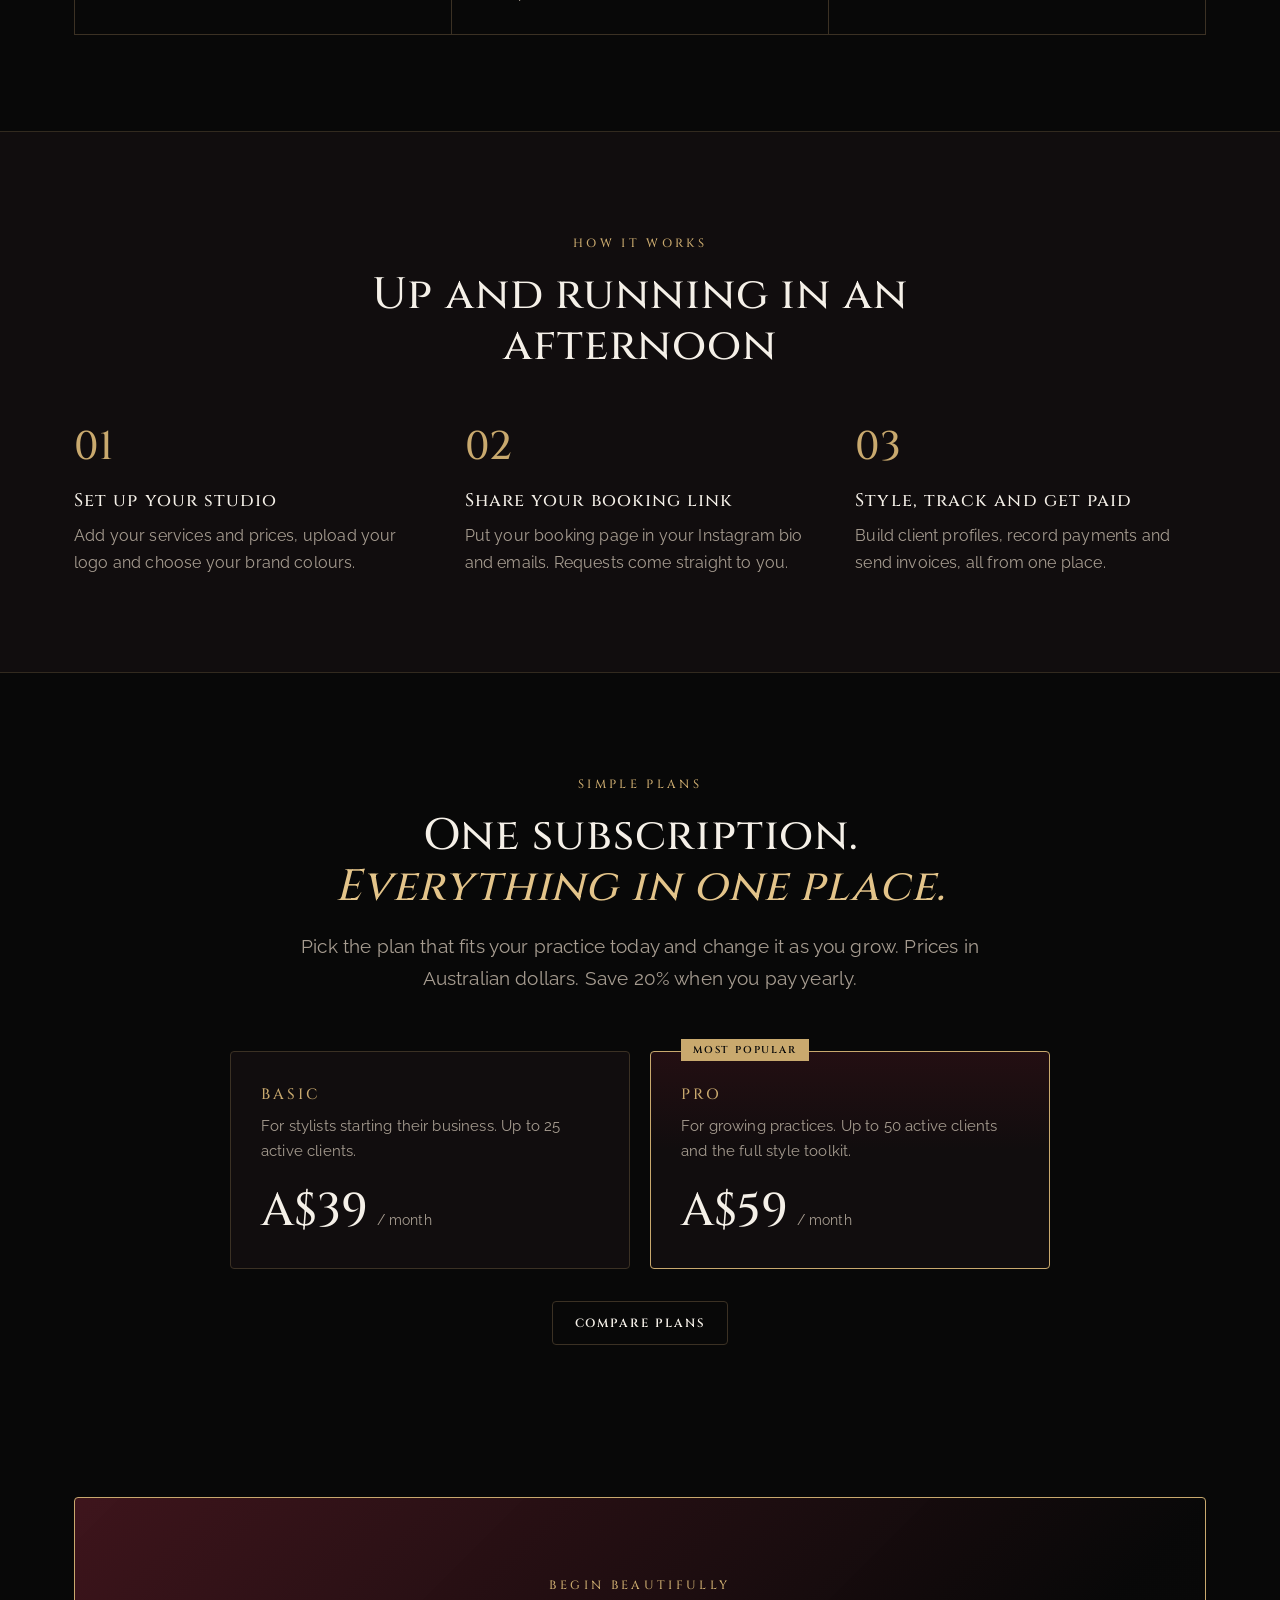
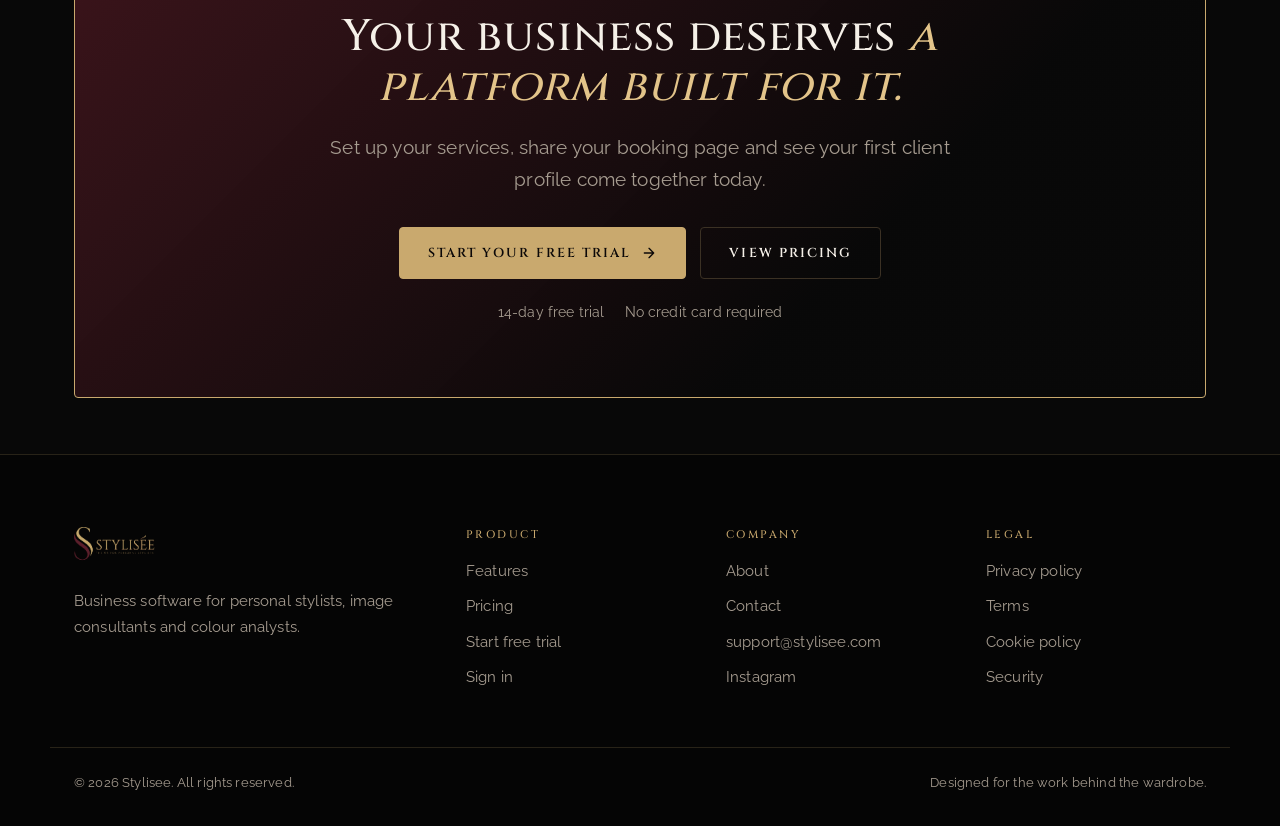
==== commit 41f762e6: "Add a value carousel to the home-page hero Five app screenshots, each with a benefit headline: know " ====
--- a/index.html
+++ b/index.html
@@ -11,8 +11,10 @@
 <meta property="og:description" content="Client style profiles, bookings, invoices and a branded booking page in one subscription app for stylists.">
 <meta property="og:image" content="https://stylisee.com/assets/images/hero-styling.png">
 <meta name="theme-color" content="#080808">
-<link rel="icon" href="/favicon.png">
-<link rel="stylesheet" href="/assets/site.css?v=20261012">
+<link rel="icon" href="/favicon.ico?v=2" sizes="any">
+<link rel="icon" type="image/png" href="/favicon.png?v=2">
+<link rel="apple-touch-icon" href="/favicon.png?v=2">
+<link rel="stylesheet" href="/assets/site.css?v=20261012b">
 </head>
 <body>
 <a class="skip-link" href="#main">Skip to content</a>
@@ -54,13 +56,39 @@
         </div>
       </div>
 
-      <figure class="shot-wrap">
-        <div class="shot">
-        <div class="shot-bar" aria-hidden="true"><i></i><i></i><i></i><span>app.stylisee.com/clients</span></div>
-        <img src="/assets/images/app/client-profile.jpg" width="778" height="520" alt="A client profile in the Stylisee app showing skin tone, hair colour, allergy notes and an upcoming wardrobe audit booking">
-        </div>
-        <figcaption class="shot-caption">Every client's details, style notes and bookings in one profile</figcaption>
-      </figure>
+      <section class="carousel" aria-roledescription="carousel" aria-label="What Stylisee does for your business">
+        <div class="shot carousel-frame">
+          <div class="shot-bar" aria-hidden="true"><i></i><i></i><i></i><span class="carousel-url">app.stylisee.com/clients</span></div>
+          <div class="carousel-track" aria-live="off">
+            <figure class="slide" role="group" aria-roledescription="slide" aria-label="1 of 5" data-url="app.stylisee.com/clients">
+              <div class="slide-media"><img src="/assets/images/app/client-profile.jpg" width="778" height="520" alt="A client profile showing skin tone, hair colour, allergy notes and an upcoming booking"></div>
+              <figcaption><strong>Know every client before they arrive</strong><span>Details, style notes, allergies and booking history in one profile.</span></figcaption>
+            </figure>
+            <figure class="slide" role="group" aria-roledescription="slide" aria-label="2 of 5" data-url="app.stylisee.com/clients">
+              <div class="slide-media"><img src="/assets/images/app/style-profile-form.jpg" width="364" height="552" loading="lazy" alt="The client form with body shape, colour season, skin tone and hair colour fields"></div>
+              <figcaption><strong>Record colour season and body shape</strong><span>The style details general booking apps have nowhere to keep.</span></figcaption>
+            </figure>
+            <figure class="slide" role="group" aria-roledescription="slide" aria-label="3 of 5" data-url="app.stylisee.com/book/your-studio">
+              <div class="slide-media"><img src="/assets/images/app/booking-page.jpg" width="589" height="500" loading="lazy" alt="A stylist's public booking page listing services with prices and durations"></div>
+              <figcaption><strong>Let clients book from your own page</strong><span>Share one link in your Instagram bio and requests come straight to you.</span></figcaption>
+            </figure>
+            <figure class="slide" role="group" aria-roledescription="slide" aria-label="4 of 5" data-url="app.stylisee.com/bookings">
+              <div class="slide-media"><img src="/assets/images/app/bookings-calendar.jpg" width="778" height="462" loading="lazy" alt="The bookings calendar showing a month of client appointments"></div>
+              <figcaption><strong>See your whole month at a glance</strong><span>Calendar and list views, with deposits and payments tracked on every booking.</span></figcaption>
+            </figure>
+            <figure class="slide" role="group" aria-roledescription="slide" aria-label="5 of 5" data-url="app.stylisee.com/analytics">
+              <div class="slide-media"><img src="/assets/images/app/service-popularity.jpg" width="272" height="258" loading="lazy" alt="An analytics chart ranking services by popularity"></div>
+              <figcaption><strong>Know which services clients love</strong><span>Revenue, popular services and your clients' colour seasons, charted for you.</span></figcaption>
+            </figure>
+          </div>
+        </div>
+        <div class="carousel-controls">
+          <button type="button" class="carousel-btn" data-carousel="prev" aria-label="Previous slide"><svg viewBox="0 0 24 24" fill="none" stroke="currentColor" stroke-width="2" stroke-linecap="round" stroke-linejoin="round" aria-hidden="true"><path d="m15 18-6-6 6-6"/></svg></button>
+          <div class="carousel-dots" role="group" aria-label="Choose a slide"></div>
+          <button type="button" class="carousel-btn" data-carousel="next" aria-label="Next slide"><svg viewBox="0 0 24 24" fill="none" stroke="currentColor" stroke-width="2" stroke-linecap="round" stroke-linejoin="round" aria-hidden="true"><path d="m9 18 6-6-6-6"/></svg></button>
+          <button type="button" class="carousel-btn carousel-pause" data-carousel="pause" aria-label="Pause slideshow"><svg class="icon-pause" viewBox="0 0 24 24" fill="currentColor" aria-hidden="true"><rect x="6" y="5" width="4" height="14" rx="1"/><rect x="14" y="5" width="4" height="14" rx="1"/></svg><svg class="icon-play" viewBox="0 0 24 24" fill="currentColor" aria-hidden="true"><path d="M8 5v14l11-7z"/></svg></button>
+        </div>
+      </section>
     </div>
   </section>
 
@@ -314,6 +342,6 @@
   </div>
 </footer>
 
-<script src="/assets/site.js?v=20261012" defer></script>
+<script src="/assets/site.js?v=20261012b" defer></script>
 </body>
 </html>
--- a/assets/site.css
+++ b/assets/site.css
@@ -136,6 +136,28 @@
 .shot-narrow { max-width: 380px; margin: 0 auto; }
 .shot-wrap { margin: 0; }
 .shot-caption { margin-top: 14px; color: var(--muted); font-size: 13px; text-align: center; }
+
+/* Hero value carousel: swipeable scroll-snap track, autoplay with pause, dots */
+.carousel { min-width: 0; }
+.carousel-track { display: flex; overflow-x: auto; scroll-snap-type: x mandatory; scroll-behavior: smooth; scrollbar-width: none; overscroll-behavior-x: contain; }
+.carousel-track::-webkit-scrollbar { display: none; }
+.slide { flex: 0 0 100%; margin: 0; scroll-snap-align: start; scroll-snap-stop: always; }
+.slide-media { position: relative; aspect-ratio: 778 / 520; background: var(--ink); overflow: hidden; }
+.slide-media img { position: absolute; inset: 0; width: 100%; height: 100%; object-fit: scale-down; }
+.slide figcaption { display: grid; gap: 4px; padding: 16px 20px 18px; border-top: 1px solid var(--line); background: var(--surface); }
+.slide figcaption strong { color: var(--gold-light); font: 500 15px/1.3 var(--serif); letter-spacing: 0.06em; }
+.slide figcaption span { color: var(--muted); font-size: 14px; line-height: 1.5; }
+.carousel-controls { display: flex; align-items: center; justify-content: center; gap: 10px; margin-top: 18px; }
+.carousel-btn { width: 40px; height: 40px; display: inline-grid; place-items: center; padding: 0; border: 1px solid var(--line); border-radius: 50%; background: var(--surface); color: var(--ivory); cursor: pointer; transition: border-color 0.2s, color 0.2s; }
+.carousel-btn:hover { border-color: var(--gold); color: var(--gold-light); }
+.carousel-btn svg { width: 16px; height: 16px; }
+.carousel-pause .icon-play, .carousel.paused .carousel-pause .icon-pause { display: none; }
+.carousel.paused .carousel-pause .icon-play { display: block; }
+.carousel-dots { display: flex; gap: 4px; }
+.carousel-dots button { width: 28px; height: 40px; display: grid; place-items: center; padding: 0; border: 0; background: none; cursor: pointer; }
+.carousel-dots button::before { content: ""; width: 8px; height: 8px; border-radius: 999px; background: var(--line); transition: width 0.25s, background 0.25s; }
+.carousel-dots button[aria-current="true"]::before { width: 22px; background: var(--gold); }
+@media (prefers-reduced-motion: reduce) { .carousel-track { scroll-behavior: auto; } }
 
 /* "Replaces" strip */
 .replace-strip { padding: 34px 0; border-top: 1px solid var(--line-soft); border-bottom: 1px solid var(--line-soft); background: var(--surface); }
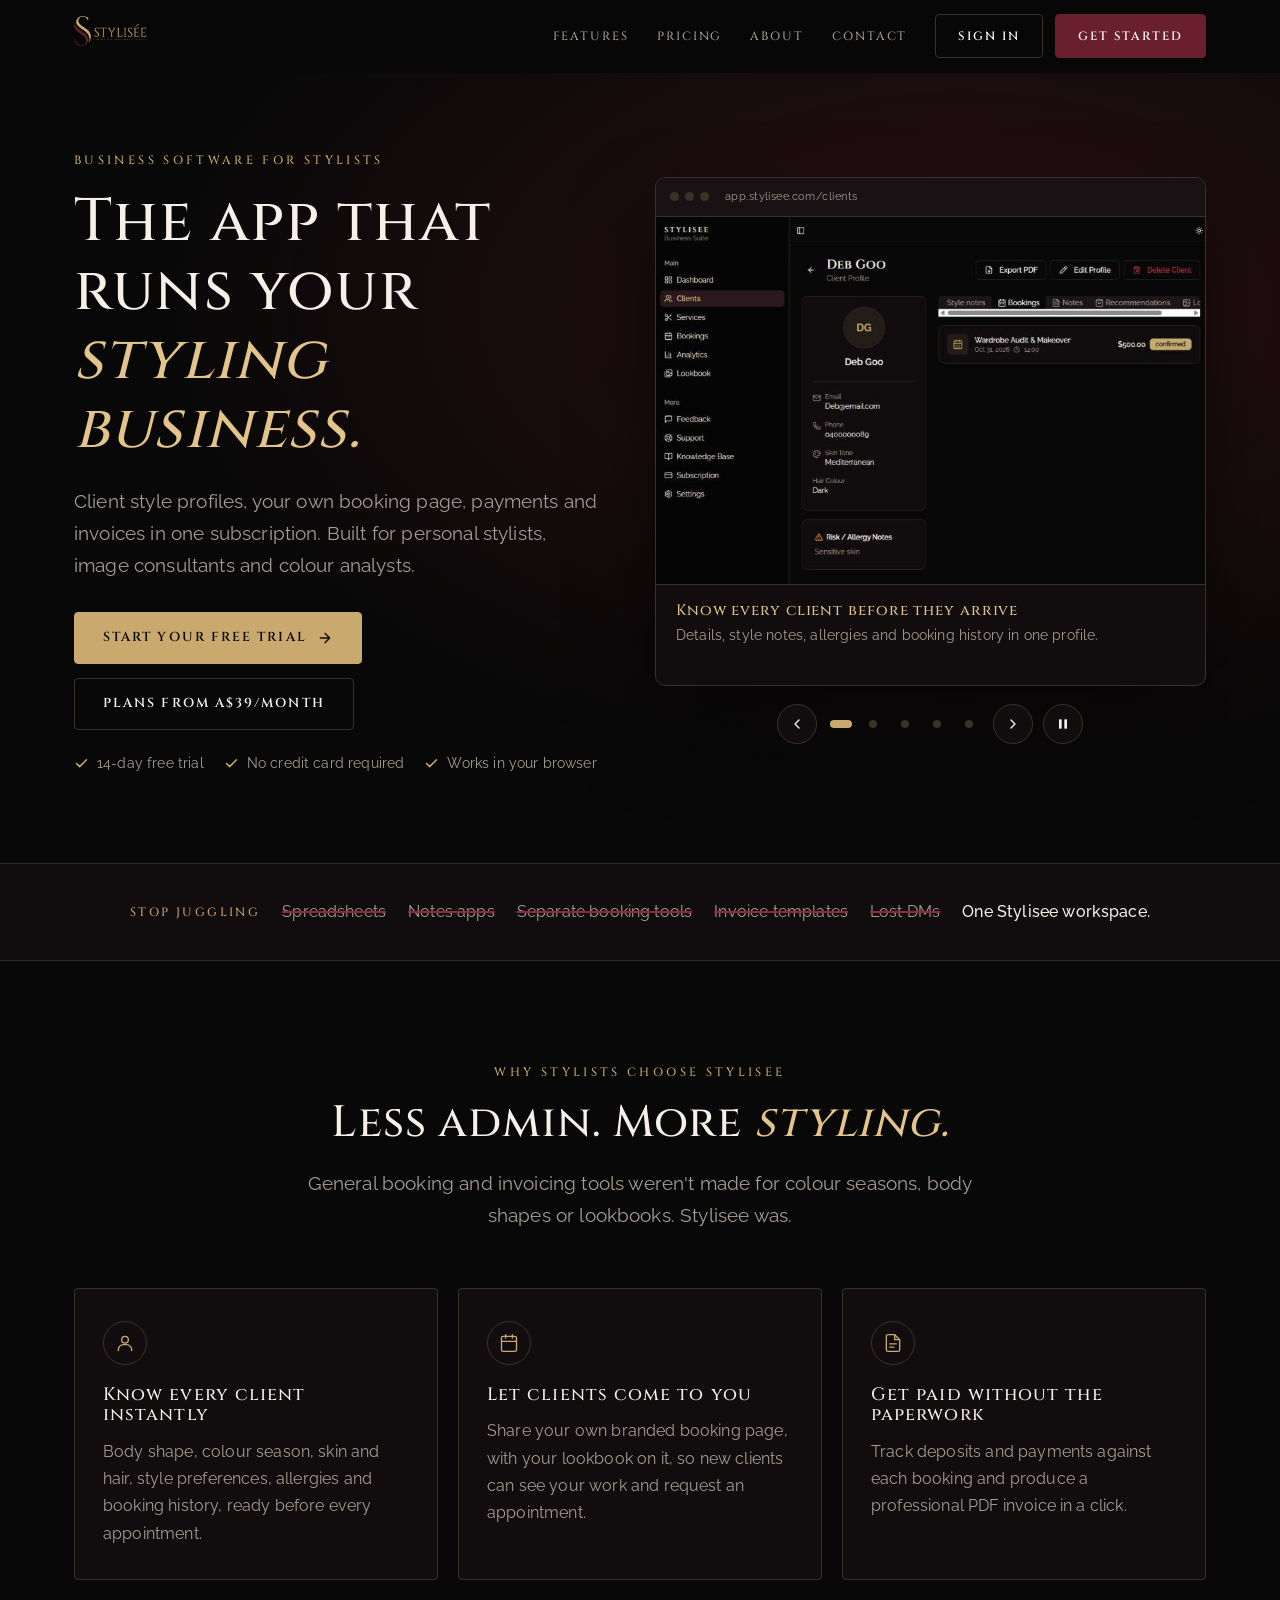
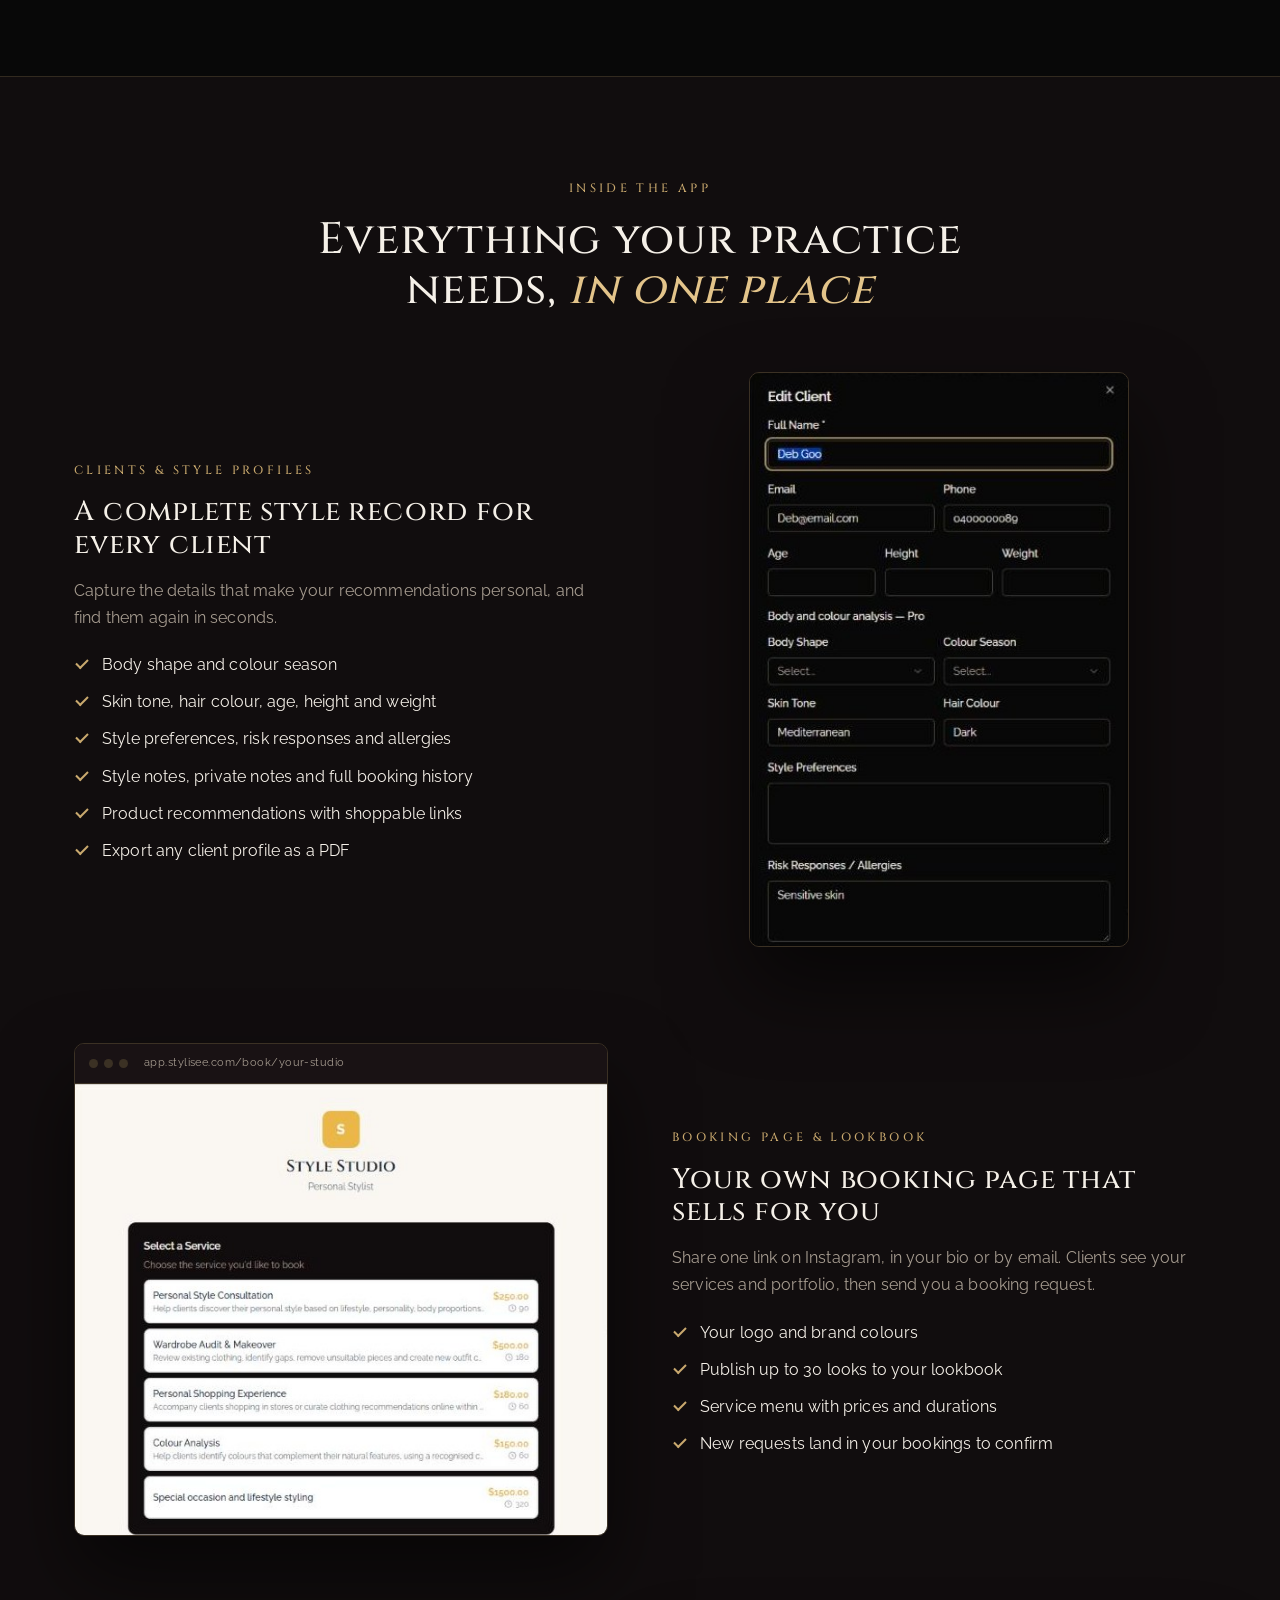
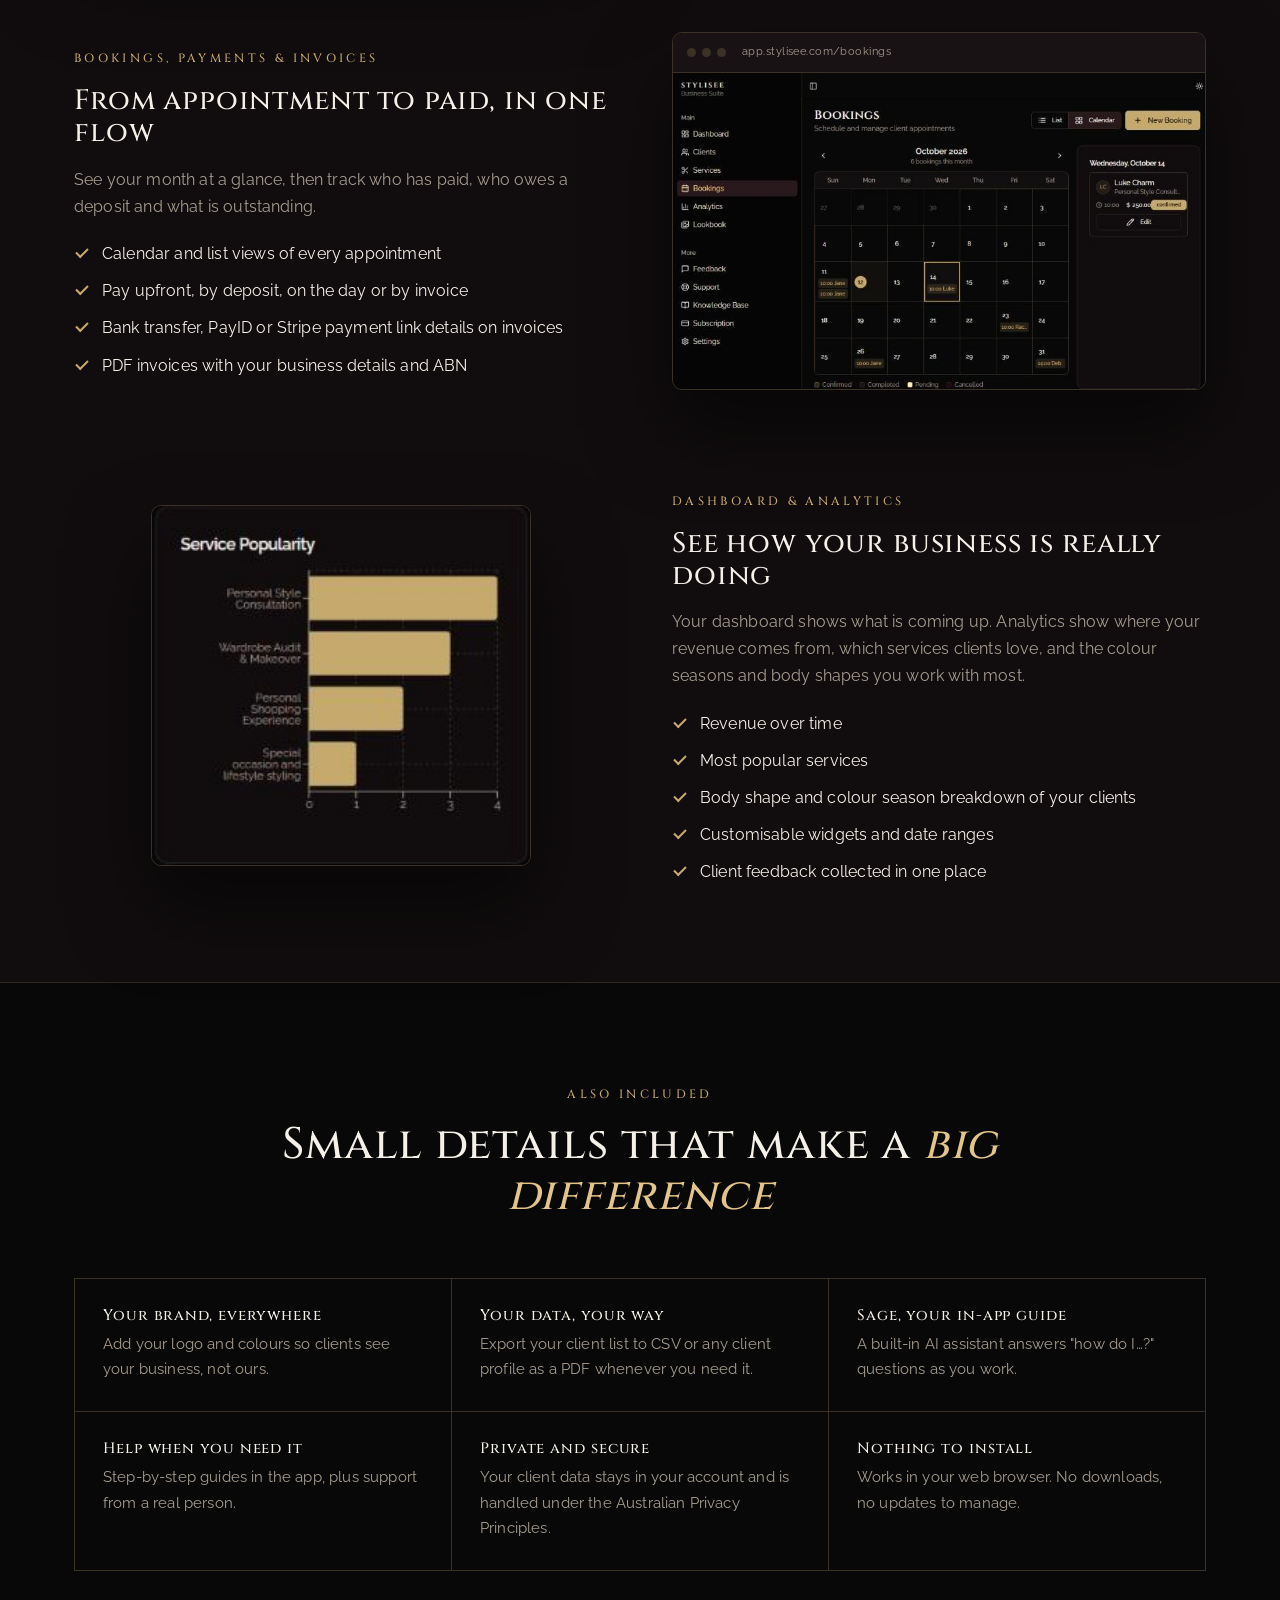
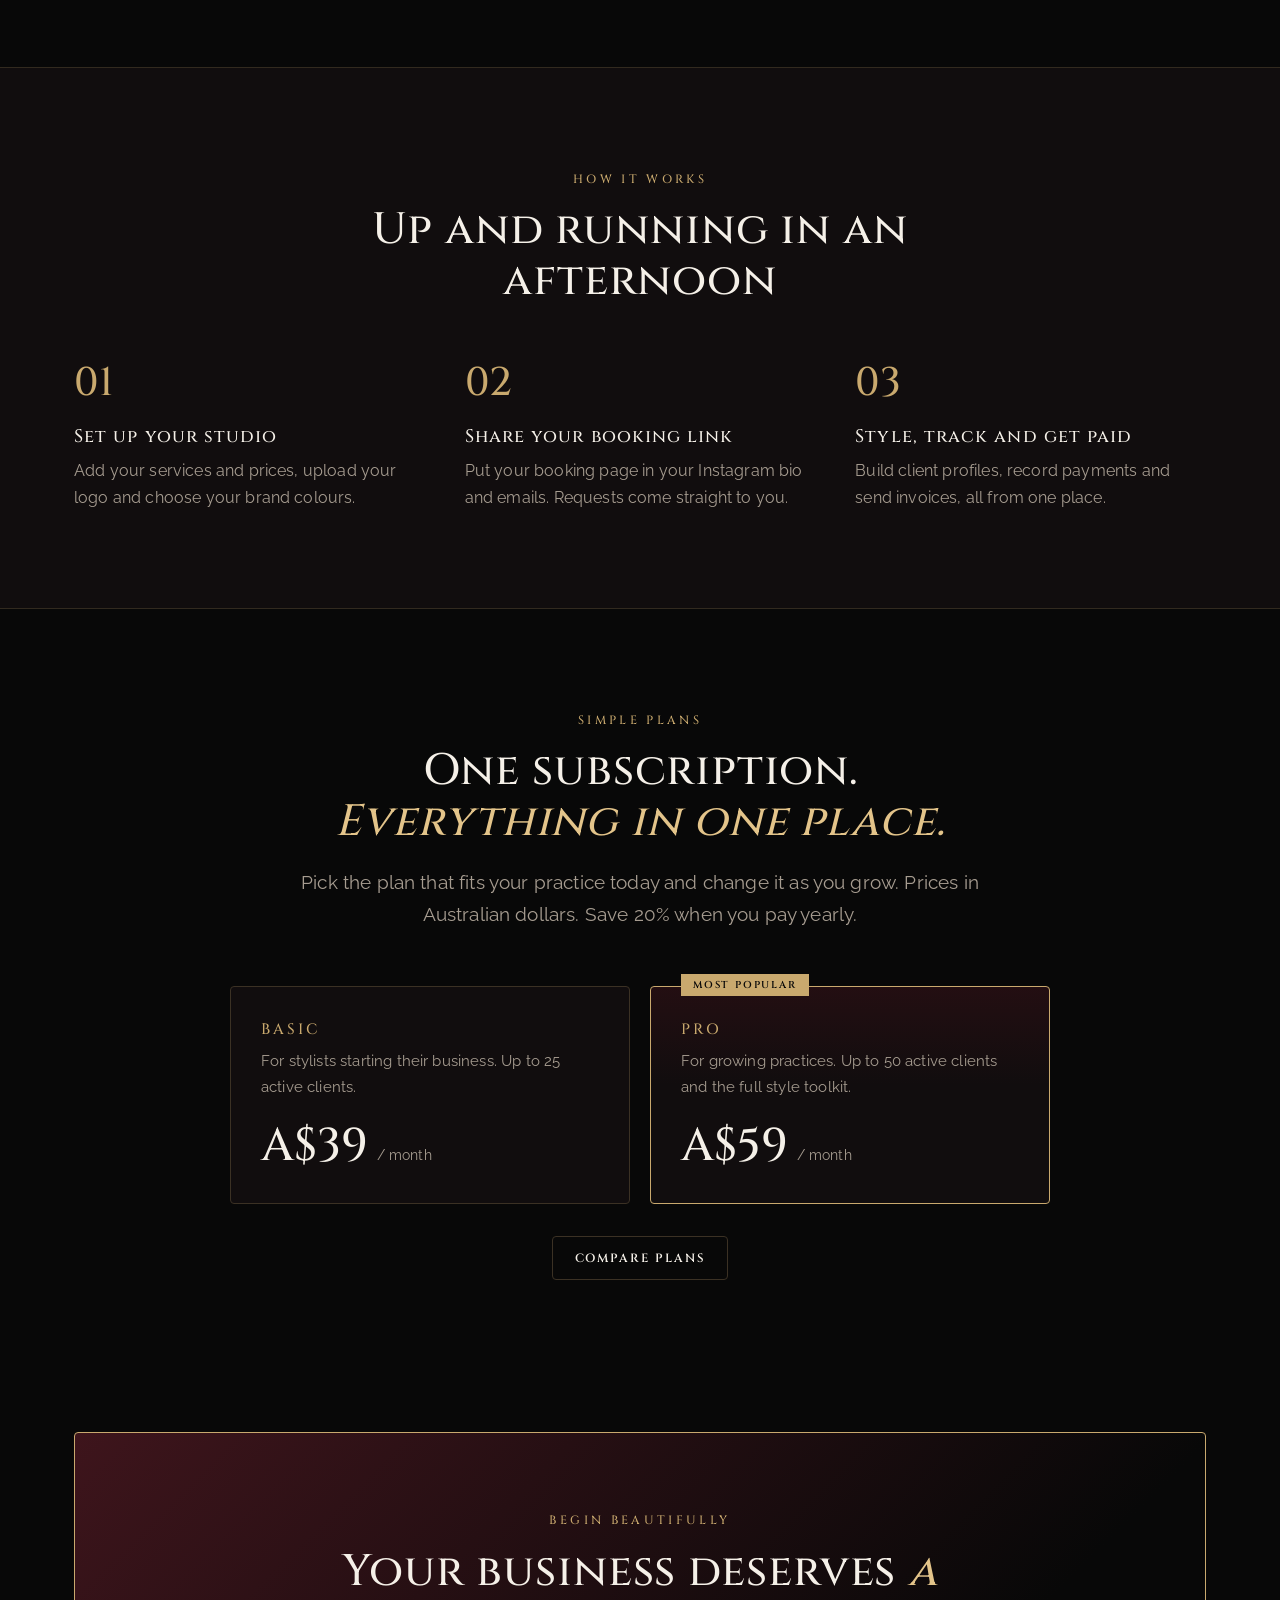
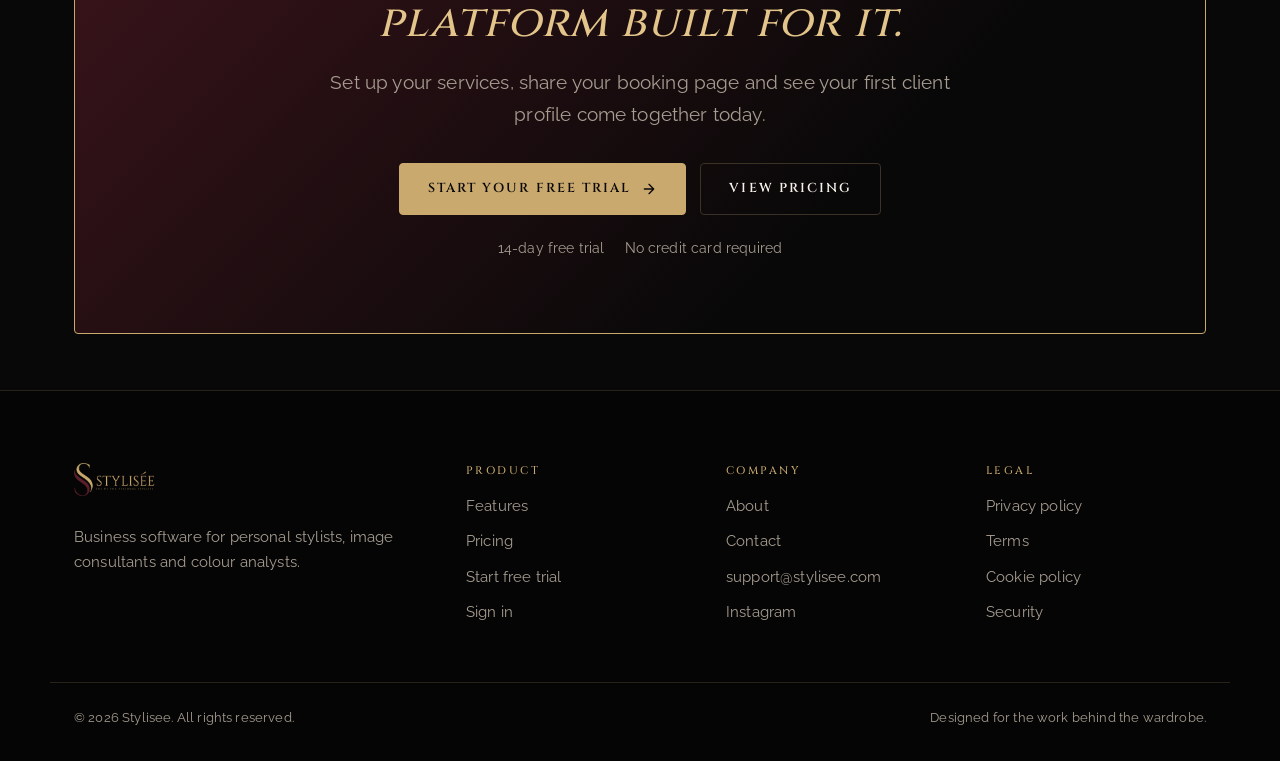
==== commit 087b73a7: "Shorten the hero text and speed up, share-proof and describe the site - Hero paragraph cut from 35 t" ====
--- a/index.html
+++ b/index.html
@@ -7,21 +7,62 @@
 <meta name="description" content="Stylisee is the subscription app that runs your styling business: client style profiles, bookings, invoices and a branded booking page in one place. Built for personal stylists, image consultants and colour analysts.">
 <link rel="canonical" href="https://stylisee.com/">
 <meta property="og:type" content="website">
+<meta property="og:site_name" content="Stylisee">
+<meta property="og:url" content="https://stylisee.com/">
+<meta property="og:image" content="https://stylisee.com/assets/images/stylisee-share.jpg">
+<meta property="og:image:width" content="1200">
+<meta property="og:image:height" content="630">
+<meta property="og:image:alt" content="Stylisee: the app that runs your styling business">
+<meta name="twitter:card" content="summary_large_image">
 <meta property="og:title" content="Stylisee — Business software for personal stylists">
 <meta property="og:description" content="Client style profiles, bookings, invoices and a branded booking page in one subscription app for stylists.">
-<meta property="og:image" content="https://stylisee.com/assets/images/hero-styling.png">
 <meta name="theme-color" content="#080808">
 <link rel="icon" href="/favicon.ico?v=2" sizes="any">
 <link rel="icon" type="image/png" href="/favicon.png?v=2">
 <link rel="apple-touch-icon" href="/favicon.png?v=2">
-<link rel="stylesheet" href="/assets/site.css?v=20261012b">
+<link rel="preconnect" href="https://fonts.googleapis.com">
+<link rel="preconnect" href="https://fonts.gstatic.com" crossorigin>
+<link rel="stylesheet" href="https://fonts.googleapis.com/css2?family=Cinzel:wght@400;500;600&family=Raleway:wght@300;400;500;600&display=swap">
+<link rel="stylesheet" href="/assets/site.css?v=20261012c">
+<script type="application/ld+json">
+{
+  "@context": "https://schema.org",
+  "@graph": [
+    {
+      "@type": "Organization",
+      "@id": "https://stylisee.com/#organization",
+      "name": "Stylisee",
+      "url": "https://stylisee.com/",
+      "logo": "https://stylisee.com/favicon.png",
+      "email": "support@stylisee.com",
+      "sameAs": ["https://instagram.com/stylisee.app"]
+    },
+    {
+      "@type": "SoftwareApplication",
+      "name": "Stylisee",
+      "url": "https://stylisee.com/",
+      "applicationCategory": "BusinessApplication",
+      "operatingSystem": "Web browser",
+      "description": "Business software for personal stylists, image consultants and colour analysts: client style profiles, a branded booking page, bookings, payments, invoices and analytics.",
+      "image": "https://stylisee.com/assets/images/stylisee-share.jpg",
+      "publisher": { "@id": "https://stylisee.com/#organization" },
+      "offers": [
+        { "@type": "Offer", "name": "Basic (monthly)", "price": "39.00", "priceCurrency": "AUD", "url": "https://stylisee.com/pricing/" },
+        { "@type": "Offer", "name": "Pro (monthly)", "price": "59.00", "priceCurrency": "AUD", "url": "https://stylisee.com/pricing/" },
+        { "@type": "Offer", "name": "Basic (yearly)", "price": "372.00", "priceCurrency": "AUD", "url": "https://stylisee.com/pricing/" },
+        { "@type": "Offer", "name": "Pro (yearly)", "price": "564.00", "priceCurrency": "AUD", "url": "https://stylisee.com/pricing/" }
+      ]
+    }
+  ]
+}
+</script>
 </head>
 <body>
 <a class="skip-link" href="#main">Skip to content</a>
 
 <header class="site-nav">
   <div class="nav-inner">
-    <a class="logo-link" href="/" aria-label="Stylisee home"><img src="/assets/images/stylisee-wordmark.png" alt="Stylisee" width="140" height="40"></a>
+    <a class="logo-link" href="/" aria-label="Stylisee home"><img src="/assets/images/stylisee-logo.png" alt="Stylisee" width="73" height="40"></a>
     <button class="menu-toggle" type="button" aria-expanded="false" aria-controls="site-menu" aria-label="Open navigation"><svg width="18" height="18" viewBox="0 0 24 24" fill="none" stroke="currentColor" stroke-width="2" stroke-linecap="round" aria-hidden="true"><path d="M4 6h16M4 12h16M4 18h16"/></svg></button>
     <nav class="nav-links" id="site-menu" aria-label="Main navigation">
       <a class="nav-link" href="/#features">Features</a>
@@ -44,7 +85,7 @@
       <div>
         <div class="eyebrow">Business software for stylists</div>
         <h1 id="hero-title">The app that runs your <em>styling business.</em></h1>
-        <p class="lead">Keep a complete style profile for every client and take bookings through your own branded booking page, with payments, invoices and analytics included. One subscription, built for personal stylists, image consultants and colour analysts.</p>
+        <p class="lead">Client style profiles, your own booking page, payments and invoices in one subscription. Built for personal stylists, image consultants and colour analysts.</p>
         <div class="hero-actions">
           <a class="btn btn-primary btn-lg" href="https://app.stylisee.com/sign-up">Start your free trial <svg viewBox="0 0 24 24" fill="none" stroke="currentColor" stroke-width="2" stroke-linecap="round" stroke-linejoin="round" aria-hidden="true"><path d="M5 12h14M12 5l7 7-7 7"/></svg></a>
           <a class="btn btn-outline btn-lg" href="/pricing/">Plans from A$39/month</a>
@@ -61,7 +102,7 @@
           <div class="shot-bar" aria-hidden="true"><i></i><i></i><i></i><span class="carousel-url">app.stylisee.com/clients</span></div>
           <div class="carousel-track" aria-live="off">
             <figure class="slide" role="group" aria-roledescription="slide" aria-label="1 of 5" data-url="app.stylisee.com/clients">
-              <div class="slide-media"><img src="/assets/images/app/client-profile.jpg" width="778" height="520" alt="A client profile showing skin tone, hair colour, allergy notes and an upcoming booking"></div>
+              <div class="slide-media"><img src="/assets/images/app/client-profile.jpg" width="778" height="520" fetchpriority="high" alt="A client profile showing skin tone, hair colour, allergy notes and an upcoming booking"></div>
               <figcaption><strong>Know every client before they arrive</strong><span>Details, style notes, allergies and booking history in one profile.</span></figcaption>
             </figure>
             <figure class="slide" role="group" aria-roledescription="slide" aria-label="2 of 5" data-url="app.stylisee.com/clients">
@@ -305,7 +346,7 @@
 <footer class="site-footer">
   <div class="container footer-grid">
     <div>
-      <img class="footer-logo" src="/assets/images/stylisee-wordmark.png" alt="Stylisee" width="154" height="44">
+      <img class="footer-logo" src="/assets/images/stylisee-logo.png" alt="Stylisee" width="81" height="44" loading="lazy">
       <p class="footer-copy">Business software for personal stylists, image consultants and colour analysts.</p>
     </div>
     <div>
@@ -342,6 +383,6 @@
   </div>
 </footer>
 
-<script src="/assets/site.js?v=20261012b" defer></script>
+<script src="/assets/site.js?v=20261012c" defer></script>
 </body>
 </html>
--- a/assets/site.css
+++ b/assets/site.css
@@ -2,7 +2,6 @@
    Edit here; pages reference this file as /assets/site.css?v=YYYYMMDD.
    Bump the ?v= value in every page after editing, because .htaccess caches CSS for a year. */
 
-@import url("https://fonts.googleapis.com/css2?family=Cinzel:wght@400;500;600&family=Raleway:wght@300;400;500;600&display=swap");
 
 :root {
   --ink: #080808;
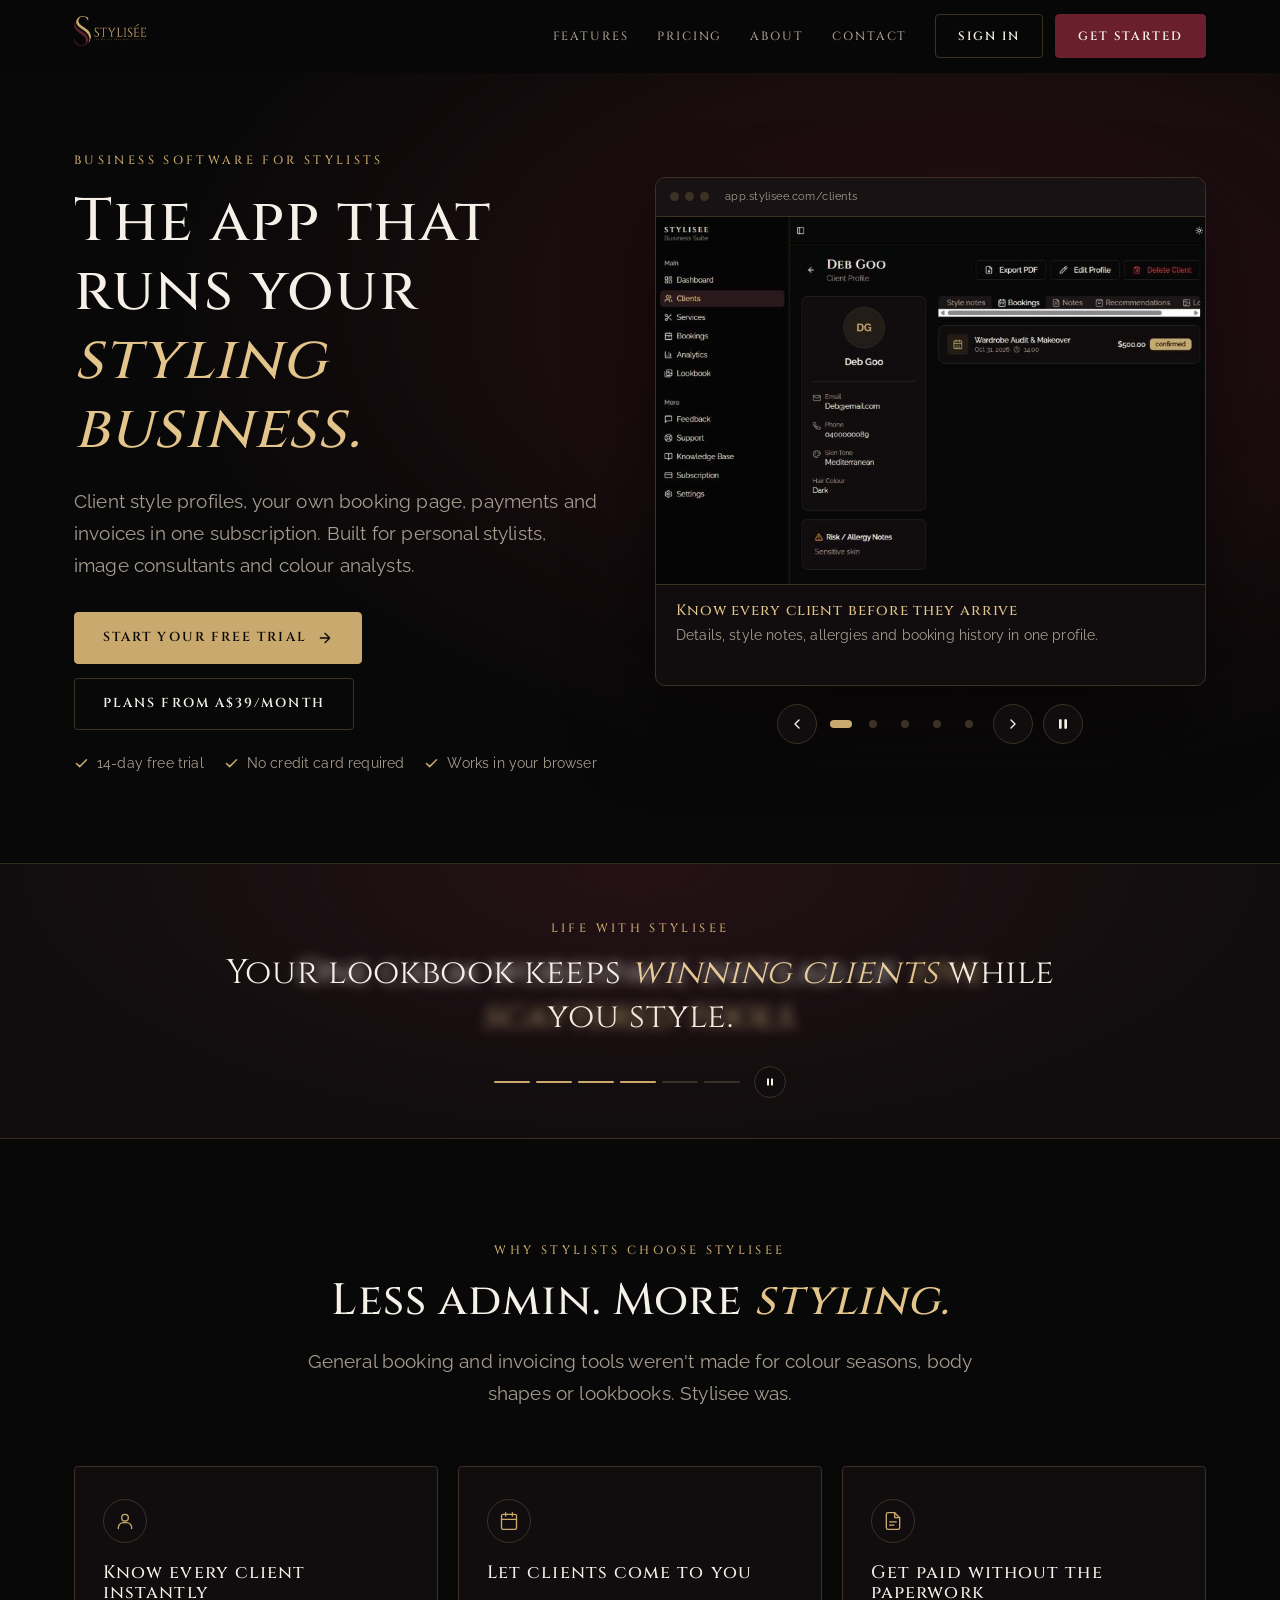
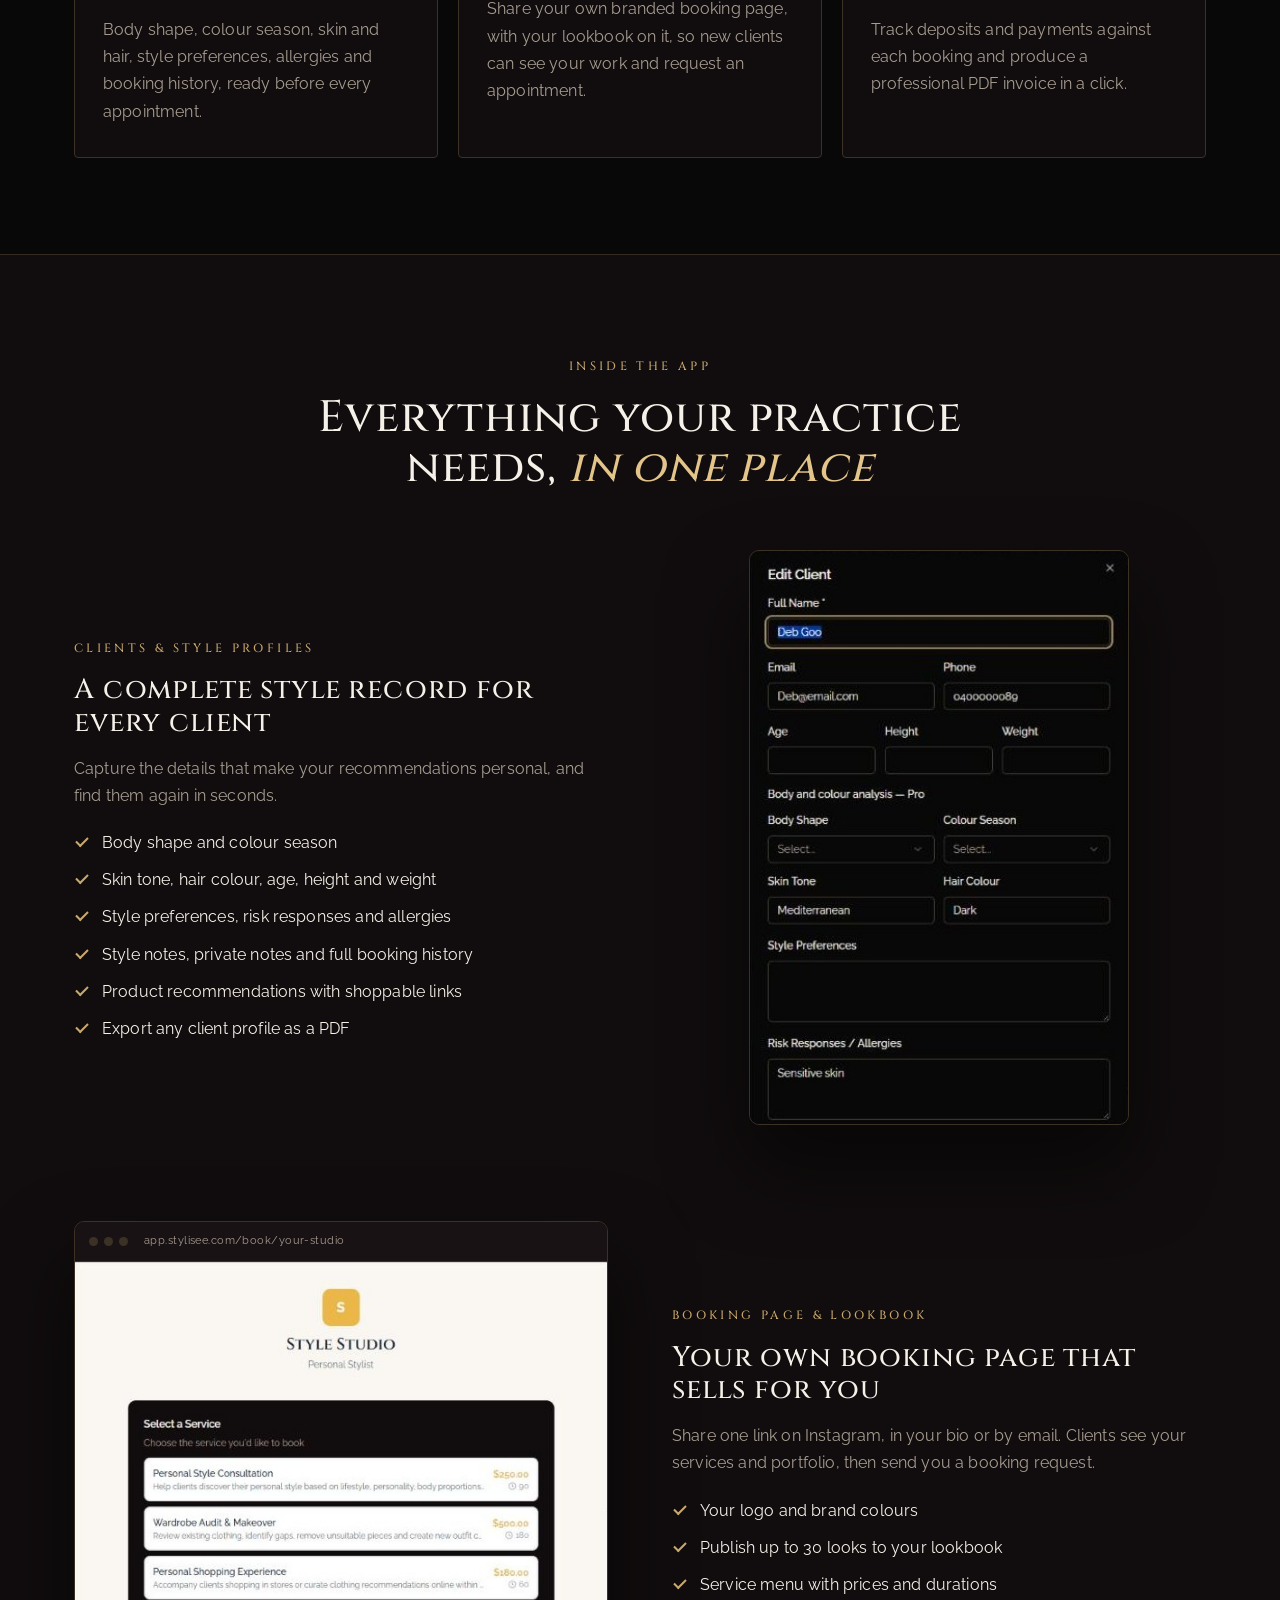
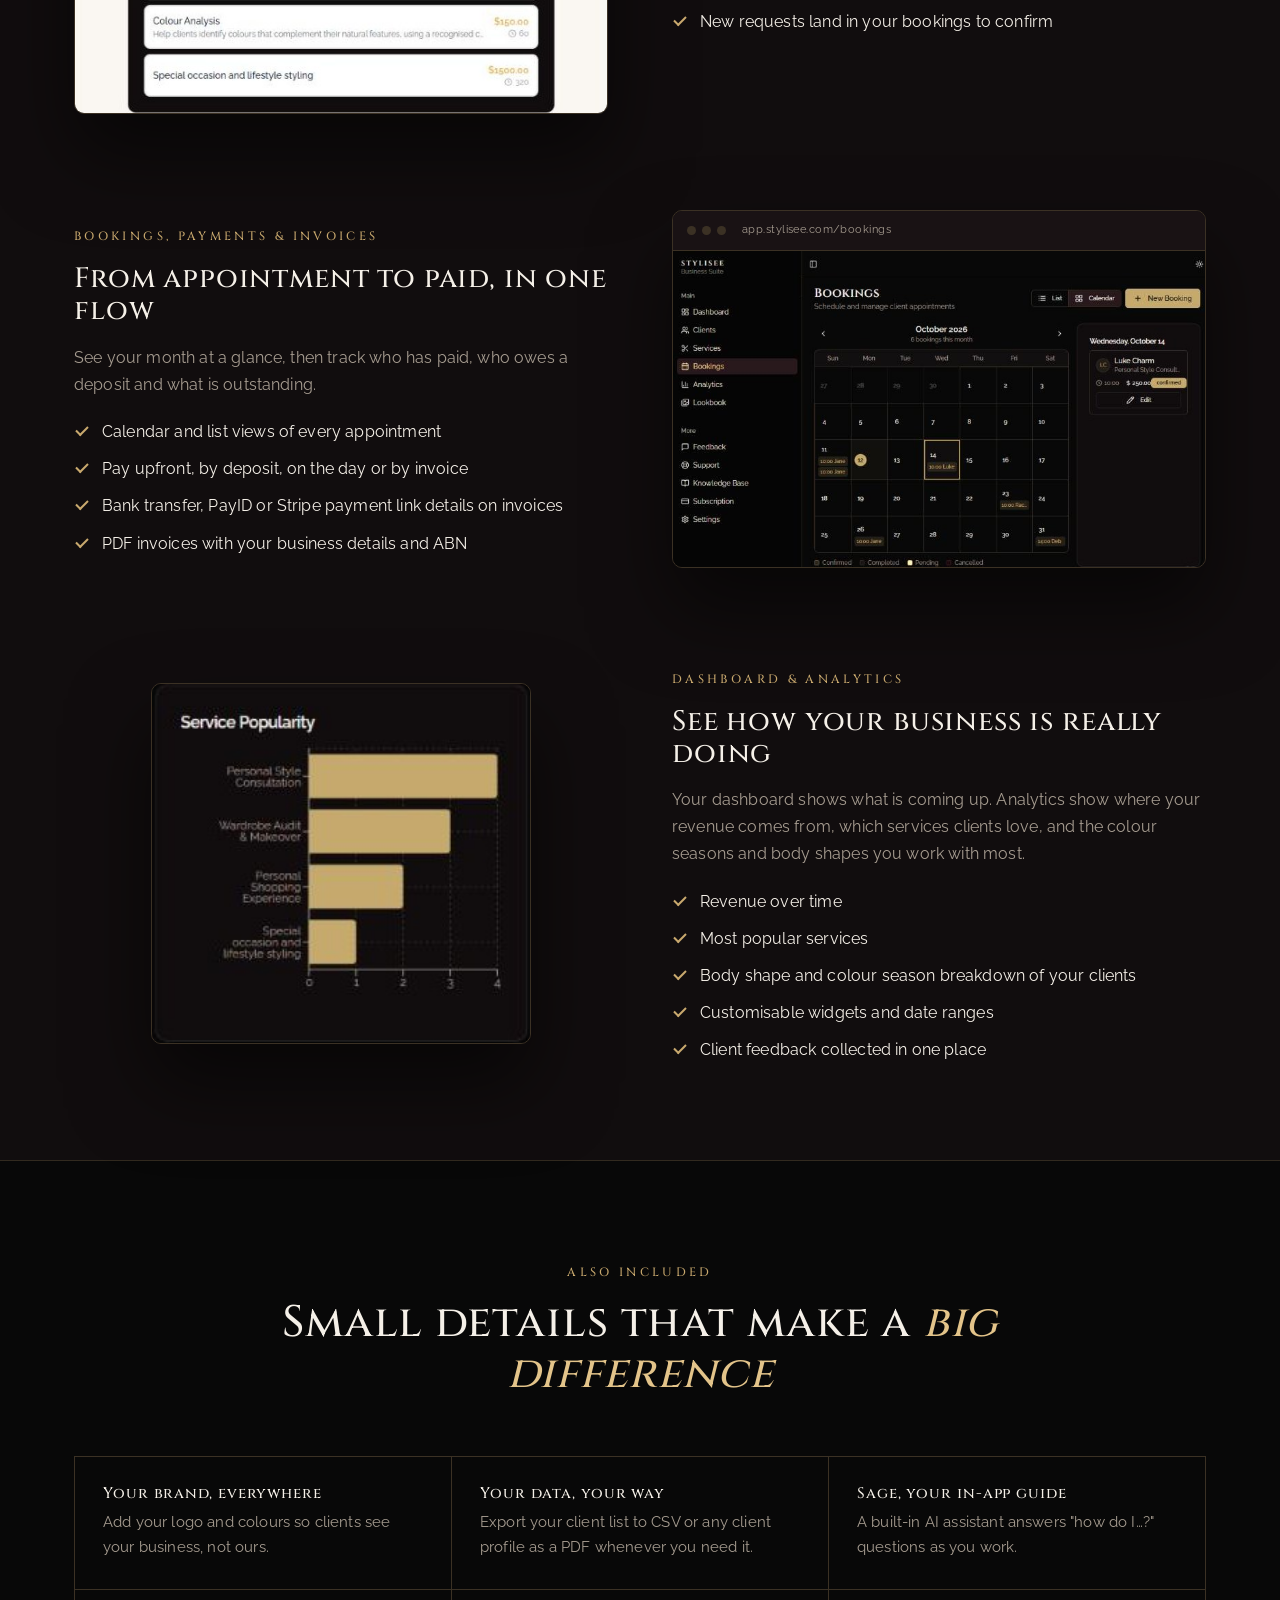
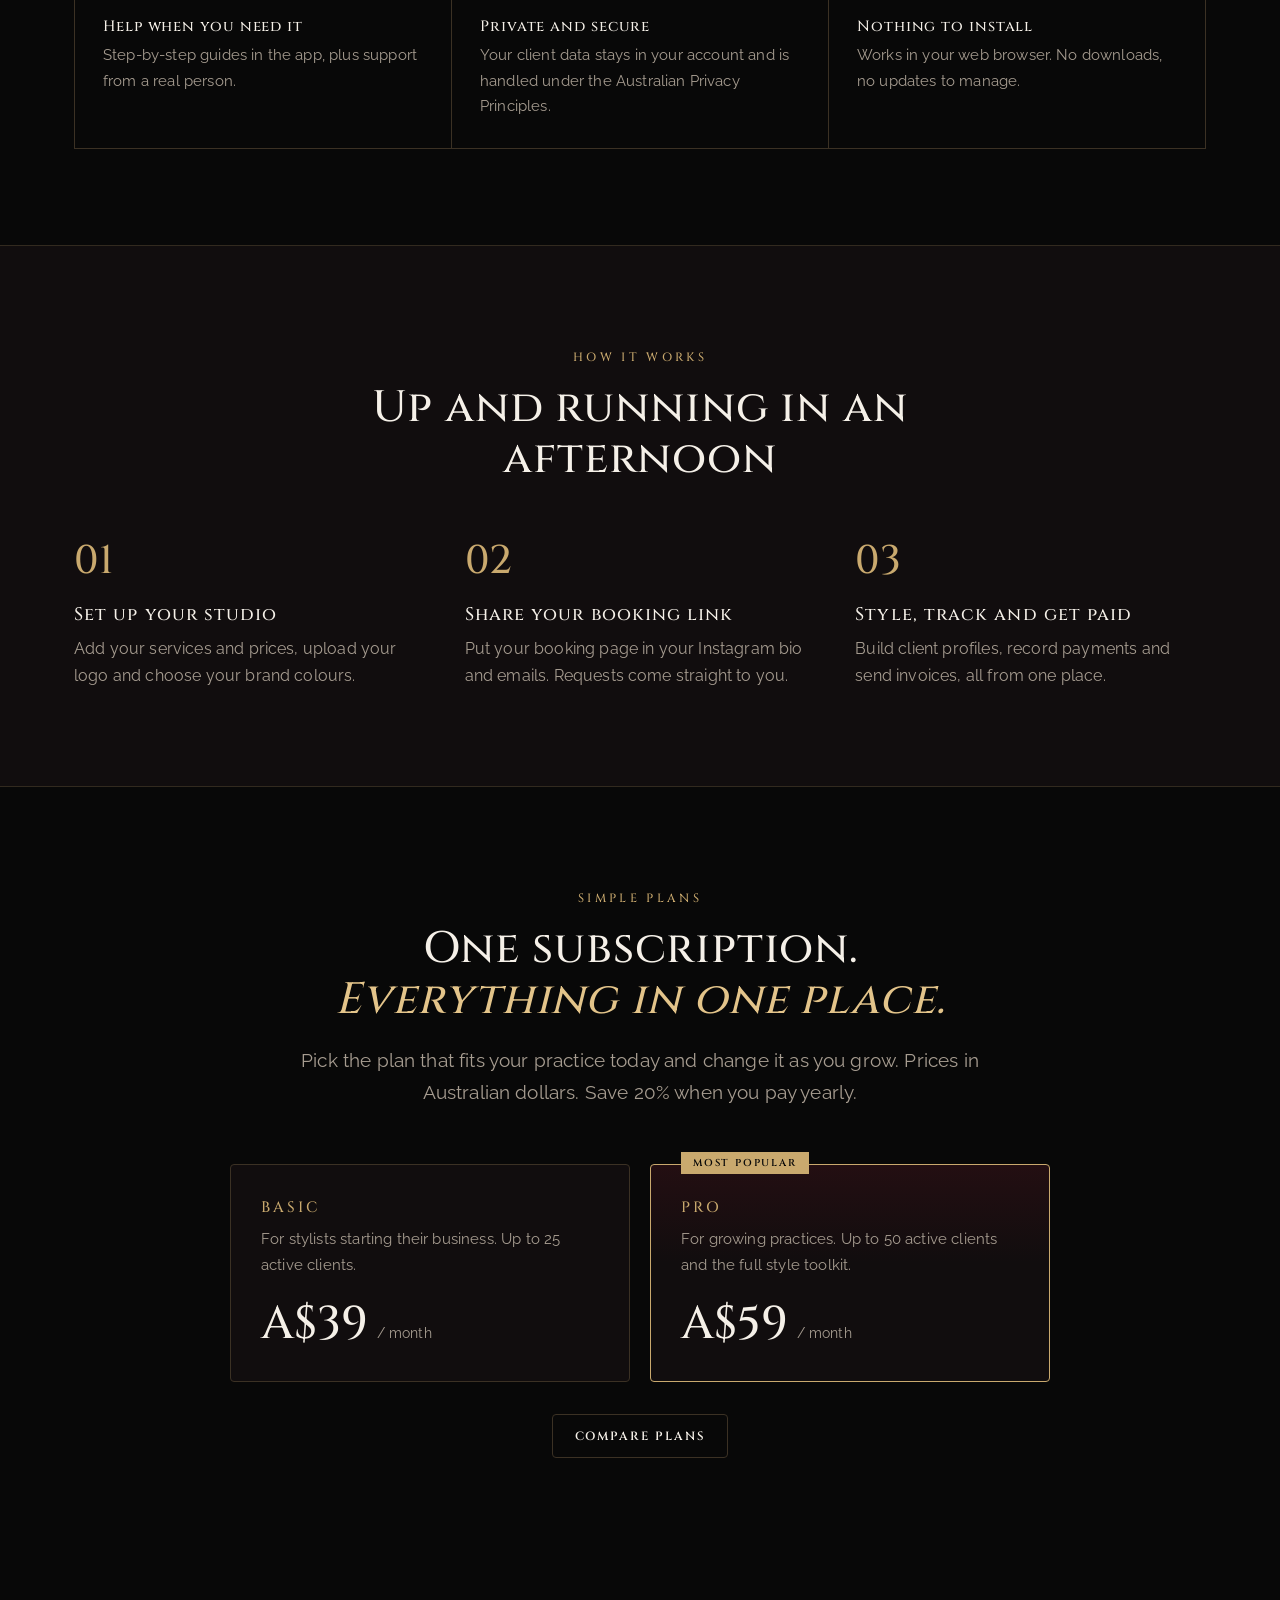
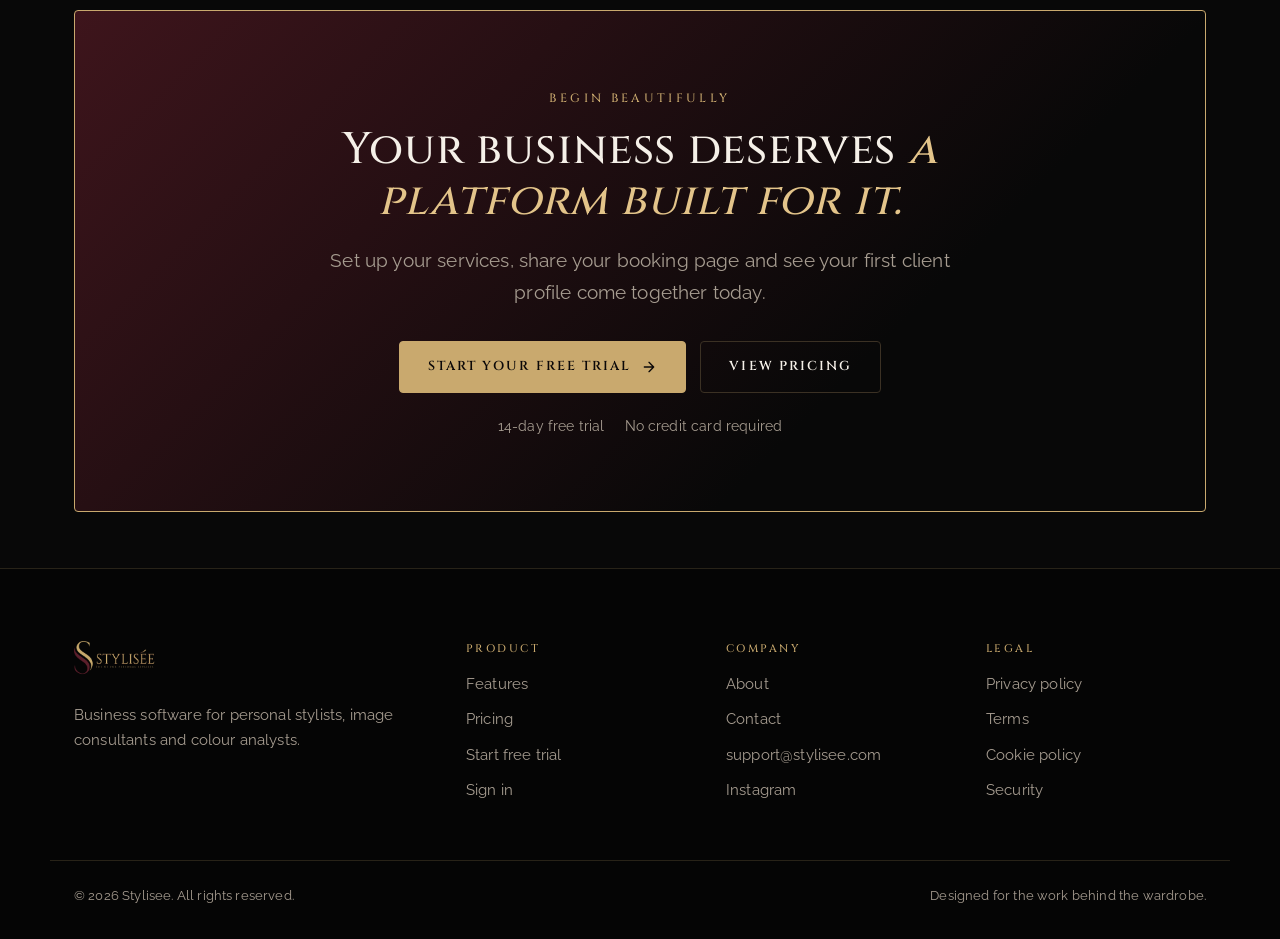
==== commit 4893b932: "Replace the "Stop juggling" strip with rotating value statements One outcome-focused statement at a " ====
--- a/index.html
+++ b/index.html
@@ -23,7 +23,7 @@
 <link rel="preconnect" href="https://fonts.googleapis.com">
 <link rel="preconnect" href="https://fonts.gstatic.com" crossorigin>
 <link rel="stylesheet" href="https://fonts.googleapis.com/css2?family=Cinzel:wght@400;500;600&family=Raleway:wght@300;400;500;600&display=swap">
-<link rel="stylesheet" href="/assets/site.css?v=20261012c">
+<link rel="stylesheet" href="/assets/site.css?v=20261014a">
 <script type="application/ld+json">
 {
   "@context": "https://schema.org",
@@ -133,18 +133,24 @@
     </div>
   </section>
 
-  <!-- 2. What it replaces -->
-  <div class="replace-strip">
-    <div class="container replace-inner">
-      <span>Stop juggling</span>
-      <span class="replace-item">Spreadsheets</span>
-      <span class="replace-item">Notes apps</span>
-      <span class="replace-item">Separate booking tools</span>
-      <span class="replace-item">Invoice templates</span>
-      <span class="replace-item">Lost DMs</span>
-      <span class="replace-result">One Stylisee workspace.</span>
-    </div>
-  </div>
+  <!-- 2. Value statements: what changes for the stylist (outcomes, not features) -->
+  <section class="value-strip" aria-roledescription="carousel" aria-label="What changes with Stylisee">
+    <div class="container value-inner">
+      <div class="eyebrow">Life with Stylisee</div>
+      <div class="value-stage" aria-live="off">
+        <p class="value-line" role="group" aria-roledescription="slide" aria-label="1 of 6">One calm workspace instead of <em>five scattered tools.</em></p>
+        <p class="value-line" role="group" aria-roledescription="slide" aria-label="2 of 6">Admin stops eating into <em>your evenings.</em></p>
+        <p class="value-line" role="group" aria-roledescription="slide" aria-label="3 of 6">Clients get a <em>polished experience,</em> first click to final invoice.</p>
+        <p class="value-line" role="group" aria-roledescription="slide" aria-label="4 of 6">Your lookbook keeps <em>winning clients</em> while you style.</p>
+        <p class="value-line" role="group" aria-roledescription="slide" aria-label="5 of 6">What you're owed is <em>never a mystery.</em></p>
+        <p class="value-line" role="group" aria-roledescription="slide" aria-label="6 of 6">Decide what to offer with <em>data, not guesswork.</em></p>
+      </div>
+      <div class="value-controls">
+        <div class="value-progress" role="group" aria-label="Choose a statement"></div>
+        <button type="button" class="carousel-btn value-pause" aria-label="Pause statements"><svg class="icon-pause" viewBox="0 0 24 24" fill="currentColor" aria-hidden="true"><rect x="6" y="5" width="4" height="14" rx="1"/><rect x="14" y="5" width="4" height="14" rx="1"/></svg><svg class="icon-play" viewBox="0 0 24 24" fill="currentColor" aria-hidden="true"><path d="M8 5v14l11-7z"/></svg></button>
+      </div>
+    </div>
+  </section>
 
   <!-- 3. Outcomes -->
   <section class="section" aria-labelledby="why-title">
@@ -383,6 +389,6 @@
   </div>
 </footer>
 
-<script src="/assets/site.js?v=20261012c" defer></script>
+<script src="/assets/site.js?v=20261014a" defer></script>
 </body>
 </html>
--- a/assets/site.css
+++ b/assets/site.css
@@ -158,12 +158,35 @@
 .carousel-dots button[aria-current="true"]::before { width: 22px; background: var(--gold); }
 @media (prefers-reduced-motion: reduce) { .carousel-track { scroll-behavior: auto; } }
 
-/* "Replaces" strip */
-.replace-strip { padding: 34px 0; border-top: 1px solid var(--line-soft); border-bottom: 1px solid var(--line-soft); background: var(--surface); }
-.replace-inner { display: flex; flex-wrap: wrap; align-items: center; justify-content: center; gap: 14px 22px; text-align: center; }
-.replace-inner > span:first-child { color: var(--gold); font: 500 12px/1.4 var(--serif); letter-spacing: 0.2em; text-transform: uppercase; }
-.replace-item { color: var(--muted); text-decoration: line-through; text-decoration-color: var(--burgundy-bright); text-decoration-thickness: 2px; }
-.replace-result { color: var(--ivory); font-weight: 500; }
+/* Value strip: rotating outcome statements. Lines stack in one grid cell so the height
+   never jumps; the active progress bar's fill animation drives the timing (see site.js). */
+.value-strip { padding: 56px 0 40px; border-top: 1px solid var(--line-soft); border-bottom: 1px solid var(--line-soft); background: radial-gradient(ellipse at 50% 0%, rgba(106, 31, 44, 0.22), transparent 70%), var(--surface); }
+.value-inner { display: flex; flex-direction: column; align-items: center; text-align: center; }
+.value-inner .eyebrow { margin-bottom: 14px; }
+.value-stage { display: grid; width: 100%; max-width: 860px; }
+.value-line { grid-area: 1 / 1; align-self: center; margin: 0; font: 400 clamp(22px, 3vw, 34px)/1.3 var(--serif); letter-spacing: 0.02em; color: var(--ivory); opacity: 0; transform: translateY(14px); filter: blur(6px); transition: opacity 0.6s ease, transform 0.7s cubic-bezier(0.2, 0.7, 0.2, 1), filter 0.6s ease; pointer-events: none; }
+.value-line.is-active { opacity: 1; transform: none; filter: none; pointer-events: auto; }
+.value-line.is-leaving { transform: translateY(-14px); }
+.value-controls { display: flex; align-items: center; gap: 14px; margin-top: 26px; }
+.value-progress { display: flex; gap: 6px; }
+.value-progress button { width: 36px; height: 32px; display: grid; align-items: center; padding: 0; border: 0; background: none; cursor: pointer; }
+.value-progress button span { display: block; height: 2px; border-radius: 2px; background: var(--line); overflow: hidden; }
+.value-progress button span::after { content: ""; display: block; height: 100%; width: 100%; background: var(--gold); transform: scaleX(0); transform-origin: left; }
+.value-progress button:hover span { background: var(--muted); }
+.value-progress button.is-done span::after { transform: none; }
+.value-progress button[aria-current="true"] span::after { animation: value-fill 5.5s linear forwards; }
+.value-strip.is-held .value-progress button[aria-current="true"] span::after { animation-play-state: paused; }
+.value-strip.paused .value-progress button[aria-current="true"] span::after { animation: none; transform: none; }
+@keyframes value-fill { from { transform: scaleX(0); } to { transform: scaleX(1); } }
+.value-pause { width: 32px; height: 32px; }
+.value-pause svg { width: 12px; height: 12px; }
+.value-pause .icon-play, .value-strip.paused .value-pause .icon-pause { display: none; }
+.value-strip.paused .value-pause .icon-play { display: block; }
+@media (max-width: 560px) { .value-progress button { width: 26px; } }
+@media (prefers-reduced-motion: reduce) {
+  .value-line { transform: none; filter: none; transition: opacity 0.3s; }
+  .value-line.is-leaving { transform: none; }
+}
 
 /* Outcome cards */
 .outcomes { display: grid; grid-template-columns: repeat(3, 1fr); gap: 20px; }
